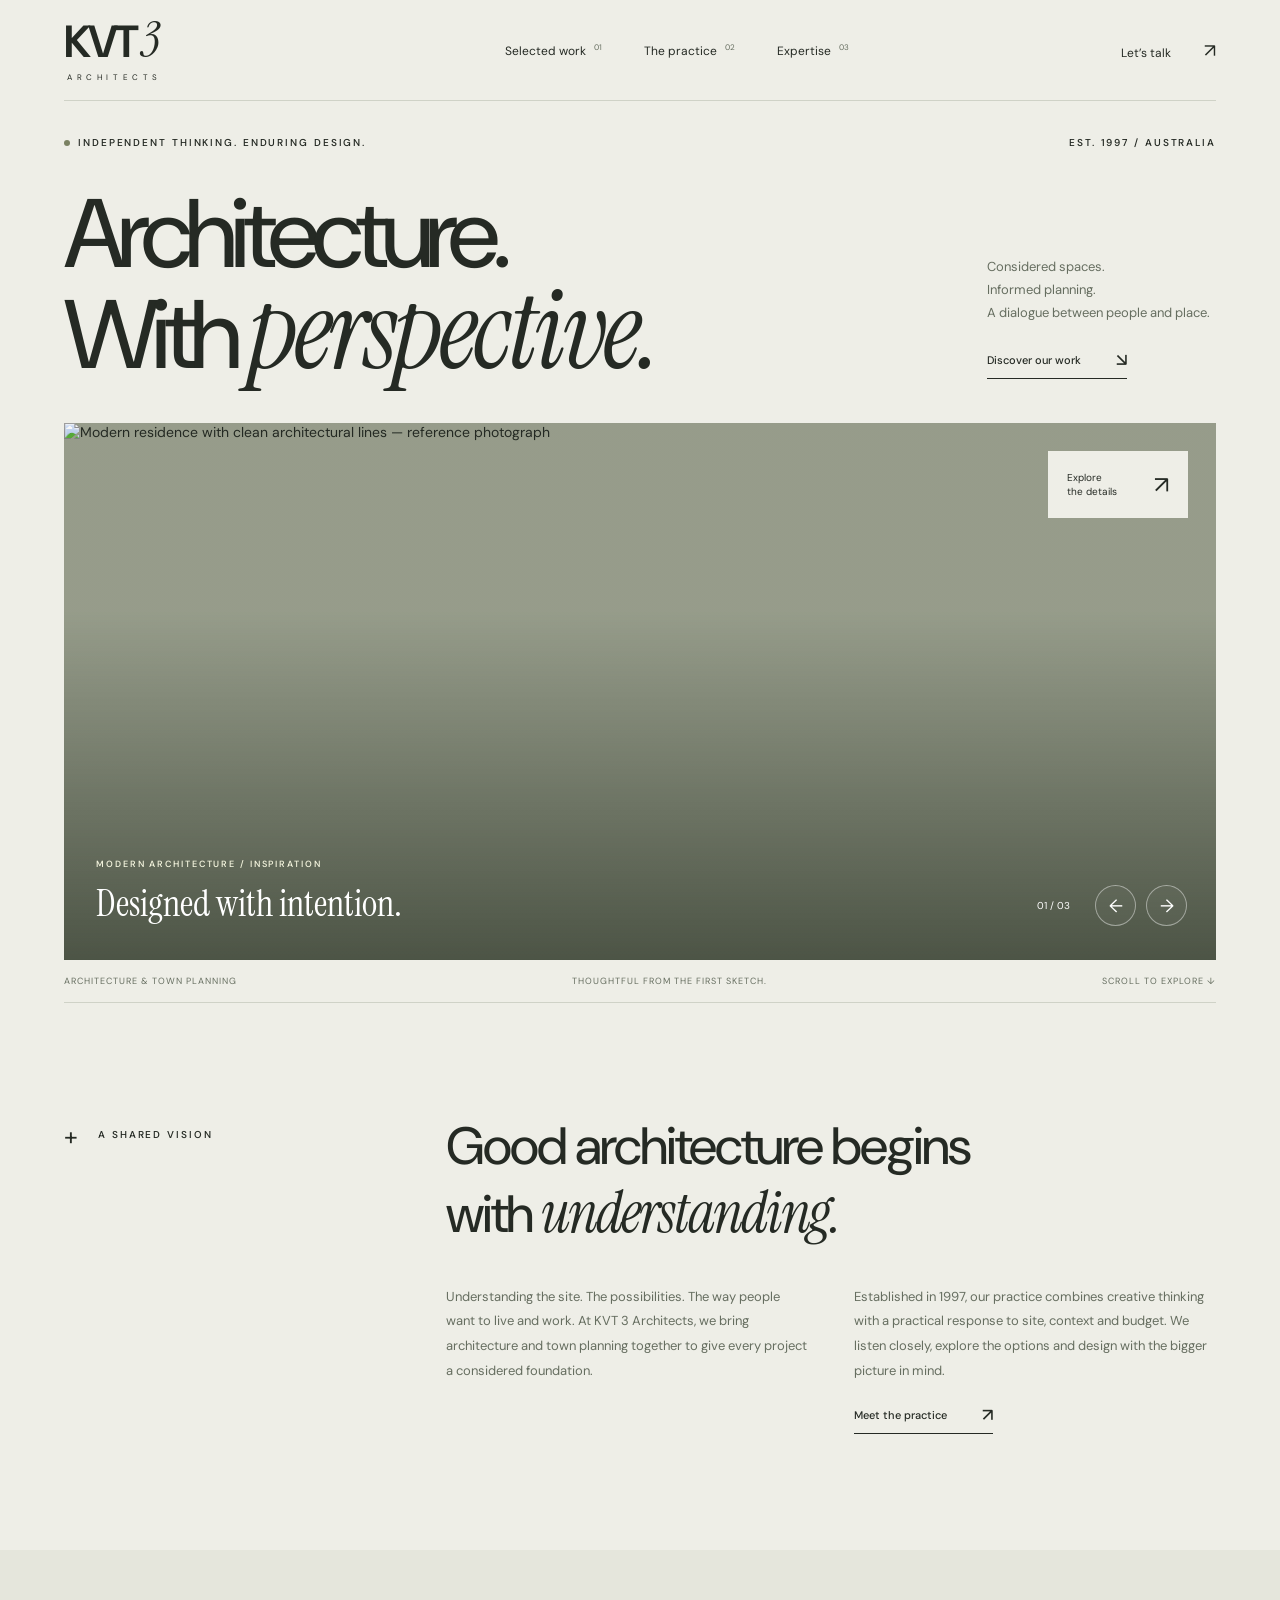
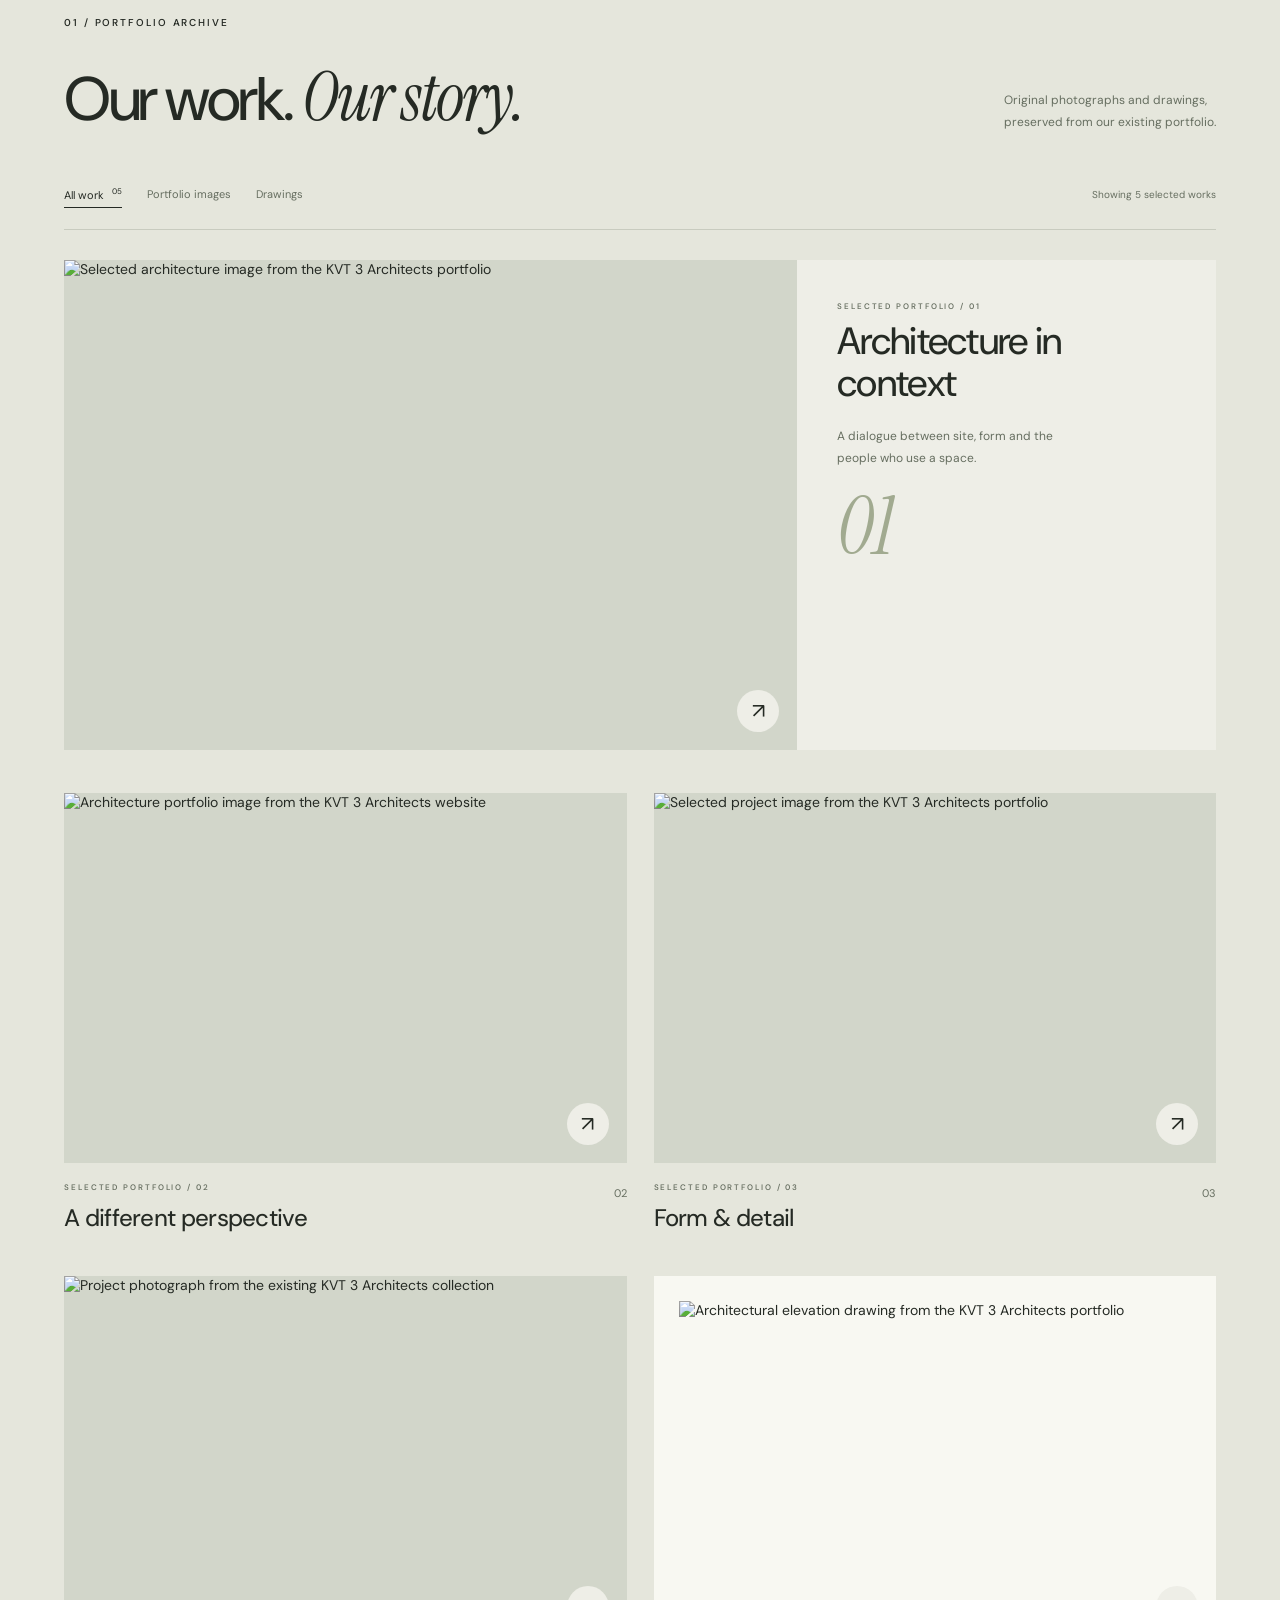
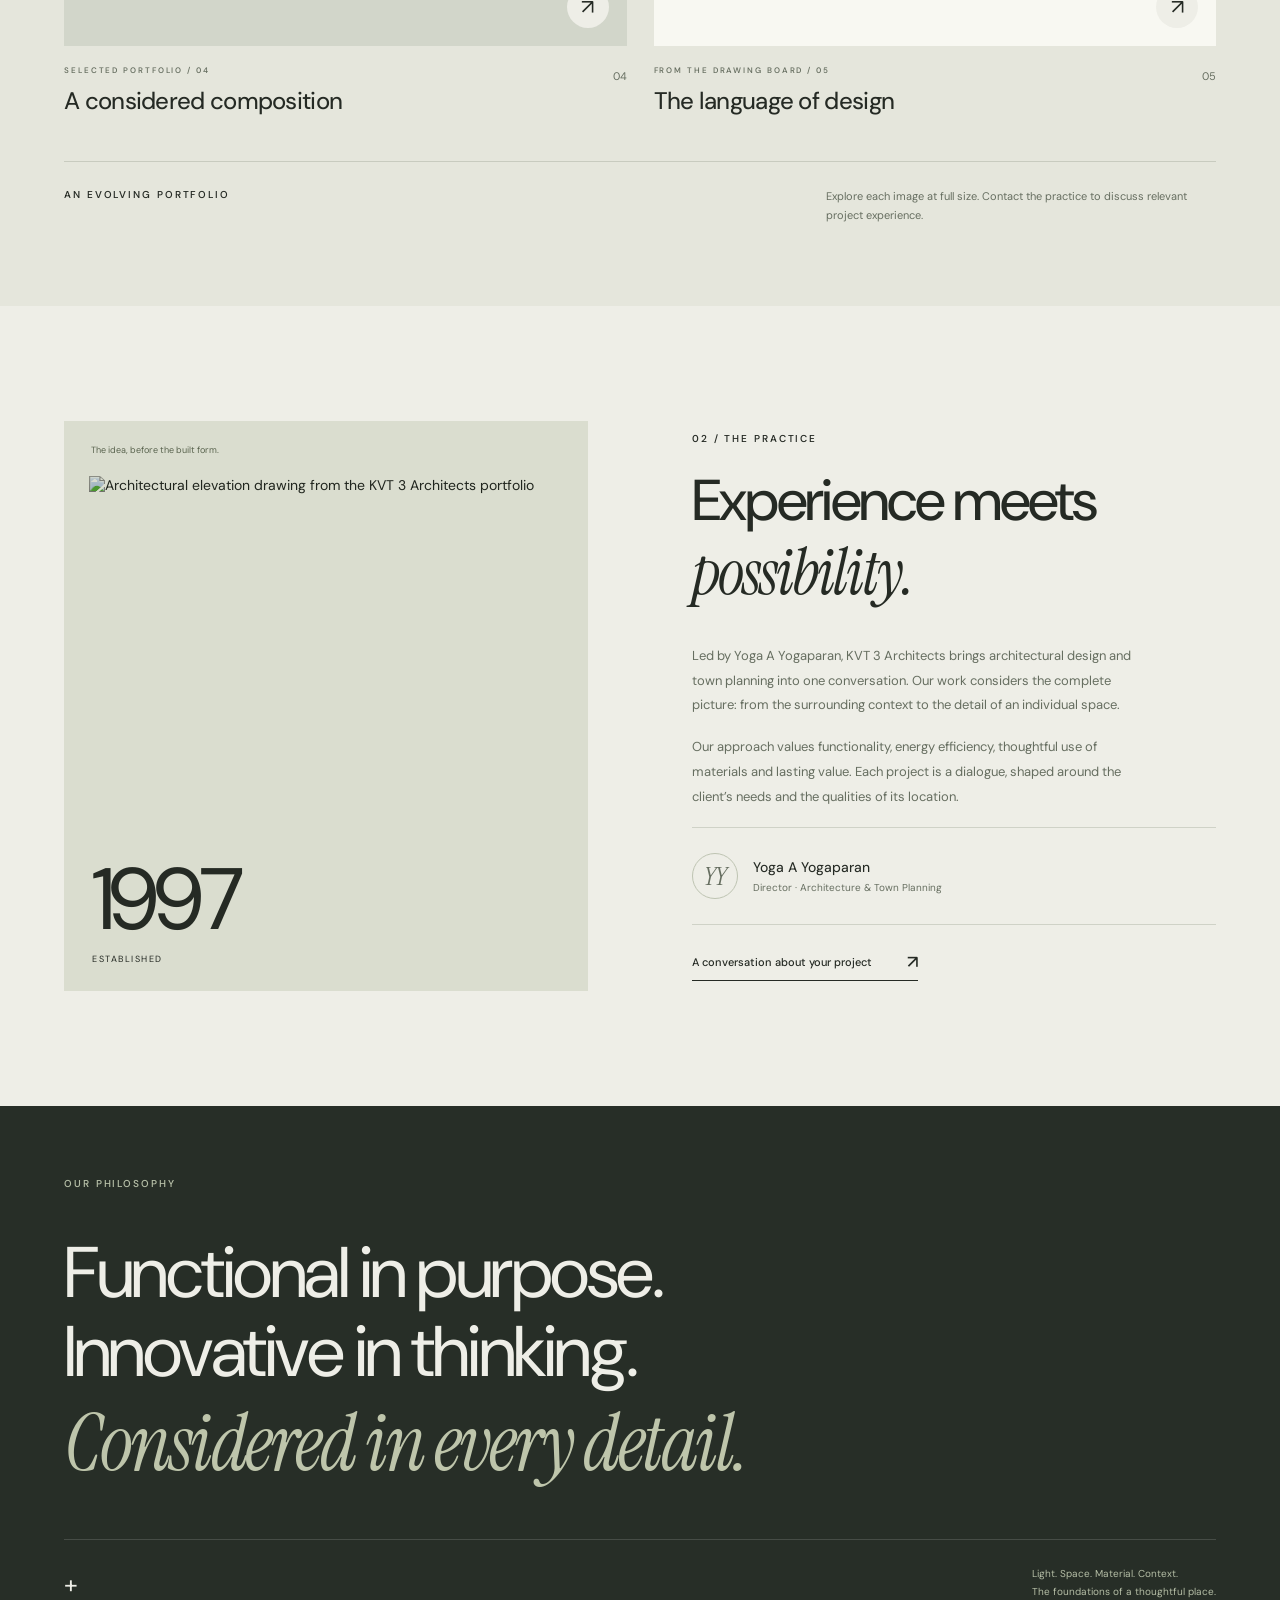
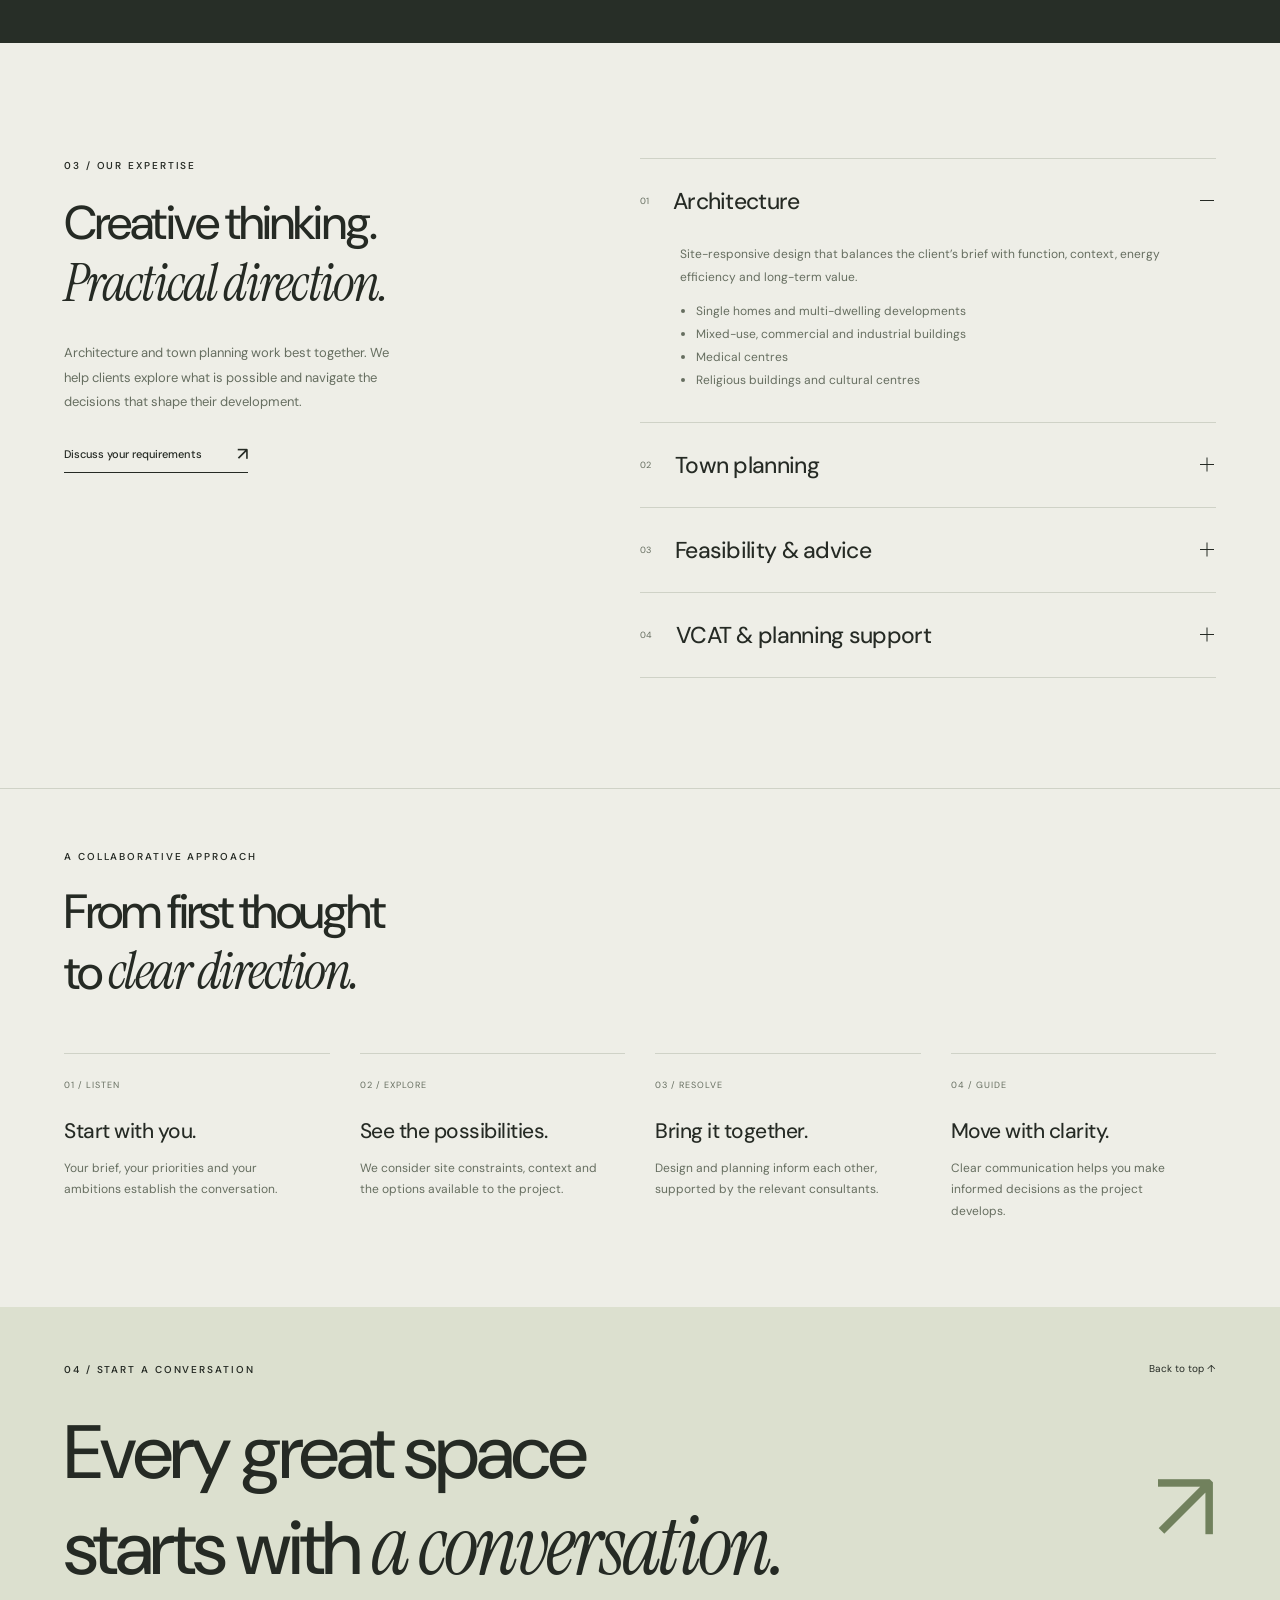
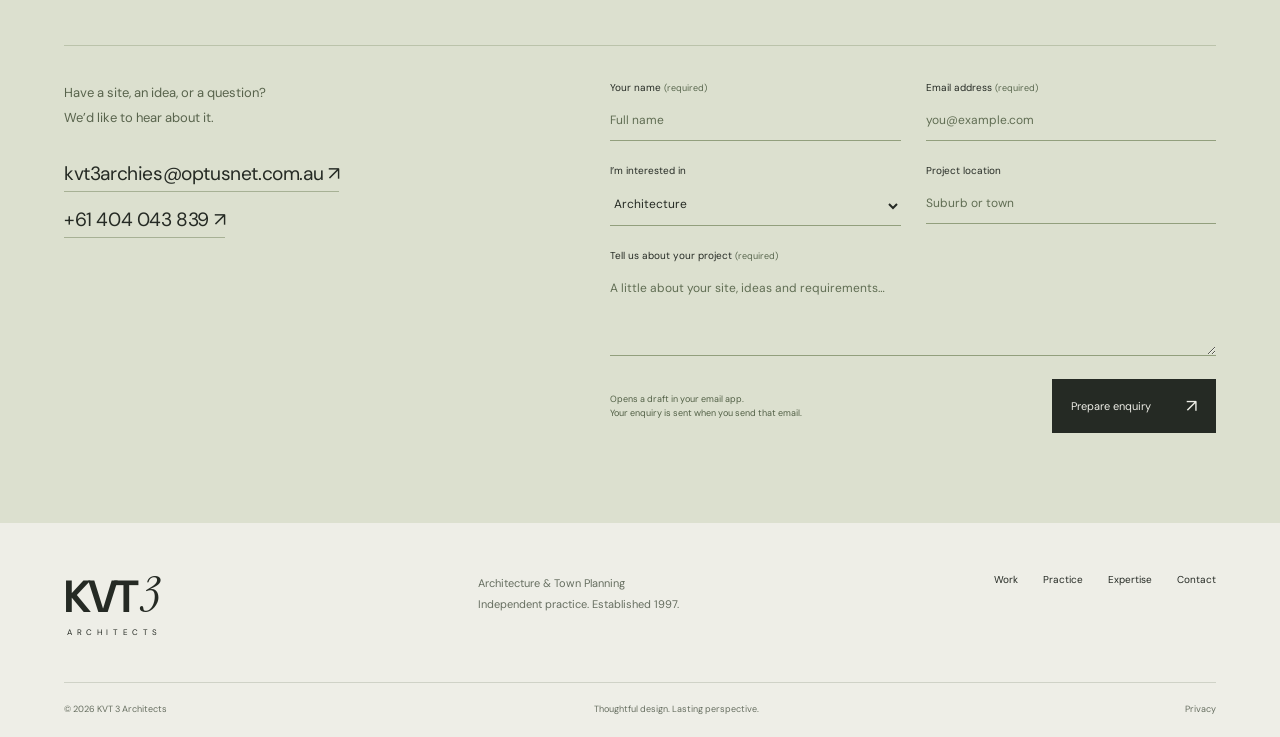
==== index.html @ 4d64a96d "Refresh hero with modern reference photography and preserve original portfolio archive" ====
<!doctype html><html lang="en-AU"><head><meta charset="utf-8"><meta name="viewport" content="width=device-width,initial-scale=1"><meta name="theme-color" content="#eeeee7"><meta name="description" content="KVT 3 Architects — architecture and town planning since 1997. Considered design and a practical understanding of place, people and development."><meta property="og:title" content="KVT 3 Architects — Architecture with perspective"><meta property="og:description" content="Architecture & town planning. Independent practice, established 1997."><meta property="og:type" content="website"><meta property="og:image" content="https://images.unsplash.com/photo-1600596542815-ffad4c1539a9?auto=format&amp;fit=crop&amp;w=2200&amp;q=85"><title>KVT 3 Architects — Architecture & Town Planning</title><link rel="icon" href="favicon.svg" type="image/svg+xml"><link rel="stylesheet" href="styles.css"><script defer src="script.js"></script></head><body>
<a class="skip" href="#main">Skip to content</a><header><a class="logo" href="#" aria-label="KVT 3 Architects home"><span>KVT<i>3</i></span><small>ARCHITECTS</small></a><nav aria-label="Main navigation" class="desktop-nav"><a href="#work">Selected work <sup>01</sup></a><a href="#practice">The practice <sup>02</sup></a><a href="#expertise">Expertise <sup>03</sup></a></nav><a class="header-contact" href="#contact">Let’s talk <span>↗</span></a><button class="menu-toggle" aria-expanded="false" aria-controls="mobile-menu">Menu <span aria-hidden="true">☰</span></button></header>
<nav id="mobile-menu" aria-label="Mobile navigation" hidden><a href="#work">Selected work <sup>01</sup></a><a href="#practice">The practice <sup>02</sup></a><a href="#expertise">Expertise <sup>03</sup></a><a href="#contact">Let’s talk ↗</a><p class="eyebrow">Architecture & town planning<br>Established 1997</p></nav>
<main id="main"><section class="hero pad"><div class="hero-top"><p class="eyebrow"><span class="dot"></span>Independent thinking. Enduring design.</p><p class="eyebrow est">Est. 1997 / Australia</p></div><div class="hero-heading"><h1>Architecture.<br>With <em>perspective.</em></h1><div class="hero-aside"><p>Considered spaces.<br>Informed planning.<br>A dialogue between people and place.</p><a class="text-link" href="#work">Discover our work <span>↘</span></a></div></div><div class="hero-stage"><img id="hero-image" src="https://images.unsplash.com/photo-1600596542815-ffad4c1539a9?auto=format&amp;fit=crop&amp;w=2200&amp;q=85" alt="Modern residence with clean architectural lines — reference photograph" fetchpriority="high"><div class="hero-shade"></div><div class="hero-caption"><p class="eyebrow">Modern architecture / Inspiration</p><p>Designed with intention.</p></div><button class="hero-open" data-inspiration="0" aria-label="Explore the modern architecture reference image"><span>Explore<br>the details</span><b aria-hidden="true">↗</b></button><div class="hero-controls"><span id="slide-count" aria-live="polite">01 / 03</span><button id="slide-prev" aria-label="Previous featured image">←</button><button id="slide-next" aria-label="Next featured image">→</button></div></div><div class="hero-footer"><span>Architecture & town planning</span><span>Thoughtful from the first sketch.</span><a href="#intro">Scroll to explore ↓</a></div></section>
<section id="intro" class="intro pad"><div class="section-label"><span aria-hidden="true">+</span><p class="eyebrow">A shared vision</p></div><div><h2>Good architecture begins<br>with <em>understanding.</em></h2><div class="intro-columns"><p>Understanding the site. The possibilities. The way people want to live and work. At KVT 3 Architects, we bring architecture and town planning together to give every project a considered foundation.</p><div><p>Established in 1997, our practice combines creative thinking with a practical response to site, context and budget. We listen closely, explore the options and design with the bigger picture in mind.</p><a class="text-link" href="#practice">Meet the practice <span>↗</span></a></div></div></div></section>
<section id="work" class="work pad"><div class="section-heading"><div><p class="eyebrow">01 / Portfolio archive</p><h2>Our work. <em>Our story.</em></h2></div><p class="section-description">Original photographs and drawings,<br>preserved from our existing portfolio.</p></div><div class="work-toolbar"><div class="filters" role="group" aria-label="Filter portfolio"><button class="active" data-filter="all" aria-pressed="true">All work <sup>05</sup></button><button data-filter="image" aria-pressed="false">Portfolio images</button><button data-filter="drawing" aria-pressed="false">Drawings</button></div><span id="work-count" aria-live="polite">Showing 5 selected works</span></div><div id="project-grid" class="project-grid"></div><div class="work-footnote"><span class="eyebrow">An evolving portfolio</span><p>Explore each image at full size. Contact the practice to discuss relevant project experience.</p></div></section>
<section id="practice" class="practice pad"><div class="practice-visual"><img src="https://kvt3archies.com/wp-content/uploads/2022/07/cad_elevation-1.png" alt="Architectural elevation drawing from the KVT 3 Architects portfolio" loading="lazy"><span class="drawing-caption">The idea, before the built form.</span><span class="practice-year">1997<small>Established</small></span></div><div class="practice-copy"><p class="eyebrow">02 / The practice</p><h2>Experience meets<br><em>possibility.</em></h2><p>Led by Yoga A Yogaparan, KVT 3 Architects brings architectural design and town planning into one conversation. Our work considers the complete picture: from the surrounding context to the detail of an individual space.</p><p>Our approach values functionality, energy efficiency, thoughtful use of materials and lasting value. Each project is a dialogue, shaped around the client’s needs and the qualities of its location.</p><div class="director"><span aria-hidden="true">YY</span><div><h3>Yoga A Yogaparan</h3><p>Director · Architecture & Town Planning</p></div></div><a class="text-link" href="#contact">A conversation about your project <span>↗</span></a></div></section>
<section class="statement pad"><p class="eyebrow">Our philosophy</p><h2>Functional in purpose.<br>Innovative in thinking.<br><em>Considered in every detail.</em></h2><div class="statement-bottom"><span aria-hidden="true">+</span><p>Light. Space. Material. Context.<br>The foundations of a thoughtful place.</p></div></section>
<section id="expertise" class="expertise pad"><div class="expertise-intro"><p class="eyebrow">03 / Our expertise</p><h2>Creative thinking.<br><em>Practical direction.</em></h2><p>Architecture and town planning work best together. We help clients explore what is possible and navigate the decisions that shape their development.</p><a class="text-link" href="#contact">Discuss your requirements <span>↗</span></a></div><div class="service-list"><details open><summary><span>01</span><h3>Architecture</h3><i aria-hidden="true"></i></summary><div class="service-body"><p>Site-responsive design that balances the client’s brief with function, context, energy efficiency and long-term value.</p><ul><li>Single homes and multi-dwelling developments</li><li>Mixed-use, commercial and industrial buildings</li><li>Medical centres</li><li>Religious buildings and cultural centres</li></ul></div></details><details><summary><span>02</span><h3>Town planning</h3><i aria-hidden="true"></i></summary><div class="service-body"><p>Planning advice and coordination informed by architectural thinking, with experience working with councils, authorities and specialist consultants.</p><ul><li>Development and subdivision proposals</li><li>Land-use planning and heritage matters</li><li>Restrictive covenants</li><li>Liquor licensing and advertising signs</li></ul></div></details><details><summary><span>03</span><h3>Feasibility & advice</h3><i aria-hidden="true"></i></summary><div class="service-body"><p>A clearer view of a property’s possibilities, with practical consideration of site constraints and development options.</p><ul><li>Land-use feasibility investigations</li><li>Pre-purchase inspections</li><li>Site and contextual considerations</li><li>Coordination with specialist consultants</li></ul></div></details><details><summary><span>04</span><h3>VCAT & planning support</h3><i aria-hidden="true"></i></summary><div class="service-body"><p>Experience with VCAT hearings, compulsory conferences and expert-witness work, alongside liaison with the relevant project professionals.</p><p>Contact the practice to discuss the support appropriate to your matter.</p></div></details></div></section>
<section class="process pad"><div class="section-heading"><div><p class="eyebrow">A collaborative approach</p><h2>From first thought<br>to <em>clear direction.</em></h2></div></div><div class="process-grid"><article><span>01 / Listen</span><h3>Start with you.</h3><p>Your brief, your priorities and your ambitions establish the conversation.</p></article><article><span>02 / Explore</span><h3>See the possibilities.</h3><p>We consider site constraints, context and the options available to the project.</p></article><article><span>03 / Resolve</span><h3>Bring it together.</h3><p>Design and planning inform each other, supported by the relevant consultants.</p></article><article><span>04 / Guide</span><h3>Move with clarity.</h3><p>Clear communication helps you make informed decisions as the project develops.</p></article></div></section>
<section id="contact" class="contact pad"><div class="contact-top"><p class="eyebrow">04 / Start a conversation</p><a href="#">Back to top ↑</a></div><div class="contact-heading"><h2>Every great space<br>starts with <em>a conversation.</em></h2><span aria-hidden="true">↗</span></div><div class="contact-bottom"><div class="contact-info"><p>Have a site, an idea, or a question?<br>We’d like to hear about it.</p><a href="mailto:kvt3archies@optusnet.com.au">kvt3archies@optusnet.com.au ↗</a><a href="tel:+61404043839">+61 404 043 839 ↗</a></div><form id="enquiry-form"><div class="form-row"><div><label for="name">Your name <span>(required)</span></label><input id="name" name="name" autocomplete="name" required maxlength="100" placeholder="Full name"></div><div><label for="email">Email address <span>(required)</span></label><input id="email" name="email" type="email" autocomplete="email" required maxlength="160" placeholder="you@example.com"></div></div><div class="form-row"><div><label for="service">I’m interested in</label><select id="service" name="service"><option>Architecture</option><option>Town planning</option><option>Feasibility & advice</option><option>VCAT & planning support</option><option>General enquiry</option></select></div><div><label for="location">Project location</label><input id="location" name="location" autocomplete="address-level2" maxlength="160" placeholder="Suburb or town"></div></div><label for="message">Tell us about your project <span>(required)</span></label><textarea id="message" name="message" required rows="3" maxlength="4000" placeholder="A little about your site, ideas and requirements…"></textarea><div class="form-submit"><p>Opens a draft in your email app.<br>Your enquiry is sent when you send that email.</p><button type="submit">Prepare enquiry <span>↗</span></button></div><p id="form-status" role="status"></p></form></div></section></main>
<footer class="pad"><div class="footer-top"><a href="#" class="logo" aria-label="KVT 3 Architects home"><span>KVT<i>3</i></span><small>ARCHITECTS</small></a><p>Architecture & Town Planning<br>Independent practice. Established 1997.</p><div><a href="#work">Work</a><a href="#practice">Practice</a><a href="#expertise">Expertise</a><a href="#contact">Contact</a></div></div><div class="footer-bottom"><span>© <span id="year">2026</span> KVT 3 Architects</span><span>Thoughtful design. Lasting perspective.</span><button id="privacy-open">Privacy</button></div></footer>
<dialog id="project-dialog" aria-labelledby="project-title"><button class="dialog-close" aria-label="Close project">Close <span>×</span></button><div class="dialog-image"><img id="project-image" alt=""></div><div class="dialog-info"><div><p class="eyebrow" id="project-type"></p><h2 id="project-title"></h2><p id="project-description"></p></div><a class="text-link" id="project-enquire" href="#contact">Discuss a similar project <span>↗</span></a></div><div class="dialog-nav"><button id="project-prev">← Previous</button><span id="project-position"></span><button id="project-next">Next →</button></div></dialog>
<dialog id="privacy-dialog" aria-labelledby="privacy-title"><button class="dialog-close" aria-label="Close privacy information">Close <span>×</span></button><p class="eyebrow">Your information</p><h2 id="privacy-title">Privacy</h2><p>The enquiry form prepares a draft in your own email application. It does not submit or store form contents on this website. Your email provider handles the message when you choose to send it.</p><p>Portfolio images load from the existing KVT 3 Architects website. Modern reference photography loads from Unsplash. Fonts load from Google Fonts. Your browser connects to those providers when displaying these resources. This site does not use analytics or advertising cookies.</p><p>For questions about information shared with the practice, email <a href="mailto:kvt3archies@optusnet.com.au">kvt3archies@optusnet.com.au</a>.</p></dialog><noscript><p class="noscript">Enable JavaScript to explore the portfolio viewer. You can still read our services and contact us by phone or email.</p></noscript>
</body></html>
---- styles.css ----
@import url('https://fonts.googleapis.com/css2?family=DM+Sans:wght@400;450;500;550;600;650;700&family=Instrument+Serif:ital@0;1&display=swap');
:root{--paper:#eeeee7;--ink:#252a24;--muted:#666e60;--line:#cfd2c7;--olive:#7b8263;--serif:'Instrument Serif',Georgia,serif;--sans:'DM Sans',Arial,sans-serif}*{box-sizing:border-box}html{scroll-behavior:smooth;scroll-padding-top:50px}body{margin:0;background:var(--paper);color:var(--ink);font:14px var(--sans);-webkit-font-smoothing:antialiased}::selection{background:#c1c8a9}a{color:inherit;text-decoration:none}button,input,select,textarea{font:inherit}button{cursor:pointer;color:inherit;border:0}a,button,summary{touch-action:manipulation}button:focus-visible,a:focus-visible,summary:focus-visible{outline:2px solid var(--olive);outline-offset:6px}img{display:block;width:100%;height:100%;object-fit:cover}h1,h2,h3,p{margin:0}h1,h2,h3{font-weight:450}em{font:italic 1.1em var(--serif)}.pad{padding-left:5%;padding-right:5%}.eyebrow{font-size:10px;text-transform:uppercase;letter-spacing:1.9px;line-height:1.6;font-weight:550}.skip{position:fixed;top:-80px;left:20px;padding:15px;background:var(--ink);color:white;z-index:100}.skip:focus{top:15px}header{height:101px;display:flex;align-items:center;justify-content:space-between;margin:0 5%;border-bottom:1px solid var(--line);position:relative;z-index:30;background:var(--paper)}.logo{display:flex;flex-direction:column;width:max-content}.logo>span{font-size:45px;font-weight:650;letter-spacing:-3.5px;line-height:.9}.logo i{font:italic 51px var(--serif);margin-left:5px;line-height:.9}.logo small{font-size:8px;letter-spacing:4.6px;margin-top:8px;padding-left:3px}.desktop-nav{display:flex;gap:42px;margin-left:70px}.desktop-nav a{font-size:12px;position:relative;padding:13px 0}.desktop-nav a:after,.header-contact:after{content:'';height:1px;background:currentColor;position:absolute;bottom:7px;left:0;right:100%;transition:right .25s}.desktop-nav a:hover:after,.header-contact:hover:after{right:0}.desktop-nav sup{font-size:8px;margin-left:5px;color:var(--muted)}.header-contact{font-size:12px;position:relative;padding:12px 0}.header-contact span{margin-left:30px;font-size:19px}.menu-toggle{display:none}.hero{padding-top:34px}.hero-top{display:flex;justify-content:space-between}.dot{width:6px;height:6px;display:inline-block;background:var(--olive);border-radius:50%;margin-right:8px;vertical-align:middle}.hero-heading{display:flex;justify-content:space-between;align-items:flex-end;margin-top:37px;margin-bottom:39px}.hero h1{font-size:clamp(66px,7.6vw,134px);line-height:.94;letter-spacing:-6.7px}.hero h1 em{font-size:1.13em;letter-spacing:-4px;line-height:.95}.hero-aside{width:229px;padding-bottom:5px}.hero-aside p{font-size:13px;line-height:1.8;color:var(--muted);margin-bottom:25px}.text-link{display:inline-flex;align-items:center;gap:35px;justify-content:space-between;font-size:11px;border-bottom:1px solid var(--ink);padding-bottom:9px;font-weight:500;transition:gap .25s}.text-link:hover{gap:45px}.text-link span{font-size:18px;line-height:1}.hero-stage{height:clamp(420px,42vw,690px);position:relative;background:#9ba18f;overflow:hidden}.hero-stage>img{object-position:center 55%;animation:hero-enter 1.5s ease-out both}.hero-shade{position:absolute;inset:0;background:linear-gradient(180deg,#10190d08 35%,#10190d90);pointer-events:none}.hero-caption{position:absolute;left:32px;bottom:33px;color:white}.hero-caption .eyebrow{font-size:9px;color:#f3f4dd}.hero-caption>p:last-child{font:37px var(--serif);margin-top:8px}.hero-open{background:var(--paper);position:absolute;right:28px;top:28px;display:flex;align-items:center;gap:37px;text-align:left;padding:17px 19px;font-size:10px;line-height:1.4}.hero-open b{font-size:24px;font-weight:400}.hero-open:hover{background:#dce1cf}.hero-controls{position:absolute;bottom:34px;right:29px;display:flex;align-items:center;gap:10px;color:white}.hero-controls>span{font-size:10px;margin-right:15px;font-variant-numeric:tabular-nums}.hero-controls button{border:1px solid #ffffff70;background:#ffffff08;color:white;width:41px;height:41px;border-radius:50%;font-size:18px;transition:background .2s}.hero-controls button:hover{background:#ffffff40}.hero-footer{display:flex;justify-content:space-between;padding:15px 0;border-bottom:1px solid var(--line);font-size:9px;text-transform:uppercase;letter-spacing:1px;color:var(--muted)}.intro{padding-top:115px;padding-bottom:116px;display:grid;grid-template-columns:1fr 2.25fr;gap:40px}.section-label{display:flex;gap:20px;align-items:flex-start;padding-top:9px}.section-label>span{font-size:25px;line-height:.8}.intro h2{font-size:clamp(36px,4.1vw,68px);line-height:1.07;letter-spacing:-2px}.intro-columns{display:grid;grid-template-columns:1fr 1fr;gap:45px;margin-top:35px;max-width:800px}.intro-columns p{font-size:13px;line-height:1.9;color:var(--muted)}.intro-columns .text-link{margin-top:23px}.work{padding-top:65px;padding-bottom:80px;background:#e5e6dc}.section-heading{display:flex;justify-content:space-between;align-items:flex-end}.section-heading h2{font-size:clamp(42px,4.8vw,76px);letter-spacing:-2.5px;line-height:1.04;margin-top:22px}.section-description{font-size:12px;line-height:1.8;color:var(--muted);padding-bottom:8px}.work-toolbar{display:flex;justify-content:space-between;align-items:center;border-bottom:1px solid #c8cbbf;margin-top:39px;padding-bottom:21px}.filters{display:flex;gap:25px}.filters button{background:none;color:var(--muted);font-size:11px;padding:6px 0;position:relative}.filters button:after{content:'';position:absolute;bottom:0;left:0;right:100%;height:1px;background:var(--ink);transition:right .2s}.filters button.active{color:var(--ink)}.filters button.active:after,.filters button:hover:after{right:0}.filters sup{font-size:8px;margin-left:5px}#work-count{font-size:10px;color:var(--muted)}.project-grid{display:grid;grid-template-columns:1fr 1fr;gap:43px 27px;padding-top:30px}.project-card{padding:0;background:none;text-align:left;width:100%;min-width:0}.project-card:first-child{grid-column:1/-1;display:grid;grid-template-columns:1.75fr 1fr;background:var(--paper)}.project-photo{height:370px;position:relative;overflow:hidden;background:#d2d6ca}.project-photo img{transition:transform .8s cubic-bezier(.2,.6,.3,1)}.project-card:hover img{transform:scale(1.035)}.project-card:first-child .project-photo{height:490px}.project-card[data-kind=drawing] .project-photo{background:#f8f8f2}.project-card[data-kind=drawing] img{object-fit:contain;padding:25px}.project-arrow{position:absolute;right:18px;bottom:18px;width:42px;height:42px;background:var(--paper);display:grid;place-items:center;border-radius:50%;font-size:21px;transition:transform .3s}.project-card:hover .project-arrow{transform:rotate(45deg)}.project-caption{padding-top:18px;display:flex;justify-content:space-between;gap:15px}.project-card:first-child .project-caption{padding:40px;flex-direction:column;justify-content:space-between}.project-caption h3{font-size:24px;letter-spacing:-.7px;margin-top:8px}.project-caption .eyebrow{font-size:8px;color:var(--muted)}.project-number{font-size:11px;color:var(--muted);padding-top:5px}.project-card:first-child h3{font-size:38px;line-height:1.1;max-width:230px}.project-card:first-child .project-number{font:italic 80px var(--serif);line-height:.9;color:#a1aa90}.project-snippet{font-size:12px;line-height:1.8;color:var(--muted);margin-top:22px;max-width:240px}.project-card:not(:first-child) .project-snippet{display:none}.work-footnote{border-top:1px solid #c8cbbf;display:flex;justify-content:space-between;gap:25px;padding-top:25px;margin-top:45px}.work-footnote p{font-size:11px;max-width:390px;color:var(--muted);line-height:1.8}.practice{display:grid;grid-template-columns:1fr 1fr;gap:9%;padding-top:115px;padding-bottom:115px;align-items:center}.practice-visual{height:570px;position:relative;background:#daddcf;padding:55px 25px 130px}.practice-visual>img{object-fit:contain;mix-blend-mode:multiply}.drawing-caption{position:absolute;left:27px;top:23px;font-size:9px;color:#59634e}.practice-year{position:absolute;bottom:27px;left:28px;font-size:87px;line-height:1;letter-spacing:-5px}.practice-year small{font-size:9px;letter-spacing:1.5px;text-transform:uppercase;display:block;margin-top:12px}.practice-copy h2{font-size:clamp(40px,4.5vw,70px);letter-spacing:-2px;line-height:1.04;margin:24px 0 30px}.practice-copy>p:not(.eyebrow){font-size:13px;line-height:1.9;color:var(--muted);max-width:450px;margin-top:17px}.director{display:flex;gap:15px;align-items:center;padding:25px 0;margin:18px 0;border-top:1px solid var(--line);border-bottom:1px solid var(--line)}.director>span{width:46px;height:46px;border:1px solid #bec4b2;border-radius:50%;display:grid;place-items:center;font:italic 24px var(--serif);color:var(--muted)}.director h3{font-size:14px;margin-bottom:5px}.director p{font-size:10px;color:var(--muted)}.practice-copy .text-link{margin-top:10px}.statement{padding-top:70px;padding-bottom:42px;background:#272e27;color:var(--paper)}.statement>.eyebrow{color:#b5bea6}.statement h2{font-size:clamp(38px,5.6vw,90px);letter-spacing:-2.5px;line-height:1.1;margin:42px 0 45px;font-weight:400}.statement em{color:#bec5ab}.statement-bottom{display:flex;justify-content:space-between;align-items:flex-end;border-top:1px solid #ffffff25;padding-top:25px}.statement-bottom>span{font-size:25px}.statement-bottom p{font-size:10px;line-height:1.8;color:#b5bea6}.expertise{display:grid;grid-template-columns:1fr 1.25fr;gap:10%;padding-top:115px;padding-bottom:110px}.expertise h2{font-size:clamp(36px,3.7vw,60px);letter-spacing:-1.9px;line-height:1.08;margin:24px 0}.expertise-intro>p:not(.eyebrow){font-size:13px;line-height:1.9;color:var(--muted);max-width:330px}.expertise-intro .text-link{margin-top:30px}.service-list{border-top:1px solid var(--line)}details{border-bottom:1px solid var(--line)}summary{list-style:none;display:flex;align-items:center;cursor:pointer;padding:27px 0;gap:24px}summary::-webkit-details-marker{display:none}summary>span{font-size:9px;color:var(--muted)}summary h3{font-size:23px;letter-spacing:-.7px;flex:1}summary i{width:14px;height:14px;position:relative;margin-right:2px}summary i:after,summary i:before{content:'';height:1px;position:absolute;left:0;right:0;top:6px;background:var(--ink)}summary i:after{transform:rotate(90deg);transition:transform .2s}details[open] summary i:after{transform:rotate(0)}.service-body{margin:0 25px 30px 40px;font-size:12px;line-height:1.9;color:var(--muted)}.service-body ul{padding-left:16px;margin-bottom:0}.service-body p+p{margin-top:15px}.process{padding-top:60px;padding-bottom:85px;border-top:1px solid var(--line)}.process .section-heading h2{font-size:48px}.process-grid{display:grid;grid-template-columns:repeat(4,1fr);gap:30px;margin-top:48px}.process-grid article{border-top:1px solid var(--line);padding-top:20px}.process-grid article>span{font-size:9px;text-transform:uppercase;letter-spacing:1px;color:var(--muted)}.process-grid h3{font-size:21px;letter-spacing:-.5px;margin:25px 0 13px}.process-grid p{font-size:12px;line-height:1.8;color:var(--muted);max-width:245px}.contact{background:#dce0cf;padding-top:55px;padding-bottom:75px}.contact-top{display:flex;justify-content:space-between}.contact-top>a{font-size:10px}.contact-heading{display:flex;justify-content:space-between;align-items:center;margin:36px 0 45px}.contact h2{font-size:clamp(40px,5.9vw,93px);letter-spacing:-3px;line-height:1.03}.contact-heading>span{font-size:100px;font-weight:400;color:#71815d;line-height:1}.contact-bottom{border-top:1px solid #bbc3ab;padding-top:35px;display:grid;grid-template-columns:1fr 1.3fr;gap:80px}.contact-info p{font-size:13px;line-height:1.9;margin-bottom:30px;color:#58634c}.contact-info>a{display:block;font-size:clamp(13px,1.5vw,22px);letter-spacing:-.4px;margin-top:15px;width:max-content;border-bottom:1px solid #a7b195;padding-bottom:5px;max-width:100%;overflow-wrap:anywhere}.form-row{display:grid;grid-template-columns:1fr 1fr;gap:25px}label{font-size:10px;display:block;margin-bottom:9px}label span{color:#59674e;font-size:9px}input,textarea,select{display:block;width:100%;background:transparent;color:var(--ink);border:0;border-bottom:1px solid #929f7d;border-radius:0;padding:9px 0 12px;outline:none;font-size:12px;margin-bottom:23px}input:focus,textarea:focus,select:focus{border-color:var(--ink);box-shadow:0 1px 0 var(--ink)}textarea{resize:vertical;min-height:85px}input::placeholder,textarea::placeholder{color:#606d53}.form-submit{display:flex;justify-content:space-between;gap:15px;align-items:center}.form-submit p{font-size:9px;line-height:1.6;color:#526046}.form-submit button{background:var(--ink);color:var(--paper);padding:15px 19px;font-size:11px;display:flex;gap:35px;align-items:center}.form-submit button:hover{background:#424d37}.form-submit button span{font-size:18px}#form-status{font-size:11px;line-height:1.7;margin-top:15px}footer{padding-top:50px;padding-bottom:22px}.footer-top{display:flex;justify-content:space-between;align-items:flex-start;padding-bottom:45px}.footer-top>p{font-size:11px;line-height:1.9;color:var(--muted)}.footer-top>div{display:flex;gap:25px;font-size:10px}.footer-top>div a:hover{text-decoration:underline}.footer-bottom{border-top:1px solid var(--line);padding-top:20px;display:flex;justify-content:space-between;color:var(--muted);font-size:9px}.footer-bottom button{background:none;padding:0;font-size:9px}.footer-bottom button:hover{text-decoration:underline}dialog{border:0;padding:0;background:var(--paper);color:var(--ink);max-height:93dvh;overscroll-behavior:contain}dialog::backdrop{background:#182015d9;backdrop-filter:blur(8px)}#project-dialog{width:min(1100px,94vw);max-width:none}.dialog-close{position:absolute;top:15px;right:15px;z-index:2;display:flex;align-items:center;gap:20px;padding:10px 14px;background:var(--paper);font-size:10px}.dialog-close span{font-size:24px;line-height:1}.dialog-image{height:min(60vh,620px);background:#d9dccf}.dialog-image img{object-fit:contain}.dialog-info{padding:28px 35px;display:flex;justify-content:space-between;gap:35px;align-items:flex-end}.dialog-info h2{font-size:36px;letter-spacing:-1px;margin:9px 0 13px}.dialog-info p:not(.eyebrow){font-size:12px;color:var(--muted);line-height:1.8;max-width:580px}.dialog-info .text-link{flex-shrink:0}.dialog-nav{display:flex;justify-content:space-between;align-items:center;margin:0 35px;border-top:1px solid var(--line);padding:18px 0;font-size:10px}.dialog-nav button{background:none;padding:8px 0;font-size:11px}.dialog-nav button:hover{text-decoration:underline}#privacy-dialog{width:min(580px,92vw);padding:65px 35px 35px}#privacy-dialog h2{font-size:40px;margin:15px 0 25px}#privacy-dialog p:not(.eyebrow){font-size:13px;line-height:1.8;margin-top:15px;color:var(--muted)}#privacy-dialog a{text-decoration:underline}#mobile-menu{position:fixed;inset:85px 0 0;background:var(--paper);z-index:25;padding:35px 6%;overflow-y:auto}#mobile-menu>a{display:flex;justify-content:space-between;font-size:34px;border-bottom:1px solid var(--line);padding:20px 0;letter-spacing:-1px}#mobile-menu sup{font-size:12px;letter-spacing:0}#mobile-menu .eyebrow{margin-top:45px}body.menu-open,body.dialog-open{overflow:hidden}[hidden]{display:none!important}.noscript{padding:30px 5%;background:#dce0cf;font-size:13px}@keyframes hero-enter{from{transform:scale(1.04)}to{transform:scale(1)}}
@media(min-width:1700px){.pad{padding-left:max(5%,calc((100vw - 1550px)/2));padding-right:max(5%,calc((100vw - 1550px)/2))}header{max-width:1550px;margin:auto}}@media(max-width:1050px){.desktop-nav{gap:25px;margin-left:0}.hero h1{letter-spacing:-4px}.hero-aside{width:195px}.practice{gap:6%}.practice-visual{height:500px}.project-card:first-child .project-caption{padding:28px}.project-card:first-child .project-photo{height:420px}.project-photo{height:310px}.intro{grid-template-columns:1fr 2.5fr;gap:20px}.intro-columns{gap:25px}.expertise{gap:6%;grid-template-columns:1fr 1.2fr}summary{gap:15px}summary h3{font-size:20px}.contact-bottom{gap:45px}.contact-heading>span{font-size:70px}.footer-top>div{gap:15px}}
@media(max-width:760px){html{scroll-padding-top:30px}.pad{padding-left:6%;padding-right:6%}header{height:85px;margin:0 6%}.logo>span{font-size:36px}.logo i{font-size:41px}.logo small{font-size:6px;letter-spacing:3.8px}.desktop-nav,.header-contact{display:none}.menu-toggle{display:flex;align-items:center;gap:18px;background:none;padding:12px 0;font-size:11px}.menu-toggle span{font-size:20px}.hero{padding-top:24px}.est{display:none}.eyebrow{font-size:9px;letter-spacing:1.4px}.hero-heading{display:block;margin-top:32px;margin-bottom:26px}.hero h1{font-size:clamp(57px,12.5vw,95px);letter-spacing:-3.5px;line-height:.98}.hero h1 em{letter-spacing:-2px}.hero-aside{display:flex;justify-content:space-between;align-items:flex-end;width:auto;margin-top:25px;gap:20px}.hero-aside p{font-size:11px;margin:0;line-height:1.6}.hero-aside .text-link{gap:15px;font-size:10px;padding-bottom:6px}.hero-stage{height:480px}.hero-caption{left:20px;bottom:75px}.hero-caption>p:last-child{font-size:32px}.hero-open{right:15px;top:15px;padding:12px 14px;gap:25px;font-size:9px}.hero-controls{bottom:20px;right:17px}.hero-controls button{width:36px;height:36px;font-size:15px}.hero-controls>span{margin-right:4px}.hero-footer{font-size:8px;letter-spacing:.5px;gap:20px;padding:14px 0}.hero-footer>span:nth-child(2){display:none}.intro{display:block;padding-top:65px;padding-bottom:65px}.section-label{gap:15px;margin-bottom:30px}.intro h2{font-size:39px;letter-spacing:-1.5px}.intro-columns{grid-template-columns:1fr;gap:20px;margin-top:25px}.intro-columns p{font-size:12px}.intro-columns .text-link{margin-top:20px}.work{padding-top:45px;padding-bottom:45px}.section-heading{display:block}.section-heading h2{font-size:46px;margin-top:17px;letter-spacing:-2px}.section-description{margin-top:23px;font-size:11px}.section-description br{display:none}.work-toolbar{margin-top:25px;display:block;padding-bottom:16px}.filters{gap:20px}.filters button{font-size:10px}#work-count{display:block;margin-top:17px;font-size:9px}.project-grid{grid-template-columns:1fr;gap:28px;padding-top:22px}.project-card:first-child{display:block}.project-card:first-child .project-photo{height:360px}.project-photo{height:330px}.project-card:first-child .project-caption{padding:22px;flex-direction:row;gap:20px}.project-card:first-child h3{font-size:28px}.project-card:first-child .project-number{font-size:55px}.project-caption h3{font-size:23px}.project-snippet{font-size:11px;line-height:1.7;margin-top:14px}.work-footnote{display:block;margin-top:30px}.work-footnote p{margin-top:12px}.practice{display:flex;flex-direction:column;padding-top:65px;padding-bottom:65px;gap:38px}.practice-visual{height:420px;width:100%;padding-bottom:125px}.practice-year{font-size:75px}.practice-copy{width:100%}.practice-copy h2{font-size:45px}.practice-copy>p:not(.eyebrow){font-size:12px;max-width:none}.statement{padding-top:45px;padding-bottom:30px}.statement h2{font-size:clamp(34px,7.4vw,55px);letter-spacing:-1px;line-height:1.15;margin:30px 0 35px}.statement-bottom p{font-size:9px}.expertise{display:block;padding-top:65px;padding-bottom:60px}.expertise h2{font-size:43px}.expertise-intro>p:not(.eyebrow){font-size:12px;max-width:100%}.service-list{margin-top:40px}summary{padding:23px 0}summary h3{font-size:22px}.service-body{font-size:12px;margin-left:30px}.process{padding-top:40px;padding-bottom:50px}.process .section-heading h2{font-size:38px}.process-grid{grid-template-columns:1fr 1fr;gap:28px 20px;margin-top:35px}.process-grid h3{font-size:19px;margin-top:20px}.process-grid p{font-size:11px}.contact{padding-top:35px;padding-bottom:45px}.contact-heading{margin:30px 0}.contact h2{font-size:clamp(36px,8.5vw,60px);letter-spacing:-1.7px}.contact-heading>span{display:none}.contact-bottom{display:block;padding-top:25px}.contact-info p{font-size:12px;margin-bottom:20px}.contact-info>a{font-size:18px}.contact form{margin-top:40px}.form-row{gap:20px}input,textarea,select{font-size:16px}label{font-size:10px}.form-submit{align-items:flex-start}.form-submit p{font-size:8px}.form-submit button{padding:13px;gap:18px;font-size:10px}footer{padding-top:35px}.footer-top{flex-wrap:wrap;gap:28px;padding-bottom:30px}.footer-top>p{font-size:9px}.footer-top>div{width:100%;justify-content:space-between}.footer-bottom{flex-wrap:wrap;gap:17px;font-size:8px}.footer-bottom>span:nth-child(2){display:none}.dialog-image{height:49vh}.dialog-info{display:block;padding:22px}.dialog-info h2{font-size:30px}.dialog-info .text-link{margin-top:25px}.dialog-nav{margin:0 22px}#privacy-dialog{padding:65px 25px 25px}}@media(prefers-reduced-motion:reduce){html{scroll-behavior:auto}*,*:before,*:after{animation:none!important;transition:none!important}}
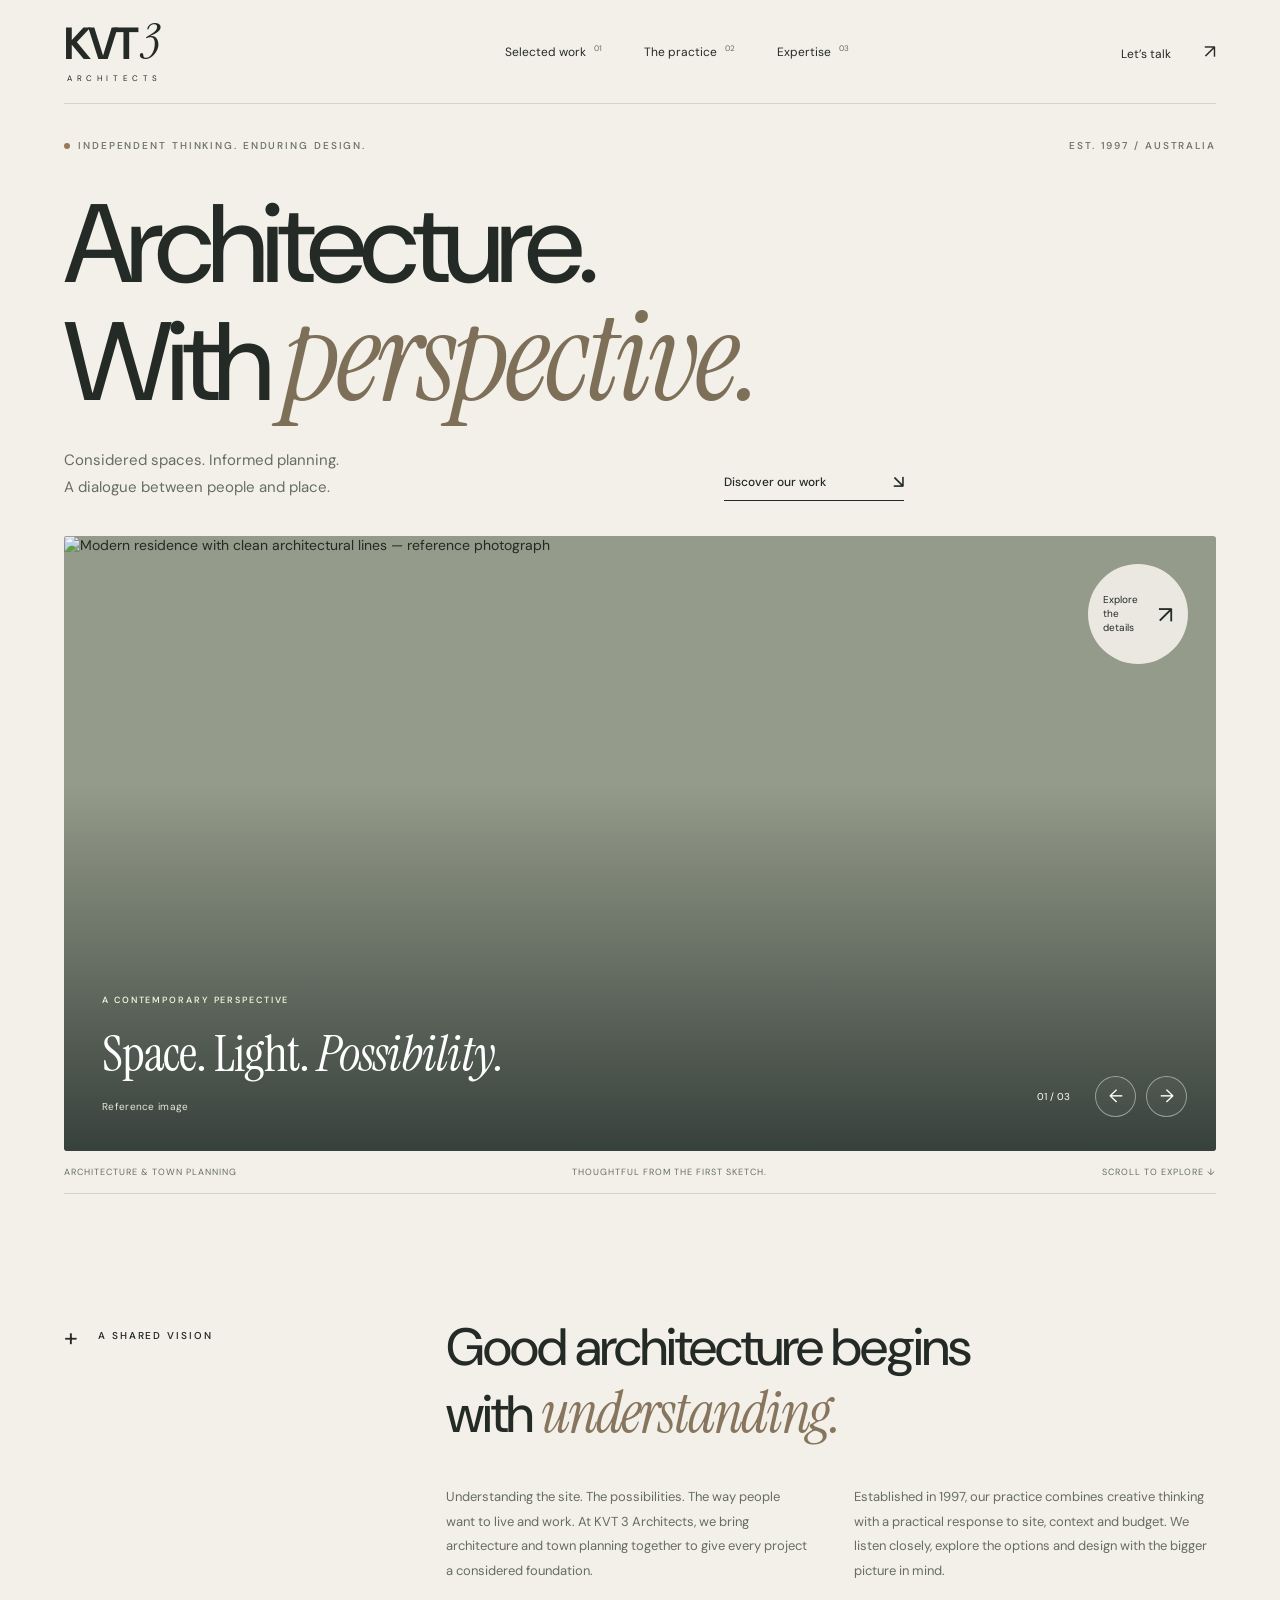
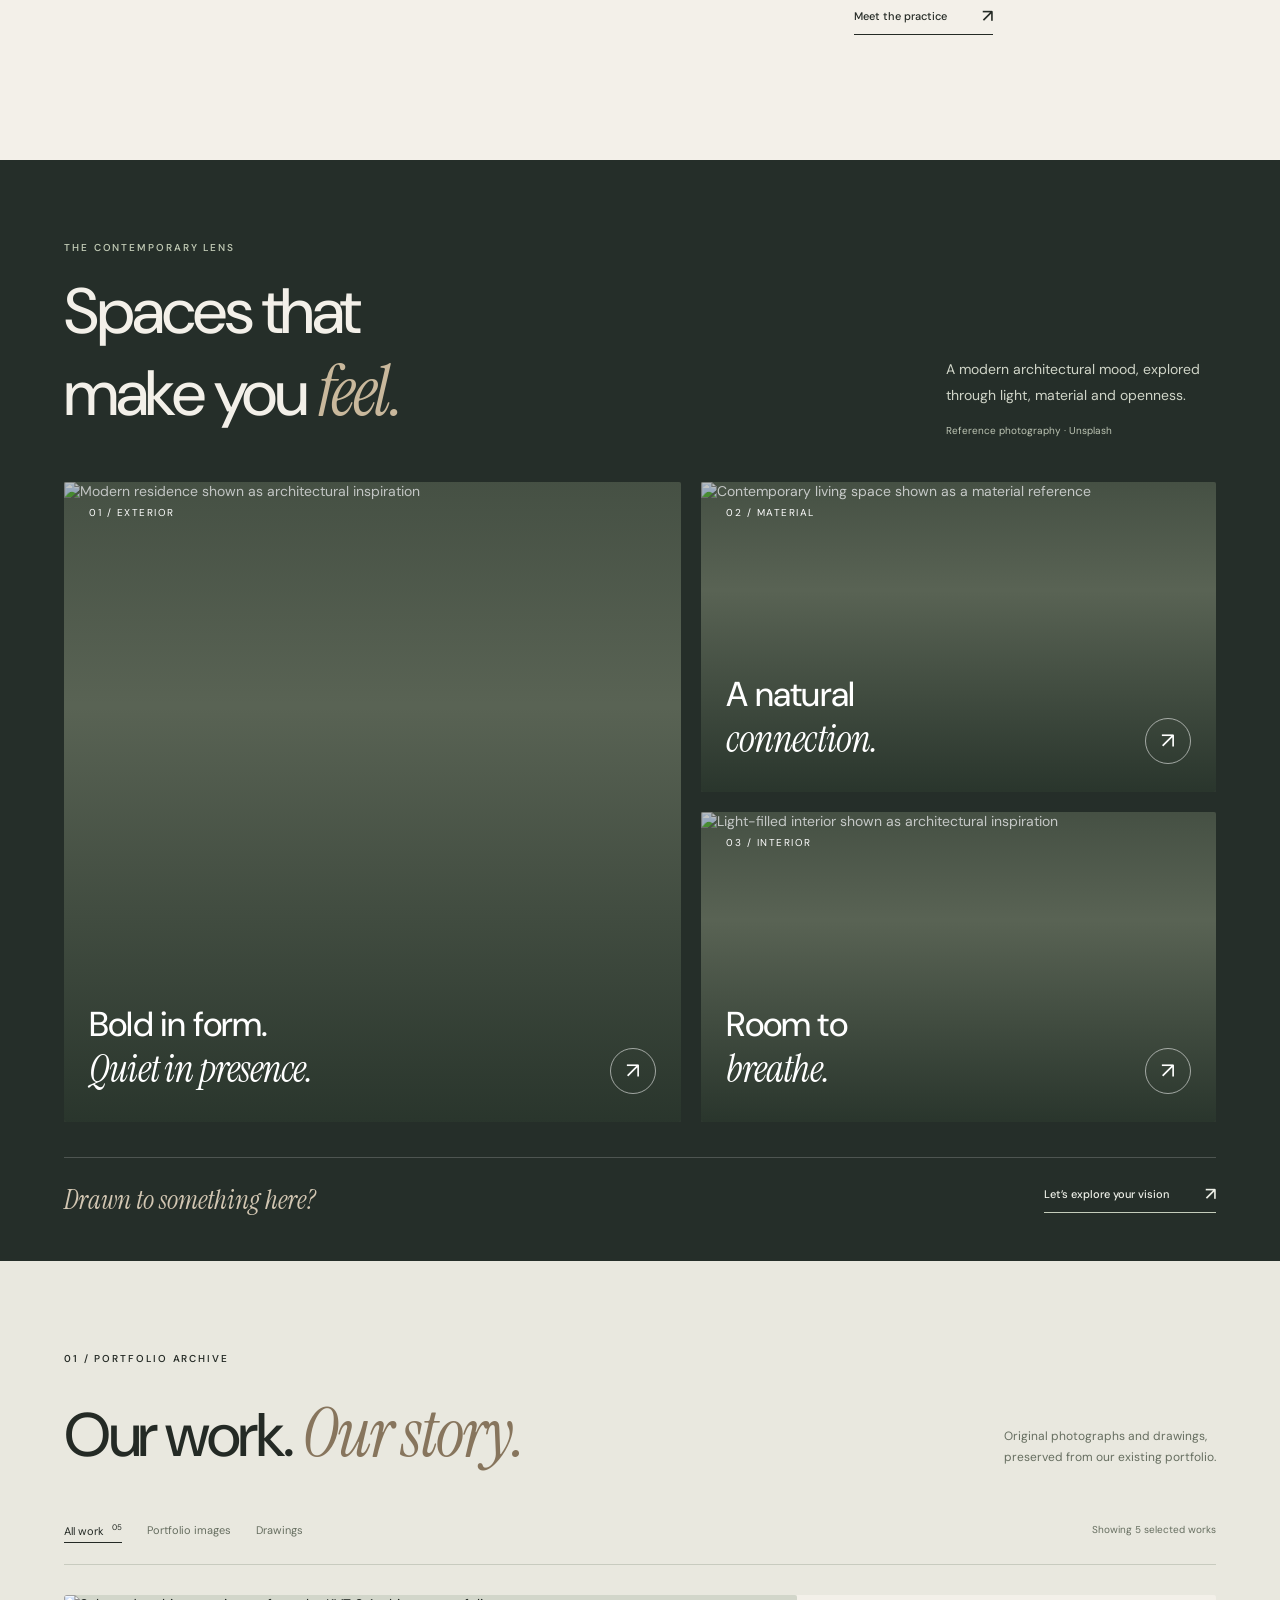
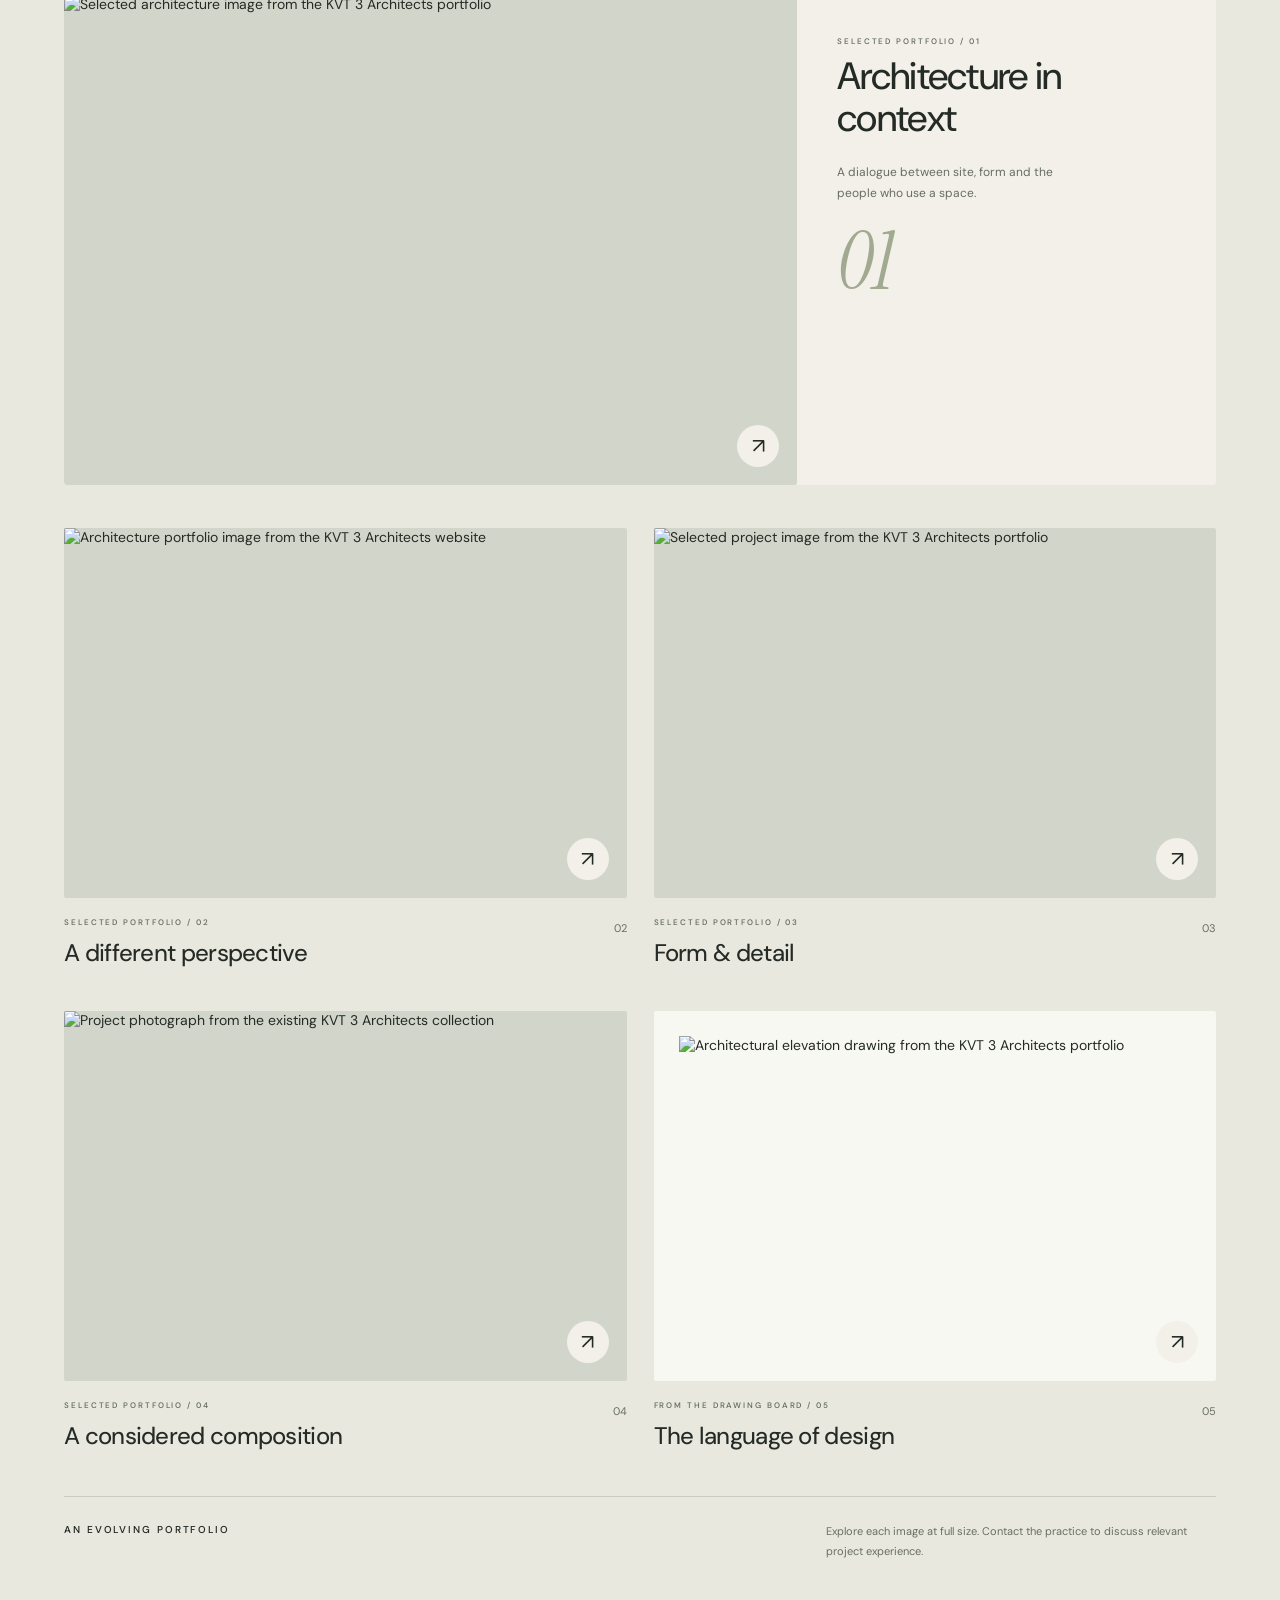
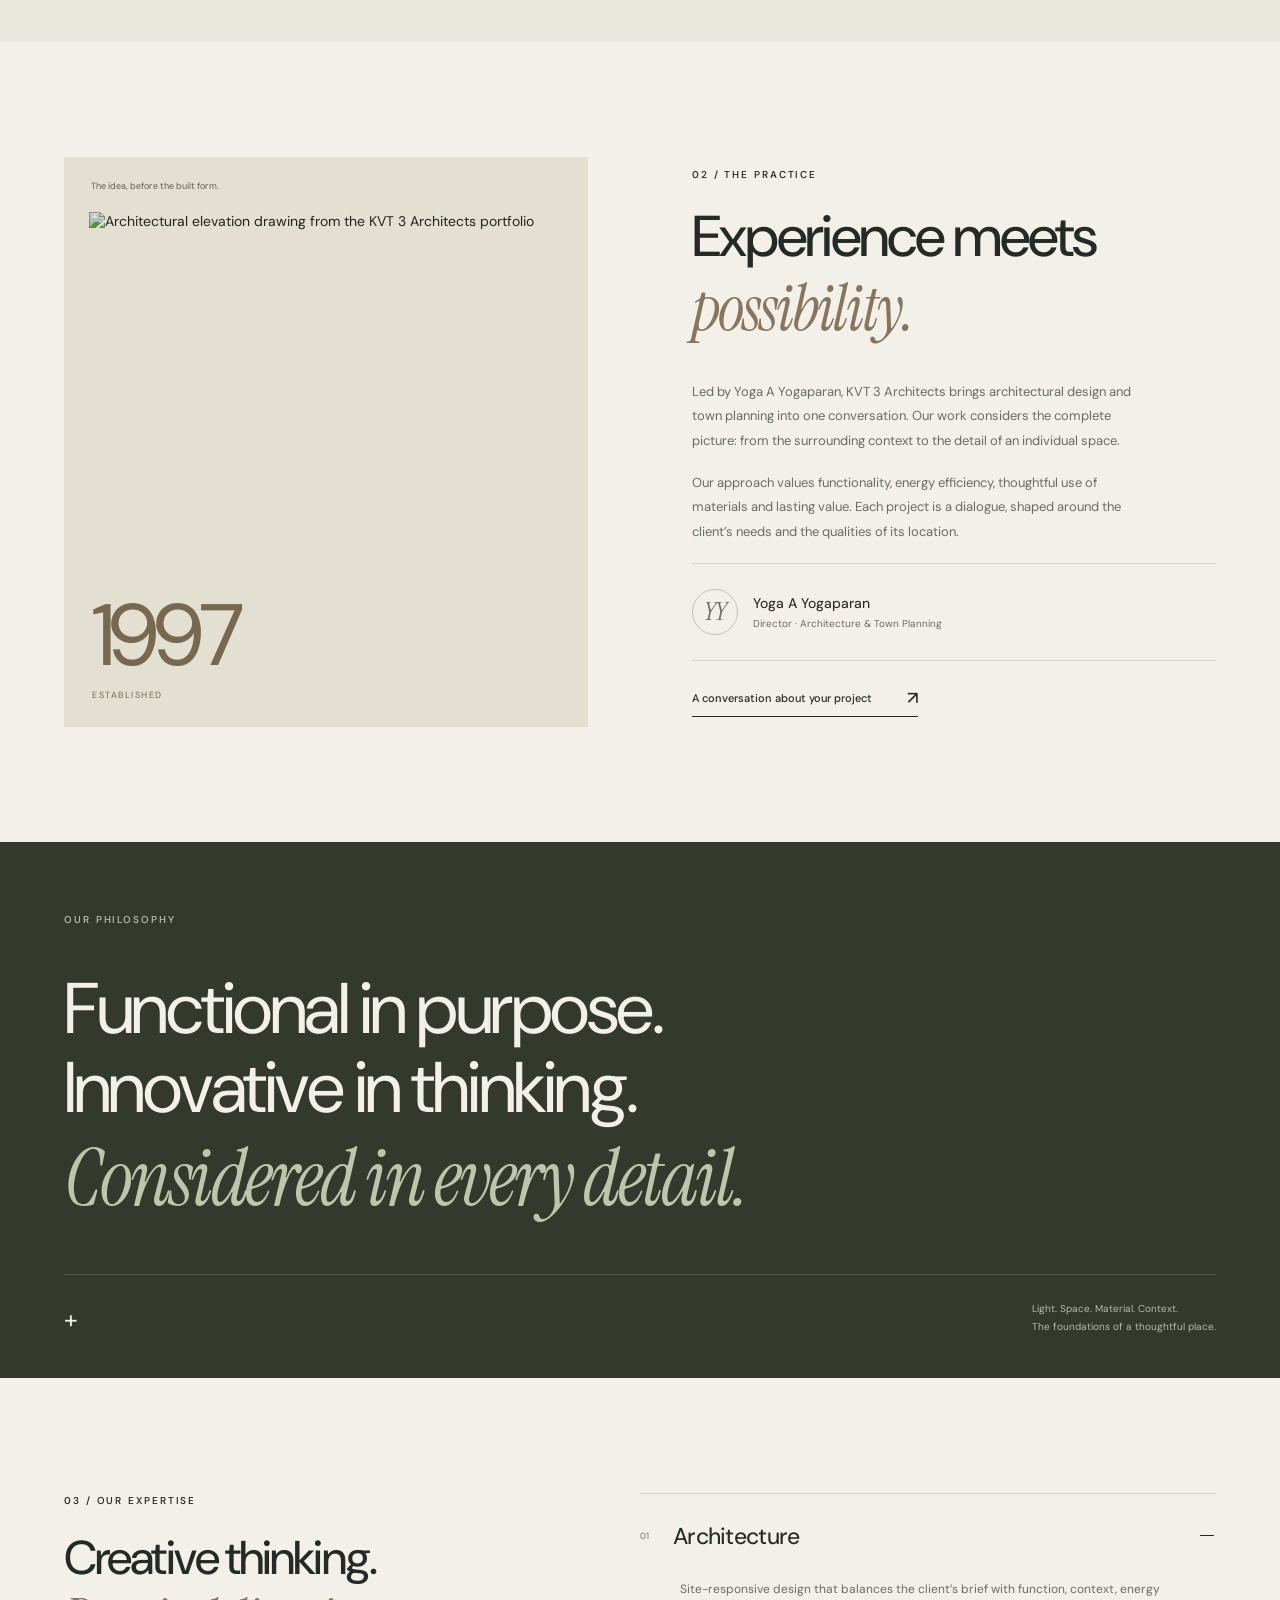
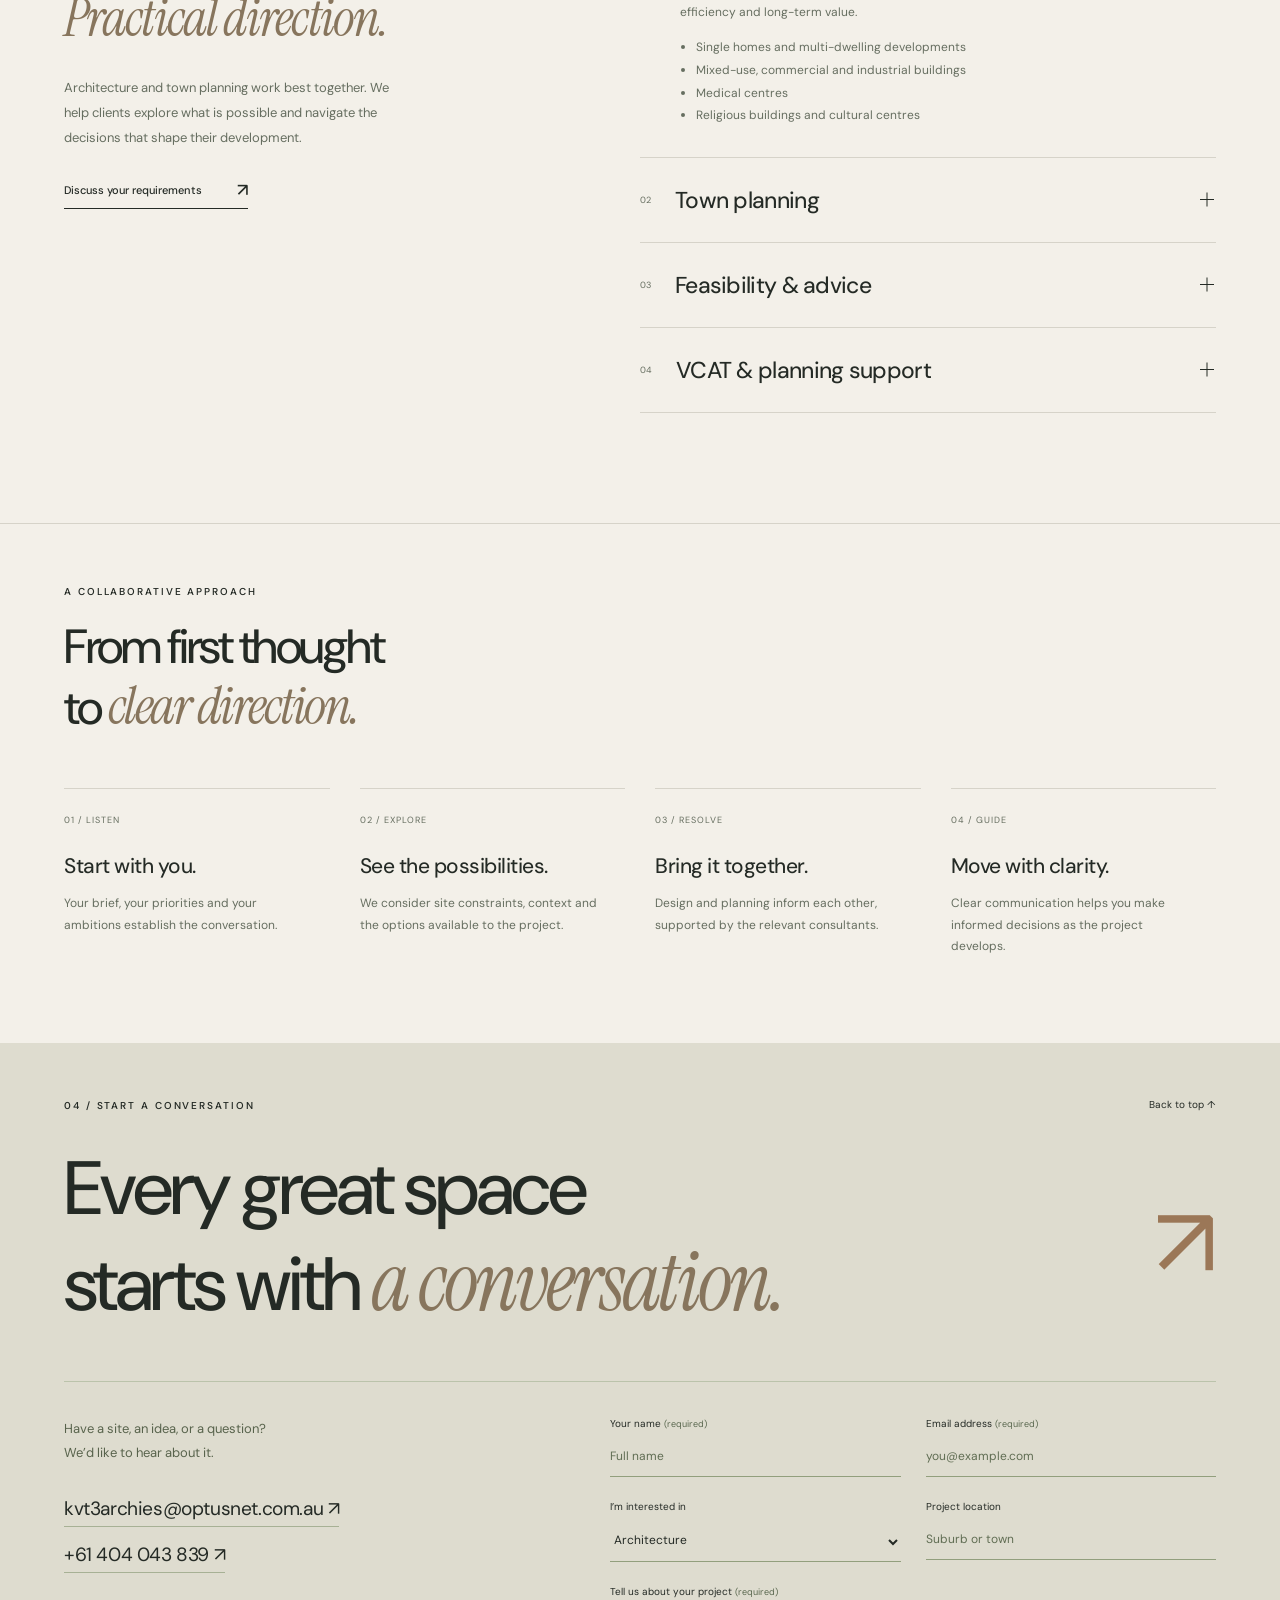
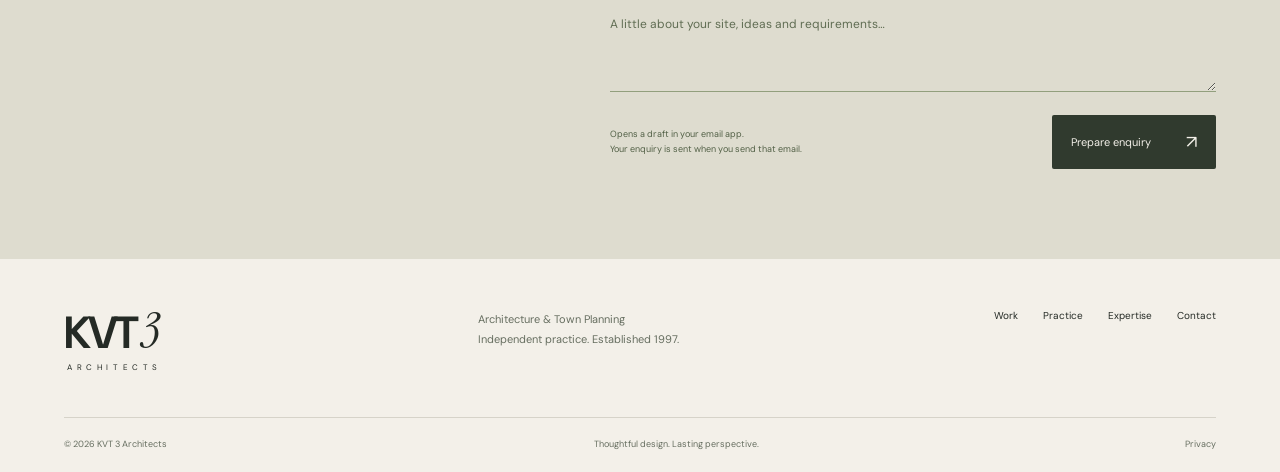
==== commit 2d586c5f: "Refine studio design with modern image gallery, aligned hero and phone contact navigation" ====
--- a/index.html
+++ b/index.html
@@ -1,15 +1,23 @@
-<!doctype html><html lang="en-AU"><head><meta charset="utf-8"><meta name="viewport" content="width=device-width,initial-scale=1"><meta name="theme-color" content="#eeeee7"><meta name="description" content="KVT 3 Architects — architecture and town planning since 1997. Considered design and a practical understanding of place, people and development."><meta property="og:title" content="KVT 3 Architects — Architecture with perspective"><meta property="og:description" content="Architecture & town planning. Independent practice, established 1997."><meta property="og:type" content="website"><meta property="og:image" content="https://images.unsplash.com/photo-1600596542815-ffad4c1539a9?auto=format&amp;fit=crop&amp;w=2200&amp;q=85"><title>KVT 3 Architects — Architecture & Town Planning</title><link rel="icon" href="favicon.svg" type="image/svg+xml"><link rel="stylesheet" href="styles.css"><script defer src="script.js"></script></head><body>
+<!doctype html><html lang="en-AU"><head><meta charset="utf-8"><meta name="viewport" content="width=device-width,initial-scale=1"><meta name="theme-color" content="#eeeee7"><meta name="description" content="KVT 3 Architects — architecture and town planning since 1997. Considered design and a practical understanding of place, people and development."><meta property="og:title" content="KVT 3 Architects — Architecture with perspective"><meta property="og:description" content="Architecture & town planning. Independent practice, established 1997."><meta property="og:type" content="website"><meta property="og:image" content="https://images.unsplash.com/photo-1600596542815-ffad4c1539a9?auto=format&amp;fit=crop&amp;w=2200&amp;q=85"><title>KVT 3 Architects — Architecture & Town Planning</title><link rel="icon" href="favicon.svg" type="image/svg+xml"><link rel="stylesheet" href="styles.css"><script defer src="script.js"></script></head><body><div class="reading-progress" aria-hidden="true"></div>
 <a class="skip" href="#main">Skip to content</a><header><a class="logo" href="#" aria-label="KVT 3 Architects home"><span>KVT<i>3</i></span><small>ARCHITECTS</small></a><nav aria-label="Main navigation" class="desktop-nav"><a href="#work">Selected work <sup>01</sup></a><a href="#practice">The practice <sup>02</sup></a><a href="#expertise">Expertise <sup>03</sup></a></nav><a class="header-contact" href="#contact">Let’s talk <span>↗</span></a><button class="menu-toggle" aria-expanded="false" aria-controls="mobile-menu">Menu <span aria-hidden="true">☰</span></button></header>
 <nav id="mobile-menu" aria-label="Mobile navigation" hidden><a href="#work">Selected work <sup>01</sup></a><a href="#practice">The practice <sup>02</sup></a><a href="#expertise">Expertise <sup>03</sup></a><a href="#contact">Let’s talk ↗</a><p class="eyebrow">Architecture & town planning<br>Established 1997</p></nav>
-<main id="main"><section class="hero pad"><div class="hero-top"><p class="eyebrow"><span class="dot"></span>Independent thinking. Enduring design.</p><p class="eyebrow est">Est. 1997 / Australia</p></div><div class="hero-heading"><h1>Architecture.<br>With <em>perspective.</em></h1><div class="hero-aside"><p>Considered spaces.<br>Informed planning.<br>A dialogue between people and place.</p><a class="text-link" href="#work">Discover our work <span>↘</span></a></div></div><div class="hero-stage"><img id="hero-image" src="https://images.unsplash.com/photo-1600596542815-ffad4c1539a9?auto=format&amp;fit=crop&amp;w=2200&amp;q=85" alt="Modern residence with clean architectural lines — reference photograph" fetchpriority="high"><div class="hero-shade"></div><div class="hero-caption"><p class="eyebrow">Modern architecture / Inspiration</p><p>Designed with intention.</p></div><button class="hero-open" data-inspiration="0" aria-label="Explore the modern architecture reference image"><span>Explore<br>the details</span><b aria-hidden="true">↗</b></button><div class="hero-controls"><span id="slide-count" aria-live="polite">01 / 03</span><button id="slide-prev" aria-label="Previous featured image">←</button><button id="slide-next" aria-label="Next featured image">→</button></div></div><div class="hero-footer"><span>Architecture & town planning</span><span>Thoughtful from the first sketch.</span><a href="#intro">Scroll to explore ↓</a></div></section>
+<main id="main"><section class="hero pad"><div class="hero-top"><p class="eyebrow"><span class="dot"></span>Independent thinking. Enduring design.</p><p class="eyebrow est">Est. 1997 / Australia</p></div><div class="hero-heading"><h1>Architecture.<br>With <em>perspective.</em></h1><div class="hero-aside"><p>Considered spaces. Informed planning.<br>A dialogue between people and place.</p><a class="text-link" href="#work">Discover our work <span>↘</span></a></div></div><div class="hero-stage"><img id="hero-image" src="https://images.unsplash.com/photo-1600596542815-ffad4c1539a9?auto=format&amp;fit=crop&amp;w=2200&amp;q=85" alt="Modern residence with clean architectural lines — reference photograph" fetchpriority="high"><div class="hero-shade"></div><div class="hero-caption"><p class="eyebrow">A contemporary perspective</p><p>Space. Light. <em>Possibility.</em></p><span class="reference-note">Reference image</span></div><button class="hero-open" data-inspiration="0" aria-label="Explore the modern architecture reference image"><span>Explore<br>the details</span><b aria-hidden="true">↗</b></button><div class="hero-controls"><span id="slide-count" aria-live="polite">01 / 03</span><button id="slide-prev" aria-label="Previous featured image">←</button><button id="slide-next" aria-label="Next featured image">→</button></div></div><div class="hero-footer"><span>Architecture & town planning</span><span>Thoughtful from the first sketch.</span><a href="#intro">Scroll to explore ↓</a></div></section>
 <section id="intro" class="intro pad"><div class="section-label"><span aria-hidden="true">+</span><p class="eyebrow">A shared vision</p></div><div><h2>Good architecture begins<br>with <em>understanding.</em></h2><div class="intro-columns"><p>Understanding the site. The possibilities. The way people want to live and work. At KVT 3 Architects, we bring architecture and town planning together to give every project a considered foundation.</p><div><p>Established in 1997, our practice combines creative thinking with a practical response to site, context and budget. We listen closely, explore the options and design with the bigger picture in mind.</p><a class="text-link" href="#practice">Meet the practice <span>↗</span></a></div></div></div></section>
+<section class="perspectives pad" id="perspectives">
+<div class="section-heading"><div><p class="eyebrow">The contemporary lens</p><h2>Spaces that<br>make you <em>feel.</em></h2></div><div class="perspective-intro"><p>A modern architectural mood, explored through light, material and openness.</p><span>Reference photography · Unsplash</span></div></div>
+<div class="perspectives-grid">
+<button class="perspective-card" data-inspiration="0" aria-label="Explore contemporary architecture reference"><img src="https://images.unsplash.com/photo-1600596542815-ffad4c1539a9?auto=format&amp;fit=crop&amp;w=1500&amp;q=85" alt="Modern residence shown as architectural inspiration" loading="lazy"><span class="perspective-number">01 / Exterior</span><div><h3>Bold in form.<br><em>Quiet in presence.</em></h3><span aria-hidden="true">↗</span></div></button>
+<button class="perspective-card" data-inspiration="1" aria-label="Explore natural material reference"><img src="https://images.unsplash.com/photo-1600607687920-4e2a09cf159d?auto=format&amp;fit=crop&amp;w=1000&amp;q=85" alt="Contemporary living space shown as a material reference" loading="lazy"><span class="perspective-number">02 / Material</span><div><h3>A natural<br><em>connection.</em></h3><span aria-hidden="true">↗</span></div></button>
+<button class="perspective-card" data-inspiration="2" aria-label="Explore contemporary interior reference"><img src="https://images.unsplash.com/photo-1600210492486-724fe5c67fb0?auto=format&amp;fit=crop&amp;w=1000&amp;q=85" alt="Light-filled interior shown as architectural inspiration" loading="lazy"><span class="perspective-number">03 / Interior</span><div><h3>Room to<br><em>breathe.</em></h3><span aria-hidden="true">↗</span></div></button>
+</div><div class="perspectives-bottom"><p>Drawn to something here?</p><a class="text-link" href="#contact">Let’s explore your vision <span>↗</span></a></div>
+</section>
 <section id="work" class="work pad"><div class="section-heading"><div><p class="eyebrow">01 / Portfolio archive</p><h2>Our work. <em>Our story.</em></h2></div><p class="section-description">Original photographs and drawings,<br>preserved from our existing portfolio.</p></div><div class="work-toolbar"><div class="filters" role="group" aria-label="Filter portfolio"><button class="active" data-filter="all" aria-pressed="true">All work <sup>05</sup></button><button data-filter="image" aria-pressed="false">Portfolio images</button><button data-filter="drawing" aria-pressed="false">Drawings</button></div><span id="work-count" aria-live="polite">Showing 5 selected works</span></div><div id="project-grid" class="project-grid"></div><div class="work-footnote"><span class="eyebrow">An evolving portfolio</span><p>Explore each image at full size. Contact the practice to discuss relevant project experience.</p></div></section>
 <section id="practice" class="practice pad"><div class="practice-visual"><img src="https://kvt3archies.com/wp-content/uploads/2022/07/cad_elevation-1.png" alt="Architectural elevation drawing from the KVT 3 Architects portfolio" loading="lazy"><span class="drawing-caption">The idea, before the built form.</span><span class="practice-year">1997<small>Established</small></span></div><div class="practice-copy"><p class="eyebrow">02 / The practice</p><h2>Experience meets<br><em>possibility.</em></h2><p>Led by Yoga A Yogaparan, KVT 3 Architects brings architectural design and town planning into one conversation. Our work considers the complete picture: from the surrounding context to the detail of an individual space.</p><p>Our approach values functionality, energy efficiency, thoughtful use of materials and lasting value. Each project is a dialogue, shaped around the client’s needs and the qualities of its location.</p><div class="director"><span aria-hidden="true">YY</span><div><h3>Yoga A Yogaparan</h3><p>Director · Architecture & Town Planning</p></div></div><a class="text-link" href="#contact">A conversation about your project <span>↗</span></a></div></section>
 <section class="statement pad"><p class="eyebrow">Our philosophy</p><h2>Functional in purpose.<br>Innovative in thinking.<br><em>Considered in every detail.</em></h2><div class="statement-bottom"><span aria-hidden="true">+</span><p>Light. Space. Material. Context.<br>The foundations of a thoughtful place.</p></div></section>
 <section id="expertise" class="expertise pad"><div class="expertise-intro"><p class="eyebrow">03 / Our expertise</p><h2>Creative thinking.<br><em>Practical direction.</em></h2><p>Architecture and town planning work best together. We help clients explore what is possible and navigate the decisions that shape their development.</p><a class="text-link" href="#contact">Discuss your requirements <span>↗</span></a></div><div class="service-list"><details open><summary><span>01</span><h3>Architecture</h3><i aria-hidden="true"></i></summary><div class="service-body"><p>Site-responsive design that balances the client’s brief with function, context, energy efficiency and long-term value.</p><ul><li>Single homes and multi-dwelling developments</li><li>Mixed-use, commercial and industrial buildings</li><li>Medical centres</li><li>Religious buildings and cultural centres</li></ul></div></details><details><summary><span>02</span><h3>Town planning</h3><i aria-hidden="true"></i></summary><div class="service-body"><p>Planning advice and coordination informed by architectural thinking, with experience working with councils, authorities and specialist consultants.</p><ul><li>Development and subdivision proposals</li><li>Land-use planning and heritage matters</li><li>Restrictive covenants</li><li>Liquor licensing and advertising signs</li></ul></div></details><details><summary><span>03</span><h3>Feasibility & advice</h3><i aria-hidden="true"></i></summary><div class="service-body"><p>A clearer view of a property’s possibilities, with practical consideration of site constraints and development options.</p><ul><li>Land-use feasibility investigations</li><li>Pre-purchase inspections</li><li>Site and contextual considerations</li><li>Coordination with specialist consultants</li></ul></div></details><details><summary><span>04</span><h3>VCAT & planning support</h3><i aria-hidden="true"></i></summary><div class="service-body"><p>Experience with VCAT hearings, compulsory conferences and expert-witness work, alongside liaison with the relevant project professionals.</p><p>Contact the practice to discuss the support appropriate to your matter.</p></div></details></div></section>
 <section class="process pad"><div class="section-heading"><div><p class="eyebrow">A collaborative approach</p><h2>From first thought<br>to <em>clear direction.</em></h2></div></div><div class="process-grid"><article><span>01 / Listen</span><h3>Start with you.</h3><p>Your brief, your priorities and your ambitions establish the conversation.</p></article><article><span>02 / Explore</span><h3>See the possibilities.</h3><p>We consider site constraints, context and the options available to the project.</p></article><article><span>03 / Resolve</span><h3>Bring it together.</h3><p>Design and planning inform each other, supported by the relevant consultants.</p></article><article><span>04 / Guide</span><h3>Move with clarity.</h3><p>Clear communication helps you make informed decisions as the project develops.</p></article></div></section>
 <section id="contact" class="contact pad"><div class="contact-top"><p class="eyebrow">04 / Start a conversation</p><a href="#">Back to top ↑</a></div><div class="contact-heading"><h2>Every great space<br>starts with <em>a conversation.</em></h2><span aria-hidden="true">↗</span></div><div class="contact-bottom"><div class="contact-info"><p>Have a site, an idea, or a question?<br>We’d like to hear about it.</p><a href="mailto:kvt3archies@optusnet.com.au">kvt3archies@optusnet.com.au ↗</a><a href="tel:+61404043839">+61 404 043 839 ↗</a></div><form id="enquiry-form"><div class="form-row"><div><label for="name">Your name <span>(required)</span></label><input id="name" name="name" autocomplete="name" required maxlength="100" placeholder="Full name"></div><div><label for="email">Email address <span>(required)</span></label><input id="email" name="email" type="email" autocomplete="email" required maxlength="160" placeholder="you@example.com"></div></div><div class="form-row"><div><label for="service">I’m interested in</label><select id="service" name="service"><option>Architecture</option><option>Town planning</option><option>Feasibility & advice</option><option>VCAT & planning support</option><option>General enquiry</option></select></div><div><label for="location">Project location</label><input id="location" name="location" autocomplete="address-level2" maxlength="160" placeholder="Suburb or town"></div></div><label for="message">Tell us about your project <span>(required)</span></label><textarea id="message" name="message" required rows="3" maxlength="4000" placeholder="A little about your site, ideas and requirements…"></textarea><div class="form-submit"><p>Opens a draft in your email app.<br>Your enquiry is sent when you send that email.</p><button type="submit">Prepare enquiry <span>↗</span></button></div><p id="form-status" role="status"></p></form></div></section></main>
-<footer class="pad"><div class="footer-top"><a href="#" class="logo" aria-label="KVT 3 Architects home"><span>KVT<i>3</i></span><small>ARCHITECTS</small></a><p>Architecture & Town Planning<br>Independent practice. Established 1997.</p><div><a href="#work">Work</a><a href="#practice">Practice</a><a href="#expertise">Expertise</a><a href="#contact">Contact</a></div></div><div class="footer-bottom"><span>© <span id="year">2026</span> KVT 3 Architects</span><span>Thoughtful design. Lasting perspective.</span><button id="privacy-open">Privacy</button></div></footer>
+<footer class="pad"><div class="footer-top"><a href="#" class="logo" aria-label="KVT 3 Architects home"><span>KVT<i>3</i></span><small>ARCHITECTS</small></a><p>Architecture & Town Planning<br>Independent practice. Established 1997.</p><div><a href="#work">Work</a><a href="#practice">Practice</a><a href="#expertise">Expertise</a><a href="#contact">Contact</a></div></div><div class="footer-bottom"><span>© <span id="year">2026</span> KVT 3 Architects</span><span>Thoughtful design. Lasting perspective.</span><button id="privacy-open">Privacy</button></div></footer><div class="phone-contact" aria-label="Quick contact"><a href="tel:+61404043839"><span aria-hidden="true">↗</span> Call the studio</a><a href="#contact">Discuss your project <span aria-hidden="true">↗</span></a></div>
 <dialog id="project-dialog" aria-labelledby="project-title"><button class="dialog-close" aria-label="Close project">Close <span>×</span></button><div class="dialog-image"><img id="project-image" alt=""></div><div class="dialog-info"><div><p class="eyebrow" id="project-type"></p><h2 id="project-title"></h2><p id="project-description"></p></div><a class="text-link" id="project-enquire" href="#contact">Discuss a similar project <span>↗</span></a></div><div class="dialog-nav"><button id="project-prev">← Previous</button><span id="project-position"></span><button id="project-next">Next →</button></div></dialog>
 <dialog id="privacy-dialog" aria-labelledby="privacy-title"><button class="dialog-close" aria-label="Close privacy information">Close <span>×</span></button><p class="eyebrow">Your information</p><h2 id="privacy-title">Privacy</h2><p>The enquiry form prepares a draft in your own email application. It does not submit or store form contents on this website. Your email provider handles the message when you choose to send it.</p><p>Portfolio images load from the existing KVT 3 Architects website. Modern reference photography loads from Unsplash. Fonts load from Google Fonts. Your browser connects to those providers when displaying these resources. This site does not use analytics or advertising cookies.</p><p>For questions about information shared with the practice, email <a href="mailto:kvt3archies@optusnet.com.au">kvt3archies@optusnet.com.au</a>.</p></dialog><noscript><p class="noscript">Enable JavaScript to explore the portfolio viewer. You can still read our services and contact us by phone or email.</p></noscript>
 </body></html>
--- a/styles.css
+++ b/styles.css
@@ -2,3 +2,246 @@
 :root{--paper:#eeeee7;--ink:#252a24;--muted:#666e60;--line:#cfd2c7;--olive:#7b8263;--serif:'Instrument Serif',Georgia,serif;--sans:'DM Sans',Arial,sans-serif}*{box-sizing:border-box}html{scroll-behavior:smooth;scroll-padding-top:50px}body{margin:0;background:var(--paper);color:var(--ink);font:14px var(--sans);-webkit-font-smoothing:antialiased}::selection{background:#c1c8a9}a{color:inherit;text-decoration:none}button,input,select,textarea{font:inherit}button{cursor:pointer;color:inherit;border:0}a,button,summary{touch-action:manipulation}button:focus-visible,a:focus-visible,summary:focus-visible{outline:2px solid var(--olive);outline-offset:6px}img{display:block;width:100%;height:100%;object-fit:cover}h1,h2,h3,p{margin:0}h1,h2,h3{font-weight:450}em{font:italic 1.1em var(--serif)}.pad{padding-left:5%;padding-right:5%}.eyebrow{font-size:10px;text-transform:uppercase;letter-spacing:1.9px;line-height:1.6;font-weight:550}.skip{position:fixed;top:-80px;left:20px;padding:15px;background:var(--ink);color:white;z-index:100}.skip:focus{top:15px}header{height:101px;display:flex;align-items:center;justify-content:space-between;margin:0 5%;border-bottom:1px solid var(--line);position:relative;z-index:30;background:var(--paper)}.logo{display:flex;flex-direction:column;width:max-content}.logo>span{font-size:45px;font-weight:650;letter-spacing:-3.5px;line-height:.9}.logo i{font:italic 51px var(--serif);margin-left:5px;line-height:.9}.logo small{font-size:8px;letter-spacing:4.6px;margin-top:8px;padding-left:3px}.desktop-nav{display:flex;gap:42px;margin-left:70px}.desktop-nav a{font-size:12px;position:relative;padding:13px 0}.desktop-nav a:after,.header-contact:after{content:'';height:1px;background:currentColor;position:absolute;bottom:7px;left:0;right:100%;transition:right .25s}.desktop-nav a:hover:after,.header-contact:hover:after{right:0}.desktop-nav sup{font-size:8px;margin-left:5px;color:var(--muted)}.header-contact{font-size:12px;position:relative;padding:12px 0}.header-contact span{margin-left:30px;font-size:19px}.menu-toggle{display:none}.hero{padding-top:34px}.hero-top{display:flex;justify-content:space-between}.dot{width:6px;height:6px;display:inline-block;background:var(--olive);border-radius:50%;margin-right:8px;vertical-align:middle}.hero-heading{display:flex;justify-content:space-between;align-items:flex-end;margin-top:37px;margin-bottom:39px}.hero h1{font-size:clamp(66px,7.6vw,134px);line-height:.94;letter-spacing:-6.7px}.hero h1 em{font-size:1.13em;letter-spacing:-4px;line-height:.95}.hero-aside{width:229px;padding-bottom:5px}.hero-aside p{font-size:13px;line-height:1.8;color:var(--muted);margin-bottom:25px}.text-link{display:inline-flex;align-items:center;gap:35px;justify-content:space-between;font-size:11px;border-bottom:1px solid var(--ink);padding-bottom:9px;font-weight:500;transition:gap .25s}.text-link:hover{gap:45px}.text-link span{font-size:18px;line-height:1}.hero-stage{height:clamp(420px,42vw,690px);position:relative;background:#9ba18f;overflow:hidden}.hero-stage>img{object-position:center 55%;animation:hero-enter 1.5s ease-out both}.hero-shade{position:absolute;inset:0;background:linear-gradient(180deg,#10190d08 35%,#10190d90);pointer-events:none}.hero-caption{position:absolute;left:32px;bottom:33px;color:white}.hero-caption .eyebrow{font-size:9px;color:#f3f4dd}.hero-caption>p:last-child{font:37px var(--serif);margin-top:8px}.hero-open{background:var(--paper);position:absolute;right:28px;top:28px;display:flex;align-items:center;gap:37px;text-align:left;padding:17px 19px;font-size:10px;line-height:1.4}.hero-open b{font-size:24px;font-weight:400}.hero-open:hover{background:#dce1cf}.hero-controls{position:absolute;bottom:34px;right:29px;display:flex;align-items:center;gap:10px;color:white}.hero-controls>span{font-size:10px;margin-right:15px;font-variant-numeric:tabular-nums}.hero-controls button{border:1px solid #ffffff70;background:#ffffff08;color:white;width:41px;height:41px;border-radius:50%;font-size:18px;transition:background .2s}.hero-controls button:hover{background:#ffffff40}.hero-footer{display:flex;justify-content:space-between;padding:15px 0;border-bottom:1px solid var(--line);font-size:9px;text-transform:uppercase;letter-spacing:1px;color:var(--muted)}.intro{padding-top:115px;padding-bottom:116px;display:grid;grid-template-columns:1fr 2.25fr;gap:40px}.section-label{display:flex;gap:20px;align-items:flex-start;padding-top:9px}.section-label>span{font-size:25px;line-height:.8}.intro h2{font-size:clamp(36px,4.1vw,68px);line-height:1.07;letter-spacing:-2px}.intro-columns{display:grid;grid-template-columns:1fr 1fr;gap:45px;margin-top:35px;max-width:800px}.intro-columns p{font-size:13px;line-height:1.9;color:var(--muted)}.intro-columns .text-link{margin-top:23px}.work{padding-top:65px;padding-bottom:80px;background:#e5e6dc}.section-heading{display:flex;justify-content:space-between;align-items:flex-end}.section-heading h2{font-size:clamp(42px,4.8vw,76px);letter-spacing:-2.5px;line-height:1.04;margin-top:22px}.section-description{font-size:12px;line-height:1.8;color:var(--muted);padding-bottom:8px}.work-toolbar{display:flex;justify-content:space-between;align-items:center;border-bottom:1px solid #c8cbbf;margin-top:39px;padding-bottom:21px}.filters{display:flex;gap:25px}.filters button{background:none;color:var(--muted);font-size:11px;padding:6px 0;position:relative}.filters button:after{content:'';position:absolute;bottom:0;left:0;right:100%;height:1px;background:var(--ink);transition:right .2s}.filters button.active{color:var(--ink)}.filters button.active:after,.filters button:hover:after{right:0}.filters sup{font-size:8px;margin-left:5px}#work-count{font-size:10px;color:var(--muted)}.project-grid{display:grid;grid-template-columns:1fr 1fr;gap:43px 27px;padding-top:30px}.project-card{padding:0;background:none;text-align:left;width:100%;min-width:0}.project-card:first-child{grid-column:1/-1;display:grid;grid-template-columns:1.75fr 1fr;background:var(--paper)}.project-photo{height:370px;position:relative;overflow:hidden;background:#d2d6ca}.project-photo img{transition:transform .8s cubic-bezier(.2,.6,.3,1)}.project-card:hover img{transform:scale(1.035)}.project-card:first-child .project-photo{height:490px}.project-card[data-kind=drawing] .project-photo{background:#f8f8f2}.project-card[data-kind=drawing] img{object-fit:contain;padding:25px}.project-arrow{position:absolute;right:18px;bottom:18px;width:42px;height:42px;background:var(--paper);display:grid;place-items:center;border-radius:50%;font-size:21px;transition:transform .3s}.project-card:hover .project-arrow{transform:rotate(45deg)}.project-caption{padding-top:18px;display:flex;justify-content:space-between;gap:15px}.project-card:first-child .project-caption{padding:40px;flex-direction:column;justify-content:space-between}.project-caption h3{font-size:24px;letter-spacing:-.7px;margin-top:8px}.project-caption .eyebrow{font-size:8px;color:var(--muted)}.project-number{font-size:11px;color:var(--muted);padding-top:5px}.project-card:first-child h3{font-size:38px;line-height:1.1;max-width:230px}.project-card:first-child .project-number{font:italic 80px var(--serif);line-height:.9;color:#a1aa90}.project-snippet{font-size:12px;line-height:1.8;color:var(--muted);margin-top:22px;max-width:240px}.project-card:not(:first-child) .project-snippet{display:none}.work-footnote{border-top:1px solid #c8cbbf;display:flex;justify-content:space-between;gap:25px;padding-top:25px;margin-top:45px}.work-footnote p{font-size:11px;max-width:390px;color:var(--muted);line-height:1.8}.practice{display:grid;grid-template-columns:1fr 1fr;gap:9%;padding-top:115px;padding-bottom:115px;align-items:center}.practice-visual{height:570px;position:relative;background:#daddcf;padding:55px 25px 130px}.practice-visual>img{object-fit:contain;mix-blend-mode:multiply}.drawing-caption{position:absolute;left:27px;top:23px;font-size:9px;color:#59634e}.practice-year{position:absolute;bottom:27px;left:28px;font-size:87px;line-height:1;letter-spacing:-5px}.practice-year small{font-size:9px;letter-spacing:1.5px;text-transform:uppercase;display:block;margin-top:12px}.practice-copy h2{font-size:clamp(40px,4.5vw,70px);letter-spacing:-2px;line-height:1.04;margin:24px 0 30px}.practice-copy>p:not(.eyebrow){font-size:13px;line-height:1.9;color:var(--muted);max-width:450px;margin-top:17px}.director{display:flex;gap:15px;align-items:center;padding:25px 0;margin:18px 0;border-top:1px solid var(--line);border-bottom:1px solid var(--line)}.director>span{width:46px;height:46px;border:1px solid #bec4b2;border-radius:50%;display:grid;place-items:center;font:italic 24px var(--serif);color:var(--muted)}.director h3{font-size:14px;margin-bottom:5px}.director p{font-size:10px;color:var(--muted)}.practice-copy .text-link{margin-top:10px}.statement{padding-top:70px;padding-bottom:42px;background:#272e27;color:var(--paper)}.statement>.eyebrow{color:#b5bea6}.statement h2{font-size:clamp(38px,5.6vw,90px);letter-spacing:-2.5px;line-height:1.1;margin:42px 0 45px;font-weight:400}.statement em{color:#bec5ab}.statement-bottom{display:flex;justify-content:space-between;align-items:flex-end;border-top:1px solid #ffffff25;padding-top:25px}.statement-bottom>span{font-size:25px}.statement-bottom p{font-size:10px;line-height:1.8;color:#b5bea6}.expertise{display:grid;grid-template-columns:1fr 1.25fr;gap:10%;padding-top:115px;padding-bottom:110px}.expertise h2{font-size:clamp(36px,3.7vw,60px);letter-spacing:-1.9px;line-height:1.08;margin:24px 0}.expertise-intro>p:not(.eyebrow){font-size:13px;line-height:1.9;color:var(--muted);max-width:330px}.expertise-intro .text-link{margin-top:30px}.service-list{border-top:1px solid var(--line)}details{border-bottom:1px solid var(--line)}summary{list-style:none;display:flex;align-items:center;cursor:pointer;padding:27px 0;gap:24px}summary::-webkit-details-marker{display:none}summary>span{font-size:9px;color:var(--muted)}summary h3{font-size:23px;letter-spacing:-.7px;flex:1}summary i{width:14px;height:14px;position:relative;margin-right:2px}summary i:after,summary i:before{content:'';height:1px;position:absolute;left:0;right:0;top:6px;background:var(--ink)}summary i:after{transform:rotate(90deg);transition:transform .2s}details[open] summary i:after{transform:rotate(0)}.service-body{margin:0 25px 30px 40px;font-size:12px;line-height:1.9;color:var(--muted)}.service-body ul{padding-left:16px;margin-bottom:0}.service-body p+p{margin-top:15px}.process{padding-top:60px;padding-bottom:85px;border-top:1px solid var(--line)}.process .section-heading h2{font-size:48px}.process-grid{display:grid;grid-template-columns:repeat(4,1fr);gap:30px;margin-top:48px}.process-grid article{border-top:1px solid var(--line);padding-top:20px}.process-grid article>span{font-size:9px;text-transform:uppercase;letter-spacing:1px;color:var(--muted)}.process-grid h3{font-size:21px;letter-spacing:-.5px;margin:25px 0 13px}.process-grid p{font-size:12px;line-height:1.8;color:var(--muted);max-width:245px}.contact{background:#dce0cf;padding-top:55px;padding-bottom:75px}.contact-top{display:flex;justify-content:space-between}.contact-top>a{font-size:10px}.contact-heading{display:flex;justify-content:space-between;align-items:center;margin:36px 0 45px}.contact h2{font-size:clamp(40px,5.9vw,93px);letter-spacing:-3px;line-height:1.03}.contact-heading>span{font-size:100px;font-weight:400;color:#71815d;line-height:1}.contact-bottom{border-top:1px solid #bbc3ab;padding-top:35px;display:grid;grid-template-columns:1fr 1.3fr;gap:80px}.contact-info p{font-size:13px;line-height:1.9;margin-bottom:30px;color:#58634c}.contact-info>a{display:block;font-size:clamp(13px,1.5vw,22px);letter-spacing:-.4px;margin-top:15px;width:max-content;border-bottom:1px solid #a7b195;padding-bottom:5px;max-width:100%;overflow-wrap:anywhere}.form-row{display:grid;grid-template-columns:1fr 1fr;gap:25px}label{font-size:10px;display:block;margin-bottom:9px}label span{color:#59674e;font-size:9px}input,textarea,select{display:block;width:100%;background:transparent;color:var(--ink);border:0;border-bottom:1px solid #929f7d;border-radius:0;padding:9px 0 12px;outline:none;font-size:12px;margin-bottom:23px}input:focus,textarea:focus,select:focus{border-color:var(--ink);box-shadow:0 1px 0 var(--ink)}textarea{resize:vertical;min-height:85px}input::placeholder,textarea::placeholder{color:#606d53}.form-submit{display:flex;justify-content:space-between;gap:15px;align-items:center}.form-submit p{font-size:9px;line-height:1.6;color:#526046}.form-submit button{background:var(--ink);color:var(--paper);padding:15px 19px;font-size:11px;display:flex;gap:35px;align-items:center}.form-submit button:hover{background:#424d37}.form-submit button span{font-size:18px}#form-status{font-size:11px;line-height:1.7;margin-top:15px}footer{padding-top:50px;padding-bottom:22px}.footer-top{display:flex;justify-content:space-between;align-items:flex-start;padding-bottom:45px}.footer-top>p{font-size:11px;line-height:1.9;color:var(--muted)}.footer-top>div{display:flex;gap:25px;font-size:10px}.footer-top>div a:hover{text-decoration:underline}.footer-bottom{border-top:1px solid var(--line);padding-top:20px;display:flex;justify-content:space-between;color:var(--muted);font-size:9px}.footer-bottom button{background:none;padding:0;font-size:9px}.footer-bottom button:hover{text-decoration:underline}dialog{border:0;padding:0;background:var(--paper);color:var(--ink);max-height:93dvh;overscroll-behavior:contain}dialog::backdrop{background:#182015d9;backdrop-filter:blur(8px)}#project-dialog{width:min(1100px,94vw);max-width:none}.dialog-close{position:absolute;top:15px;right:15px;z-index:2;display:flex;align-items:center;gap:20px;padding:10px 14px;background:var(--paper);font-size:10px}.dialog-close span{font-size:24px;line-height:1}.dialog-image{height:min(60vh,620px);background:#d9dccf}.dialog-image img{object-fit:contain}.dialog-info{padding:28px 35px;display:flex;justify-content:space-between;gap:35px;align-items:flex-end}.dialog-info h2{font-size:36px;letter-spacing:-1px;margin:9px 0 13px}.dialog-info p:not(.eyebrow){font-size:12px;color:var(--muted);line-height:1.8;max-width:580px}.dialog-info .text-link{flex-shrink:0}.dialog-nav{display:flex;justify-content:space-between;align-items:center;margin:0 35px;border-top:1px solid var(--line);padding:18px 0;font-size:10px}.dialog-nav button{background:none;padding:8px 0;font-size:11px}.dialog-nav button:hover{text-decoration:underline}#privacy-dialog{width:min(580px,92vw);padding:65px 35px 35px}#privacy-dialog h2{font-size:40px;margin:15px 0 25px}#privacy-dialog p:not(.eyebrow){font-size:13px;line-height:1.8;margin-top:15px;color:var(--muted)}#privacy-dialog a{text-decoration:underline}#mobile-menu{position:fixed;inset:85px 0 0;background:var(--paper);z-index:25;padding:35px 6%;overflow-y:auto}#mobile-menu>a{display:flex;justify-content:space-between;font-size:34px;border-bottom:1px solid var(--line);padding:20px 0;letter-spacing:-1px}#mobile-menu sup{font-size:12px;letter-spacing:0}#mobile-menu .eyebrow{margin-top:45px}body.menu-open,body.dialog-open{overflow:hidden}[hidden]{display:none!important}.noscript{padding:30px 5%;background:#dce0cf;font-size:13px}@keyframes hero-enter{from{transform:scale(1.04)}to{transform:scale(1)}}
 @media(min-width:1700px){.pad{padding-left:max(5%,calc((100vw - 1550px)/2));padding-right:max(5%,calc((100vw - 1550px)/2))}header{max-width:1550px;margin:auto}}@media(max-width:1050px){.desktop-nav{gap:25px;margin-left:0}.hero h1{letter-spacing:-4px}.hero-aside{width:195px}.practice{gap:6%}.practice-visual{height:500px}.project-card:first-child .project-caption{padding:28px}.project-card:first-child .project-photo{height:420px}.project-photo{height:310px}.intro{grid-template-columns:1fr 2.5fr;gap:20px}.intro-columns{gap:25px}.expertise{gap:6%;grid-template-columns:1fr 1.2fr}summary{gap:15px}summary h3{font-size:20px}.contact-bottom{gap:45px}.contact-heading>span{font-size:70px}.footer-top>div{gap:15px}}
 @media(max-width:760px){html{scroll-padding-top:30px}.pad{padding-left:6%;padding-right:6%}header{height:85px;margin:0 6%}.logo>span{font-size:36px}.logo i{font-size:41px}.logo small{font-size:6px;letter-spacing:3.8px}.desktop-nav,.header-contact{display:none}.menu-toggle{display:flex;align-items:center;gap:18px;background:none;padding:12px 0;font-size:11px}.menu-toggle span{font-size:20px}.hero{padding-top:24px}.est{display:none}.eyebrow{font-size:9px;letter-spacing:1.4px}.hero-heading{display:block;margin-top:32px;margin-bottom:26px}.hero h1{font-size:clamp(57px,12.5vw,95px);letter-spacing:-3.5px;line-height:.98}.hero h1 em{letter-spacing:-2px}.hero-aside{display:flex;justify-content:space-between;align-items:flex-end;width:auto;margin-top:25px;gap:20px}.hero-aside p{font-size:11px;margin:0;line-height:1.6}.hero-aside .text-link{gap:15px;font-size:10px;padding-bottom:6px}.hero-stage{height:480px}.hero-caption{left:20px;bottom:75px}.hero-caption>p:last-child{font-size:32px}.hero-open{right:15px;top:15px;padding:12px 14px;gap:25px;font-size:9px}.hero-controls{bottom:20px;right:17px}.hero-controls button{width:36px;height:36px;font-size:15px}.hero-controls>span{margin-right:4px}.hero-footer{font-size:8px;letter-spacing:.5px;gap:20px;padding:14px 0}.hero-footer>span:nth-child(2){display:none}.intro{display:block;padding-top:65px;padding-bottom:65px}.section-label{gap:15px;margin-bottom:30px}.intro h2{font-size:39px;letter-spacing:-1.5px}.intro-columns{grid-template-columns:1fr;gap:20px;margin-top:25px}.intro-columns p{font-size:12px}.intro-columns .text-link{margin-top:20px}.work{padding-top:45px;padding-bottom:45px}.section-heading{display:block}.section-heading h2{font-size:46px;margin-top:17px;letter-spacing:-2px}.section-description{margin-top:23px;font-size:11px}.section-description br{display:none}.work-toolbar{margin-top:25px;display:block;padding-bottom:16px}.filters{gap:20px}.filters button{font-size:10px}#work-count{display:block;margin-top:17px;font-size:9px}.project-grid{grid-template-columns:1fr;gap:28px;padding-top:22px}.project-card:first-child{display:block}.project-card:first-child .project-photo{height:360px}.project-photo{height:330px}.project-card:first-child .project-caption{padding:22px;flex-direction:row;gap:20px}.project-card:first-child h3{font-size:28px}.project-card:first-child .project-number{font-size:55px}.project-caption h3{font-size:23px}.project-snippet{font-size:11px;line-height:1.7;margin-top:14px}.work-footnote{display:block;margin-top:30px}.work-footnote p{margin-top:12px}.practice{display:flex;flex-direction:column;padding-top:65px;padding-bottom:65px;gap:38px}.practice-visual{height:420px;width:100%;padding-bottom:125px}.practice-year{font-size:75px}.practice-copy{width:100%}.practice-copy h2{font-size:45px}.practice-copy>p:not(.eyebrow){font-size:12px;max-width:none}.statement{padding-top:45px;padding-bottom:30px}.statement h2{font-size:clamp(34px,7.4vw,55px);letter-spacing:-1px;line-height:1.15;margin:30px 0 35px}.statement-bottom p{font-size:9px}.expertise{display:block;padding-top:65px;padding-bottom:60px}.expertise h2{font-size:43px}.expertise-intro>p:not(.eyebrow){font-size:12px;max-width:100%}.service-list{margin-top:40px}summary{padding:23px 0}summary h3{font-size:22px}.service-body{font-size:12px;margin-left:30px}.process{padding-top:40px;padding-bottom:50px}.process .section-heading h2{font-size:38px}.process-grid{grid-template-columns:1fr 1fr;gap:28px 20px;margin-top:35px}.process-grid h3{font-size:19px;margin-top:20px}.process-grid p{font-size:11px}.contact{padding-top:35px;padding-bottom:45px}.contact-heading{margin:30px 0}.contact h2{font-size:clamp(36px,8.5vw,60px);letter-spacing:-1.7px}.contact-heading>span{display:none}.contact-bottom{display:block;padding-top:25px}.contact-info p{font-size:12px;margin-bottom:20px}.contact-info>a{font-size:18px}.contact form{margin-top:40px}.form-row{gap:20px}input,textarea,select{font-size:16px}label{font-size:10px}.form-submit{align-items:flex-start}.form-submit p{font-size:8px}.form-submit button{padding:13px;gap:18px;font-size:10px}footer{padding-top:35px}.footer-top{flex-wrap:wrap;gap:28px;padding-bottom:30px}.footer-top>p{font-size:9px}.footer-top>div{width:100%;justify-content:space-between}.footer-bottom{flex-wrap:wrap;gap:17px;font-size:8px}.footer-bottom>span:nth-child(2){display:none}.dialog-image{height:49vh}.dialog-info{display:block;padding:22px}.dialog-info h2{font-size:30px}.dialog-info .text-link{margin-top:25px}.dialog-nav{margin:0 22px}#privacy-dialog{padding:65px 25px 25px}}@media(prefers-reduced-motion:reduce){html{scroll-behavior:auto}*,*:before,*:after{animation:none!important;transition:none!important}}
+
+/* Phone layout: readable content, touch-sized controls and safe viewport spacing. */
+@media(max-width:760px){
+ html{scroll-padding-top:96px}
+ .pad{padding-left:20px;padding-right:20px}
+ header{height:80px;margin:0;padding:0 20px;position:sticky;top:0;border-bottom:1px solid var(--line)}
+ .logo{padding:8px 0}
+ .menu-toggle{min-width:88px;min-height:48px;justify-content:space-between;font-size:14px}
+ .eyebrow{font-size:10px;letter-spacing:1.2px}
+ .hero{padding-top:24px}
+ .hero-heading{margin-top:28px;margin-bottom:24px}
+ .hero h1{font-size:clamp(48px,12.6vw,86px);letter-spacing:-2.8px;line-height:1.02}
+ .hero h1 em{letter-spacing:-1.6px}
+ .hero-aside{margin-top:24px;align-items:flex-start;gap:20px}
+ .hero-aside p{font-size:13px;line-height:1.75;max-width:240px}
+ .hero-aside .text-link{min-height:44px;font-size:12px;gap:14px;align-self:flex-end;white-space:nowrap}
+ .hero-stage{height:clamp(340px,100vw,510px)}
+ .hero-stage>img{object-position:50% 50%}
+ .hero-open{min-height:56px;padding:13px 16px;font-size:12px;gap:24px}
+ .hero-caption{left:20px;right:20px;bottom:85px}
+ .hero-caption .eyebrow{font-size:10px;letter-spacing:1px}
+ .hero-caption>p:last-child{font-size:clamp(28px,7.5vw,40px);line-height:1.1}
+ .hero-controls{left:20px;right:20px;bottom:20px;gap:12px}
+ .hero-controls>span{font-size:12px;margin-right:auto}
+ .hero-controls button{width:46px;height:46px;font-size:20px;background:#18201535}
+ .hero-footer{font-size:10px;line-height:1.6;padding:13px 0;align-items:center;gap:12px;letter-spacing:.3px}
+ .hero-footer>a{min-height:44px;display:flex;align-items:center;white-space:nowrap}
+ .intro,.practice{padding-top:64px;padding-bottom:64px}
+ .intro h2{font-size:clamp(32px,8.2vw,48px);line-height:1.15;letter-spacing:-1.2px}
+ .intro-columns{gap:22px}
+ .intro-columns p,.practice-copy>p:not(.eyebrow),.expertise-intro>p:not(.eyebrow){font-size:15px;line-height:1.85}
+ .text-link{min-height:44px;font-size:13px;line-height:1.5;padding:10px 0;max-width:100%}
+ .section-heading h2{font-size:clamp(36px,9vw,54px);line-height:1.12;letter-spacing:-1.5px}
+ .section-description{font-size:14px;line-height:1.75;max-width:32ch}
+ .work-toolbar{padding-bottom:18px}
+ .filters{gap:8px;flex-wrap:wrap}
+ .filters button{min-height:44px;padding:10px 12px;border:1px solid #b9c0ad;border-radius:3px;font-size:12px;line-height:1.4}
+ .filters button.active{background:var(--ink);color:var(--paper);border-color:var(--ink)}
+ .filters button:after{display:none}
+ #work-count{font-size:12px;margin-top:15px}
+ .project-grid{gap:32px}
+ .project-photo,.project-card:first-child .project-photo{height:auto;aspect-ratio:4/3}
+ .project-card[data-kind=drawing] .project-photo{aspect-ratio:1.2}
+ .project-card:first-child .project-caption{padding:22px 18px}
+ .project-card:first-child h3{font-size:29px;max-width:100%}
+ .project-card:first-child .project-number{font-size:48px}
+ .project-caption .eyebrow{font-size:10px}
+ .project-caption h3{font-size:26px;line-height:1.2}
+ .project-number{font-size:13px}
+ .project-snippet{font-size:14px;line-height:1.75;max-width:28ch}
+ .project-arrow{width:46px;height:46px;font-size:23px}
+ .work-footnote p{font-size:13px;line-height:1.8}
+ .practice-visual{height:380px}
+ .drawing-caption{font-size:11px}
+ .practice-copy h2,.expertise h2{font-size:clamp(36px,9.2vw,53px);line-height:1.1}
+ .director{gap:14px}
+ .director h3{font-size:17px}
+ .director p{font-size:12px;line-height:1.6}
+ .director>span{flex-shrink:0}
+ .statement h2{font-size:clamp(30px,7.6vw,48px);line-height:1.18}
+ .statement-bottom p{font-size:12px;line-height:1.8}
+ .expertise{padding-top:64px;padding-bottom:60px}
+ summary{min-height:76px;gap:15px;padding:24px 0}
+ summary>span{font-size:11px}
+ summary h3{font-size:clamp(19px,5.3vw,25px);line-height:1.3}
+ summary i{flex-shrink:0;width:18px;height:18px}
+ summary i:before,summary i:after{top:8px}
+ .service-body{font-size:14px;line-height:1.85;margin-left:28px;margin-right:0}
+ .service-body li{margin:7px 0}
+ .process .section-heading h2{font-size:clamp(32px,8.5vw,45px);line-height:1.15}
+ .process-grid{gap:28px 22px}
+ .process-grid article>span{font-size:11px;letter-spacing:.7px}
+ .process-grid h3{font-size:22px;line-height:1.25}
+ .process-grid p{font-size:14px;line-height:1.8}
+ .contact-top{align-items:center;gap:15px}
+ .contact-top>a{min-height:44px;display:flex;align-items:center;font-size:12px;white-space:nowrap}
+ .contact h2{font-size:clamp(33px,8.5vw,58px);line-height:1.12;letter-spacing:-1.3px}
+ .contact-info p{font-size:15px;line-height:1.8}
+ .contact-info>a{font-size:clamp(15px,4.4vw,21px);min-height:44px;display:flex;align-items:center;letter-spacing:-.3px}
+ label{font-size:13px;line-height:1.6;margin-bottom:5px}
+ label span{font-size:11px}
+ input,textarea,select{font-size:16px;min-height:48px;padding:12px 0;margin-bottom:25px}
+ textarea{min-height:125px}
+ .form-submit{flex-direction:column-reverse;align-items:stretch;gap:15px}
+ .form-submit button{min-height:52px;padding:15px 18px;font-size:14px;justify-content:space-between}
+ .form-submit p{font-size:12px;line-height:1.7}
+ #form-status{font-size:13px}
+ .footer-top{gap:30px}
+ .footer-top>p{font-size:12px;line-height:1.8}
+ .footer-top>div{gap:10px;flex-wrap:wrap}
+ .footer-top>div a{font-size:13px;min-height:44px;display:flex;align-items:center}
+ .footer-bottom{font-size:11px;align-items:center;padding-bottom:env(safe-area-inset-bottom,0px)}
+ .footer-bottom button{font-size:12px;min-width:44px;min-height:44px}
+ #mobile-menu{top:80px;padding:16px 20px calc(30px + env(safe-area-inset-bottom,0px))}
+ #mobile-menu>a{font-size:clamp(28px,8vw,40px);min-height:80px;align-items:center}
+ #mobile-menu .eyebrow{font-size:11px;line-height:1.9}
+ #project-dialog{width:100%;max-width:100%;max-height:100dvh;margin:auto 0 0;border-radius:14px 14px 0 0}
+ .dialog-close{min-height:46px;font-size:12px;gap:18px;padding:10px 16px}
+ .dialog-image{height:min(45dvh,400px);min-height:200px}
+ .dialog-info{padding:24px 20px}
+ .dialog-info h2{font-size:30px;line-height:1.15}
+ .dialog-info p:not(.eyebrow){font-size:14px;line-height:1.8}
+ .dialog-info .text-link{width:100%}
+ .dialog-nav{margin:0 20px;padding-bottom:calc(12px + env(safe-area-inset-bottom,0px));font-size:12px}
+ .dialog-nav button{min-height:46px;font-size:13px}
+ #privacy-dialog{max-height:90dvh;padding:76px 24px 28px;border-radius:10px;width:calc(100% - 24px)}
+ #privacy-dialog p:not(.eyebrow){font-size:14px;overflow-wrap:anywhere}
+}
+@media(max-width:480px){
+ .hero-aside{display:block}
+ .hero-aside p{max-width:none}
+ .hero-aside .text-link{margin-top:12px;width:100%;justify-content:space-between}
+ .form-row{grid-template-columns:1fr;gap:0}
+ .process-grid{grid-template-columns:1fr}
+ .process-grid h3{margin-top:16px}
+ .process-grid p{max-width:100%}
+ .contact h2 br{display:none}
+ .footer-top>p{max-width:190px}
+}
+@media(max-width:350px){
+ .pad{padding-left:16px;padding-right:16px}
+ header{padding-left:16px;padding-right:16px}
+ .hero h1{font-size:44px}
+ .hero-footer{font-size:9px;gap:8px}
+ .hero-stage{height:340px}
+ .project-card:first-child .project-caption{gap:10px}
+ .project-card:first-child h3{font-size:25px}
+ .project-card:first-child .project-number{font-size:40px}
+ .contact-info>a{font-size:14px}
+ .contact-top>.eyebrow{max-width:150px}
+}
+
+/* Studio edition — warm materials, editorial composition and restrained motion. */
+:root{--paper:#f3f0e9;--ink:#242a25;--line:#d6d3c9;--olive:#9b7757}
+.reading-progress{position:fixed;z-index:100;top:0;left:0;right:0;height:3px;background:#ad7857;transform:scaleX(0);transform-origin:left;pointer-events:none}
+header{height:104px}
+.hero-top{color:#6e7567}
+.hero-heading{display:block;margin-top:38px;margin-bottom:35px;position:relative}
+.hero h1{font-size:clamp(72px,8.7vw,148px);line-height:.95;letter-spacing:-6px;max-width:1050px}
+.hero h1 em{color:#7d6f58}
+.hero-aside{width:100%;max-width:840px;display:flex;justify-content:space-between;align-items:flex-end;gap:30px;margin-top:30px;padding:0}
+.hero-aside p{font-size:15px;line-height:1.8;margin:0}
+.hero-aside .text-link{min-width:180px;font-size:12px}
+.hero-stage{height:clamp(450px,48vw,780px);border-radius:3px}
+.hero-stage>img{object-position:50% 58%}
+.hero-shade{background:linear-gradient(180deg,#0f19180a 40%,#0d1819b3)}
+.hero-caption{bottom:38px;left:38px}
+.hero-caption>p:last-of-type{font:clamp(36px,4vw,65px) var(--serif);letter-spacing:-1px;line-height:1.05;margin-top:12px}
+.hero-caption em{font-size:1em}
+.reference-note{display:block;margin-top:13px;font-size:10px;color:#e5e8dd;letter-spacing:.3px}
+.hero-open{border-radius:50%;width:100px;height:100px;justify-content:center;gap:12px;padding:15px;background:#f3f0e9e8;backdrop-filter:blur(5px);transition:transform .3s,background .3s}
+.hero-open:hover{transform:rotate(-7deg);background:white}
+.hero-open span{font-size:10px}
+.hero-open b{font-size:24px}
+.intro{padding-top:125px;padding-bottom:125px}
+.intro h2 em,.section-heading h2 em,.practice-copy h2 em,.expertise h2 em,.contact h2 em{color:#87755d}
+.perspectives{background:#252e29;color:#f3f0e9;padding-top:80px;padding-bottom:44px}
+.perspectives .eyebrow{color:#c0c9b4}
+.perspectives .section-heading h2{font-size:clamp(45px,5vw,80px);line-height:1.05}
+.perspectives h2 em{color:#c9b89c}
+.perspective-intro{max-width:270px}
+.perspective-intro p{font-size:14px;line-height:1.9;color:#d0d5c8}
+.perspective-intro>span{display:block;font-size:10px;color:#bdc5b4;margin-top:15px}
+.perspectives-grid{display:grid;grid-template-columns:1.2fr 1fr;grid-template-rows:310px 310px;gap:20px;margin-top:45px}
+.perspective-card{position:relative;overflow:hidden;background:#596354;padding:0;color:white;text-align:left;isolation:isolate;border-radius:2px}
+.perspective-card:first-child{grid-row:span 2}
+.perspective-card:after{content:'';position:absolute;inset:0;background:linear-gradient(180deg,#111e1845,transparent 35%,#111e18a8);z-index:0;pointer-events:none}
+.perspective-card img{transition:transform .8s}
+.perspective-card:hover img{transform:scale(1.045)}
+.perspective-number{position:absolute;top:24px;left:25px;z-index:1;font-size:10px;text-transform:uppercase;letter-spacing:1.5px}
+.perspective-card>div{position:absolute;bottom:28px;left:25px;right:25px;z-index:1;display:flex;justify-content:space-between;align-items:flex-end;gap:20px}
+.perspective-card h3{font-size:clamp(26px,2.7vw,44px);letter-spacing:-.8px;line-height:1.06}
+.perspective-card>div>span{width:46px;height:46px;border:1px solid #ffffff8c;border-radius:50%;display:grid;place-items:center;font-size:22px;flex-shrink:0}
+.perspectives-bottom{display:flex;justify-content:space-between;align-items:center;border-top:1px solid #ffffff30;margin-top:35px;padding-top:24px;gap:20px}
+.perspectives-bottom>p{font:italic 27px var(--serif);color:#d2c6b2}
+.perspectives .text-link{border-color:#c5cdbb;color:#eef0e8}
+.work{background:#e9e8df;padding-top:90px}
+.project-photo{border-radius:2px}
+.project-card:first-child{border-radius:3px;overflow:hidden}
+.project-card:first-child .project-caption{background:#f3f0e9}
+.practice-visual{background:#e3dfd1}
+.practice-year{color:#77684f}
+.statement{background:#34392e}
+.contact{background:#dedccf}
+.contact-heading>span{color:#9b7757}
+.form-submit button{background:#303a2e;border-radius:2px}
+.form-submit button:hover{background:#526047}
+.phone-contact{display:none}
+.entered{animation:studio-enter .8s cubic-bezier(.2,.7,.2,1) both}
+@keyframes studio-enter{from{opacity:.3;transform:translateY(24px)}to{opacity:1;transform:translateY(0)}}
+@media(max-width:1050px) and (min-width:761px){
+ .hero h1{font-size:clamp(70px,9vw,105px);letter-spacing:-4px}
+ .perspectives-grid{grid-template-rows:270px 270px}
+}
+@media(max-width:760px){
+ header{height:80px;box-shadow:0 4px 20px #252a2406}
+ .hero-heading{margin-top:30px;margin-bottom:25px}
+ .hero h1{font-size:clamp(48px,12.5vw,86px);letter-spacing:-2.8px}
+ .hero h1 em{letter-spacing:-1.8px}
+ .hero-aside{display:block;margin-top:25px}
+ .hero-aside p{font-size:14px;line-height:1.8}
+ .hero-aside .text-link{display:flex;margin-top:14px;width:100%;font-size:13px}
+ .hero-stage{height:clamp(390px,108vw,550px)}
+ .hero-caption{left:20px;right:20px;bottom:91px}
+ .hero-caption>p:last-of-type{font-size:clamp(32px,8vw,48px);line-height:1.1;letter-spacing:-.5px}
+ .hero-caption .eyebrow{font-size:10px}
+ .reference-note{font-size:10px;margin-top:10px}
+ .hero-open{width:78px;height:78px;right:16px;top:16px;gap:8px}
+ .hero-open span{font-size:9px}
+ .hero-open b{font-size:21px}
+ .hero-controls{bottom:20px}
+ .intro{padding-top:64px;padding-bottom:64px}
+ .perspectives{padding-top:54px;padding-bottom:32px}
+ .perspectives .section-heading h2{font-size:clamp(38px,10vw,55px);margin-top:18px}
+ .perspective-intro{max-width:100%;margin-top:24px}
+ .perspective-intro p{font-size:14px;max-width:34ch}
+ .perspective-intro>span{font-size:11px;margin-top:12px}
+ .perspectives-grid{grid-template-columns:1fr;grid-template-rows:none;gap:18px;margin-top:30px}
+ .perspective-card,.perspective-card:first-child{grid-row:auto;height:auto;aspect-ratio:1.22}
+ .perspective-card:first-child{aspect-ratio:.9}
+ .perspective-card h3{font-size:34px}
+ .perspective-number{font-size:11px;top:22px;left:22px}
+ .perspective-card>div{left:22px;right:22px;bottom:24px}
+ .perspectives-bottom{display:block}
+ .perspectives-bottom>p{font-size:27px}
+ .perspectives-bottom .text-link{width:100%;margin-top:12px}
+ .work{padding-top:55px}
+ .phone-contact{display:grid;grid-template-columns:1fr 1.35fr;gap:8px;position:fixed;z-index:20;left:0;right:0;bottom:0;background:#f3f0e9f5;backdrop-filter:blur(12px);border-top:1px solid var(--line);padding:10px 16px calc(10px + env(safe-area-inset-bottom,0px));box-shadow:0 -5px 20px #242a2508}
+ .phone-contact a{display:flex;align-items:center;justify-content:center;gap:9px;min-height:46px;font-size:12px;border:1px solid #bcc2b1;border-radius:2px}
+ .phone-contact a:last-child{background:#303a2e;color:#f3f0e9;border-color:#303a2e;justify-content:space-between;padding:0 13px}
+ body.menu-open .phone-contact,body.dialog-open .phone-contact{display:none}
+ body{padding-bottom:calc(67px + env(safe-area-inset-bottom,0px))}
+ html{scroll-padding-bottom:90px}
+ #contact{scroll-margin-top:15px}
+}
+@media(max-width:350px){
+ .hero h1{font-size:44px}
+ .hero-caption>p:last-of-type{font-size:31px}
+ .phone-contact{padding-left:12px;padding-right:12px}
+ .phone-contact a{font-size:11px}
+ .perspective-card h3{font-size:30px}
+}
+@media(prefers-reduced-motion:reduce){.entered{animation:none!important}}
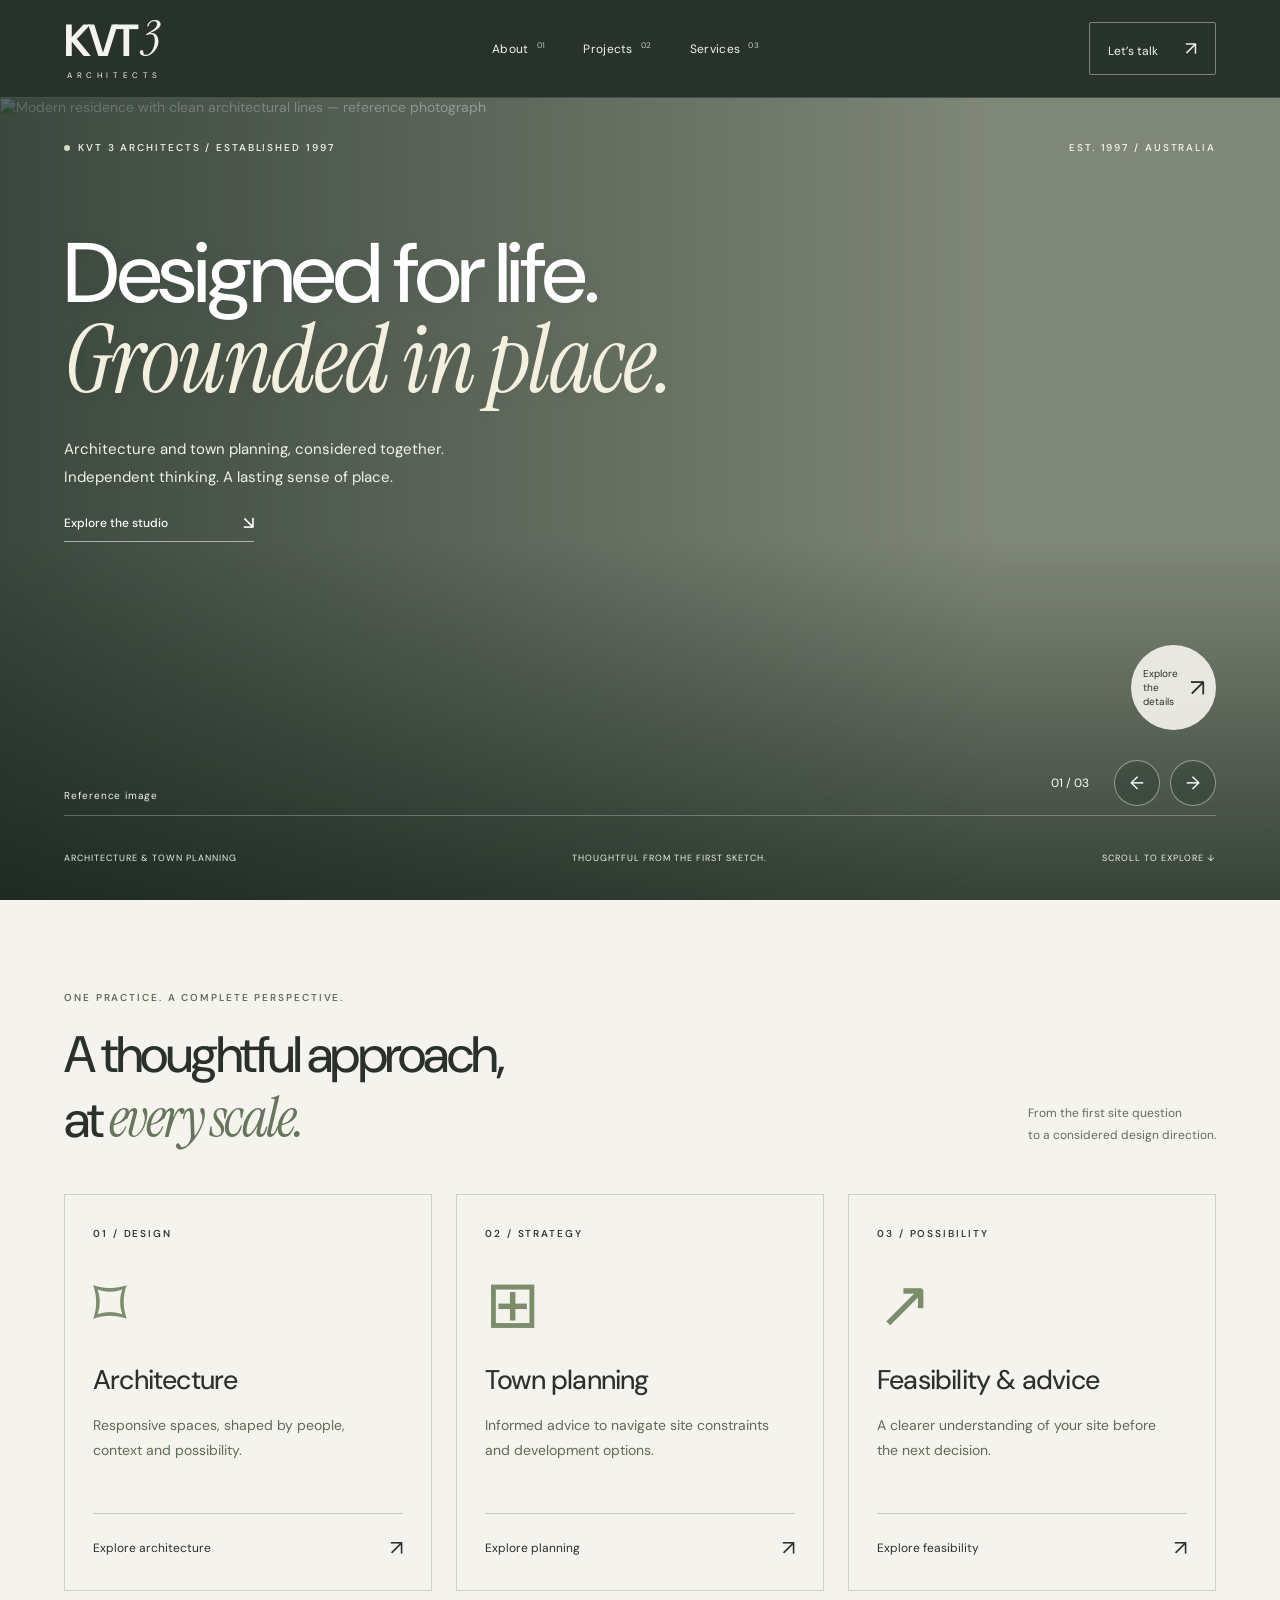
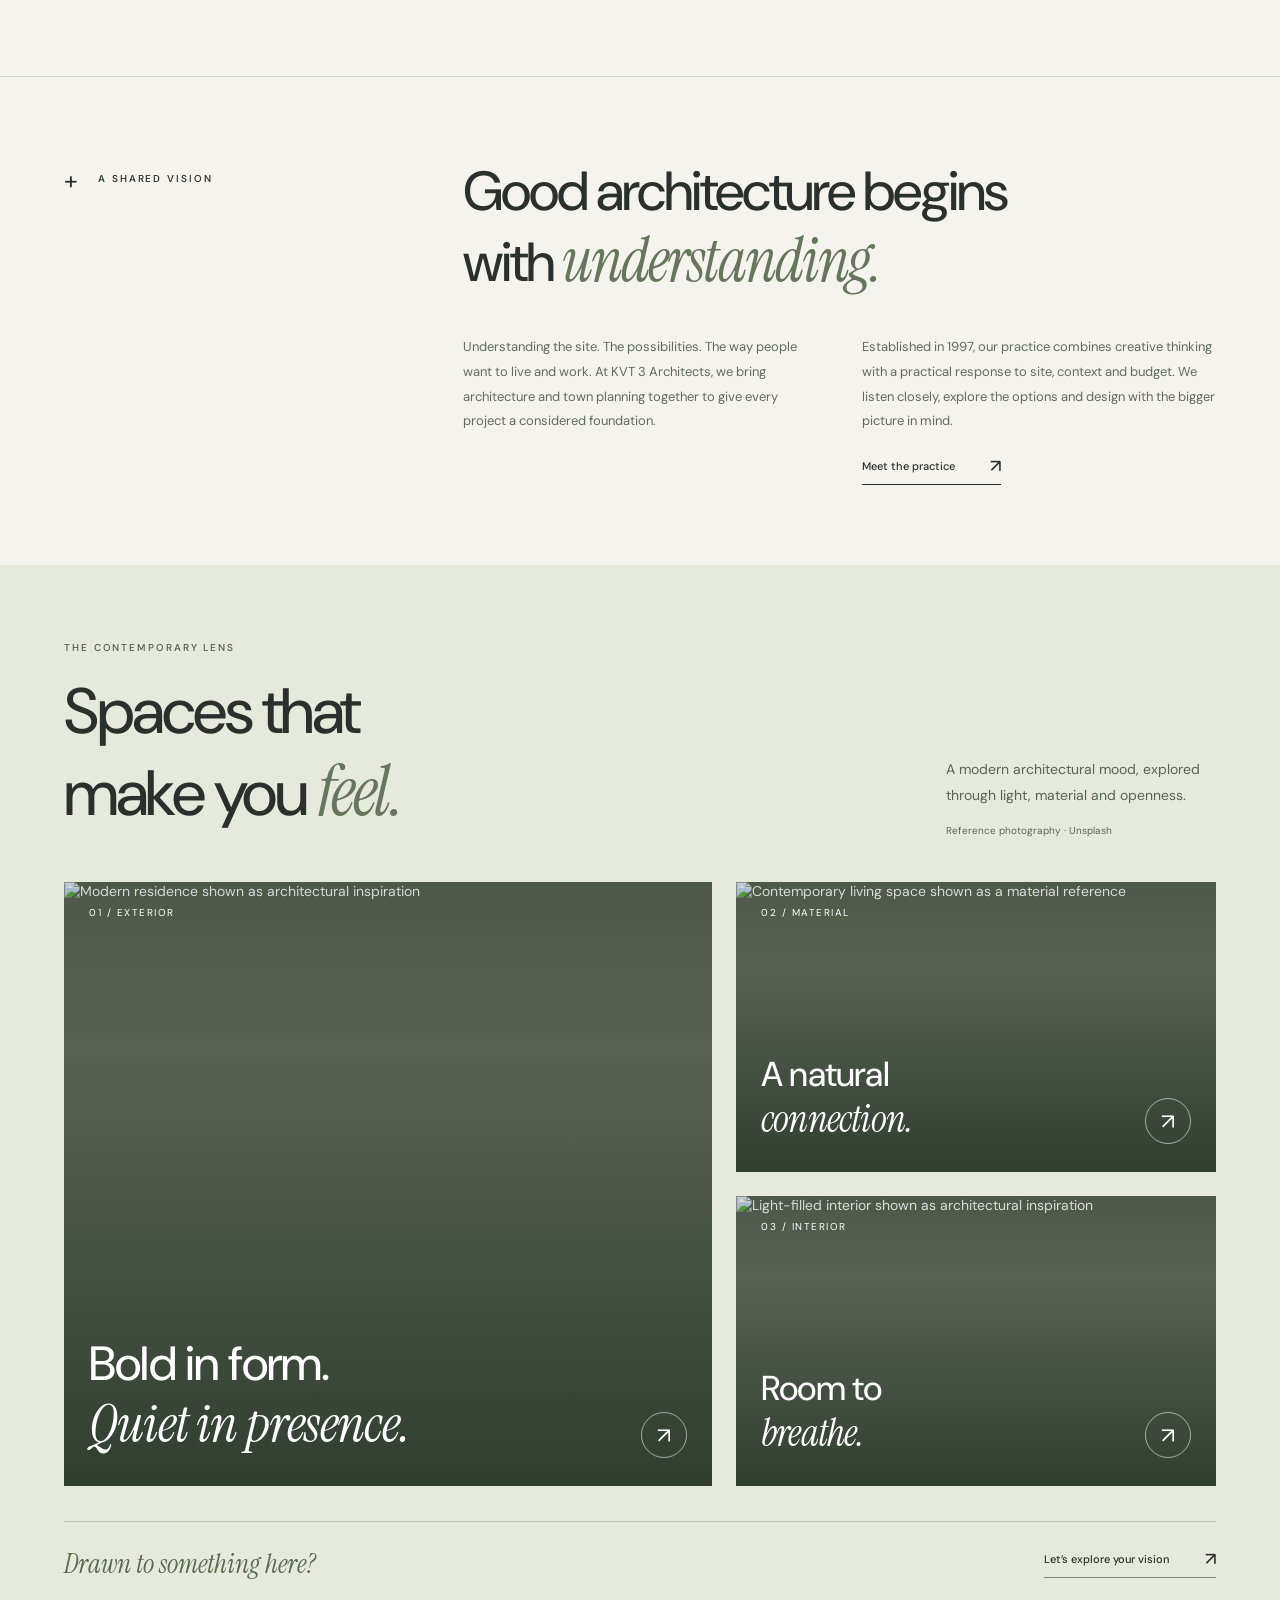
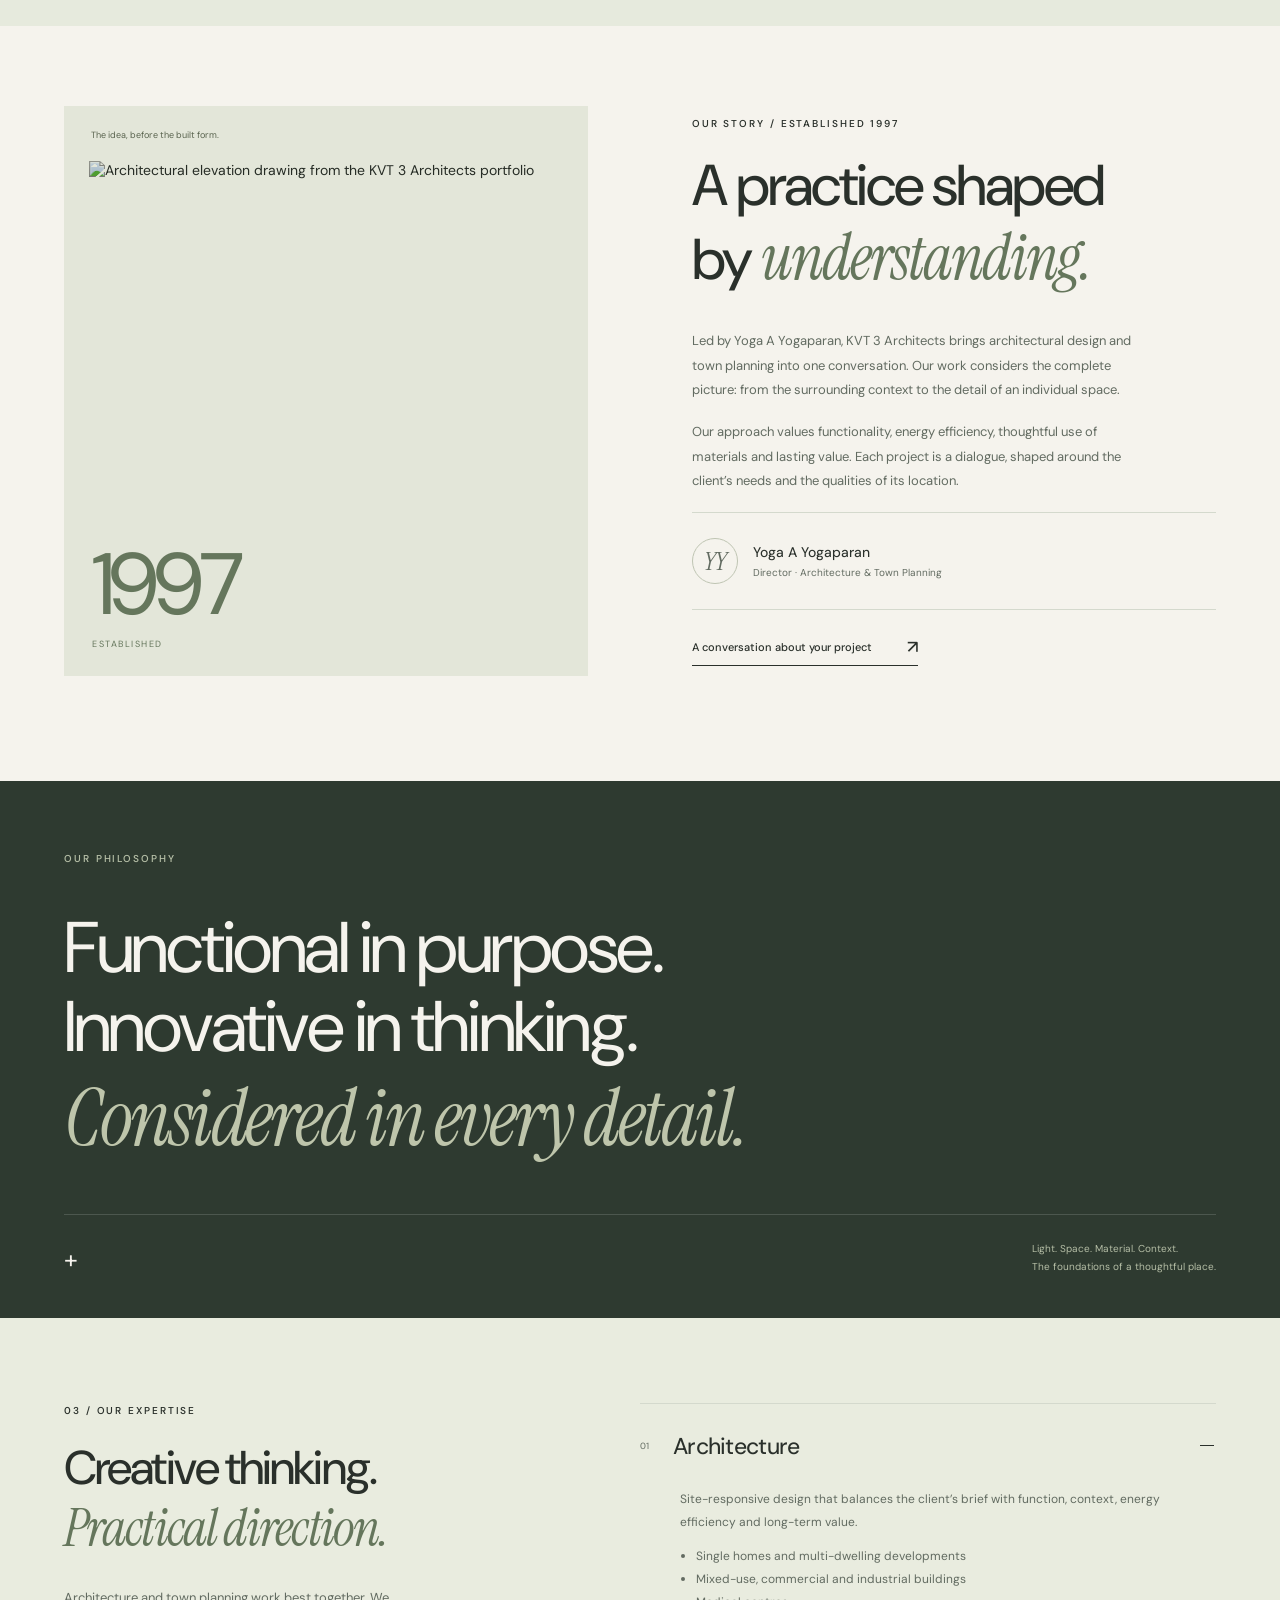
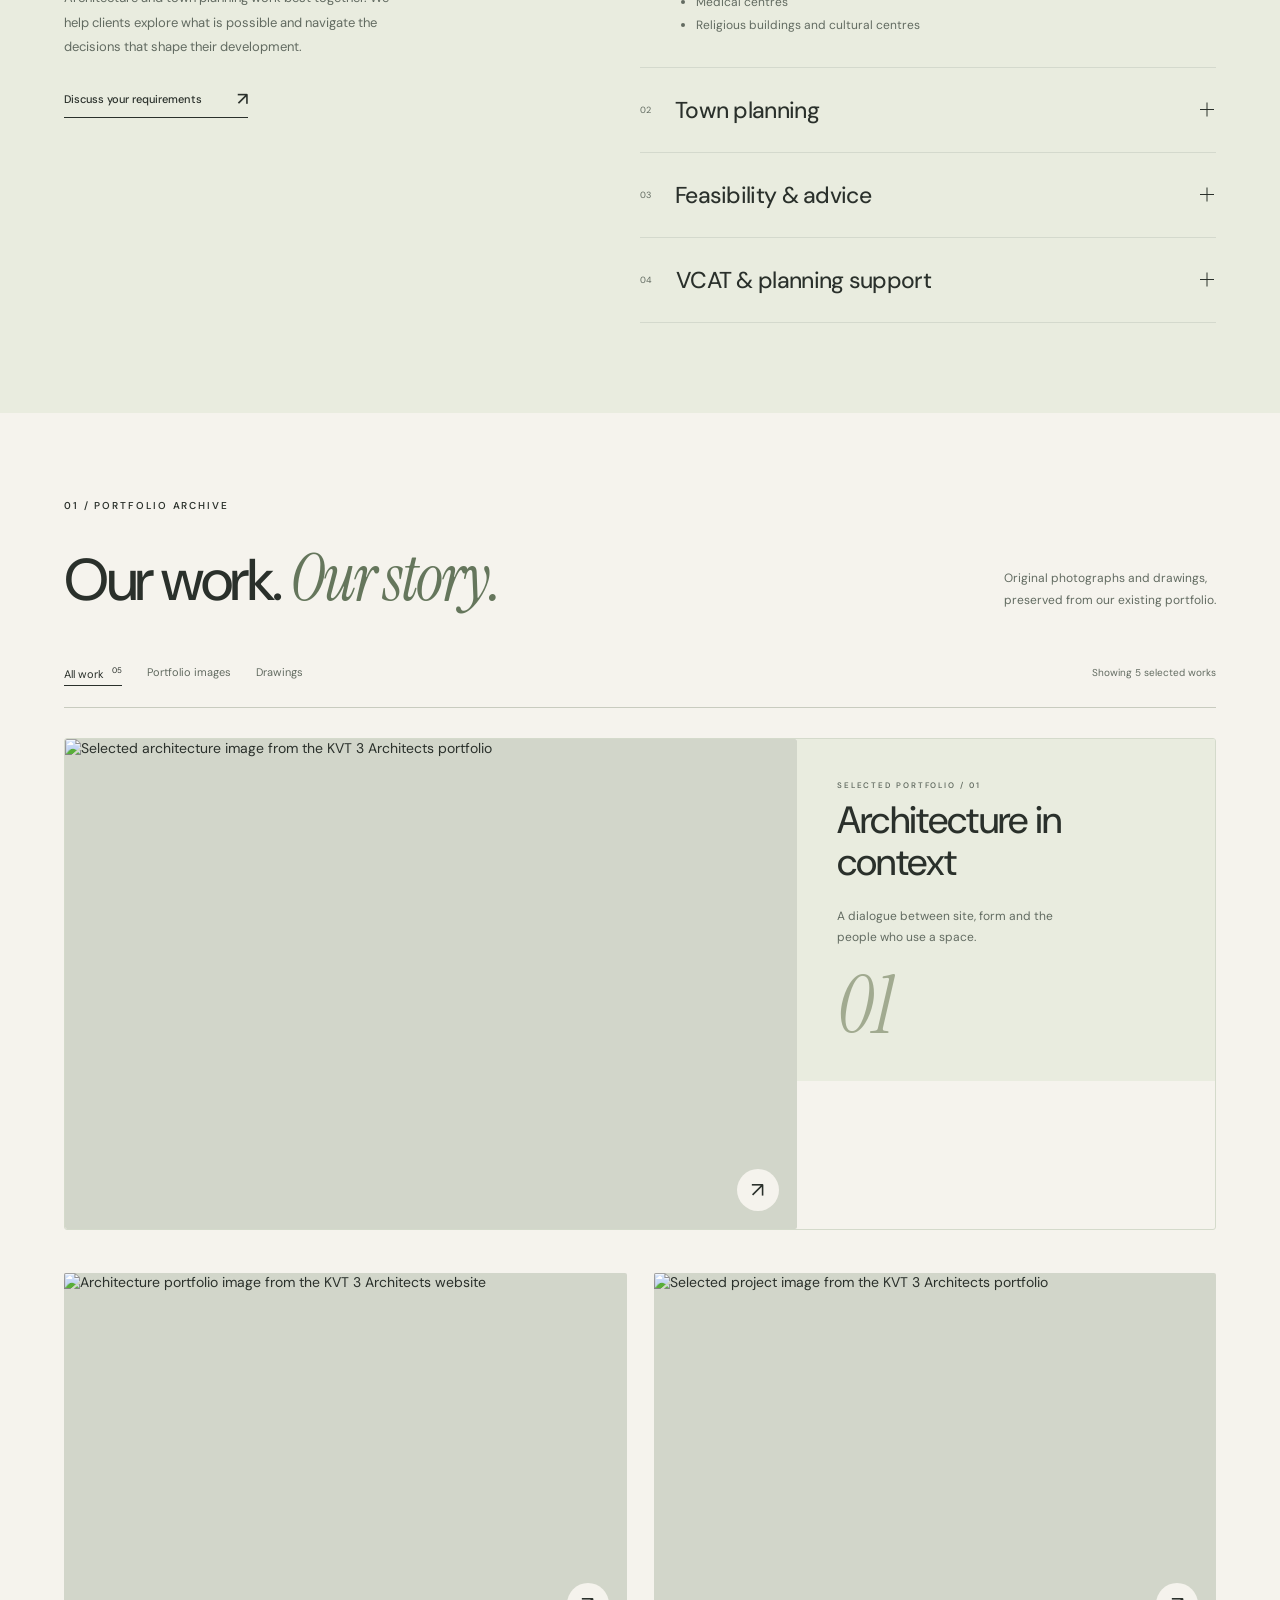
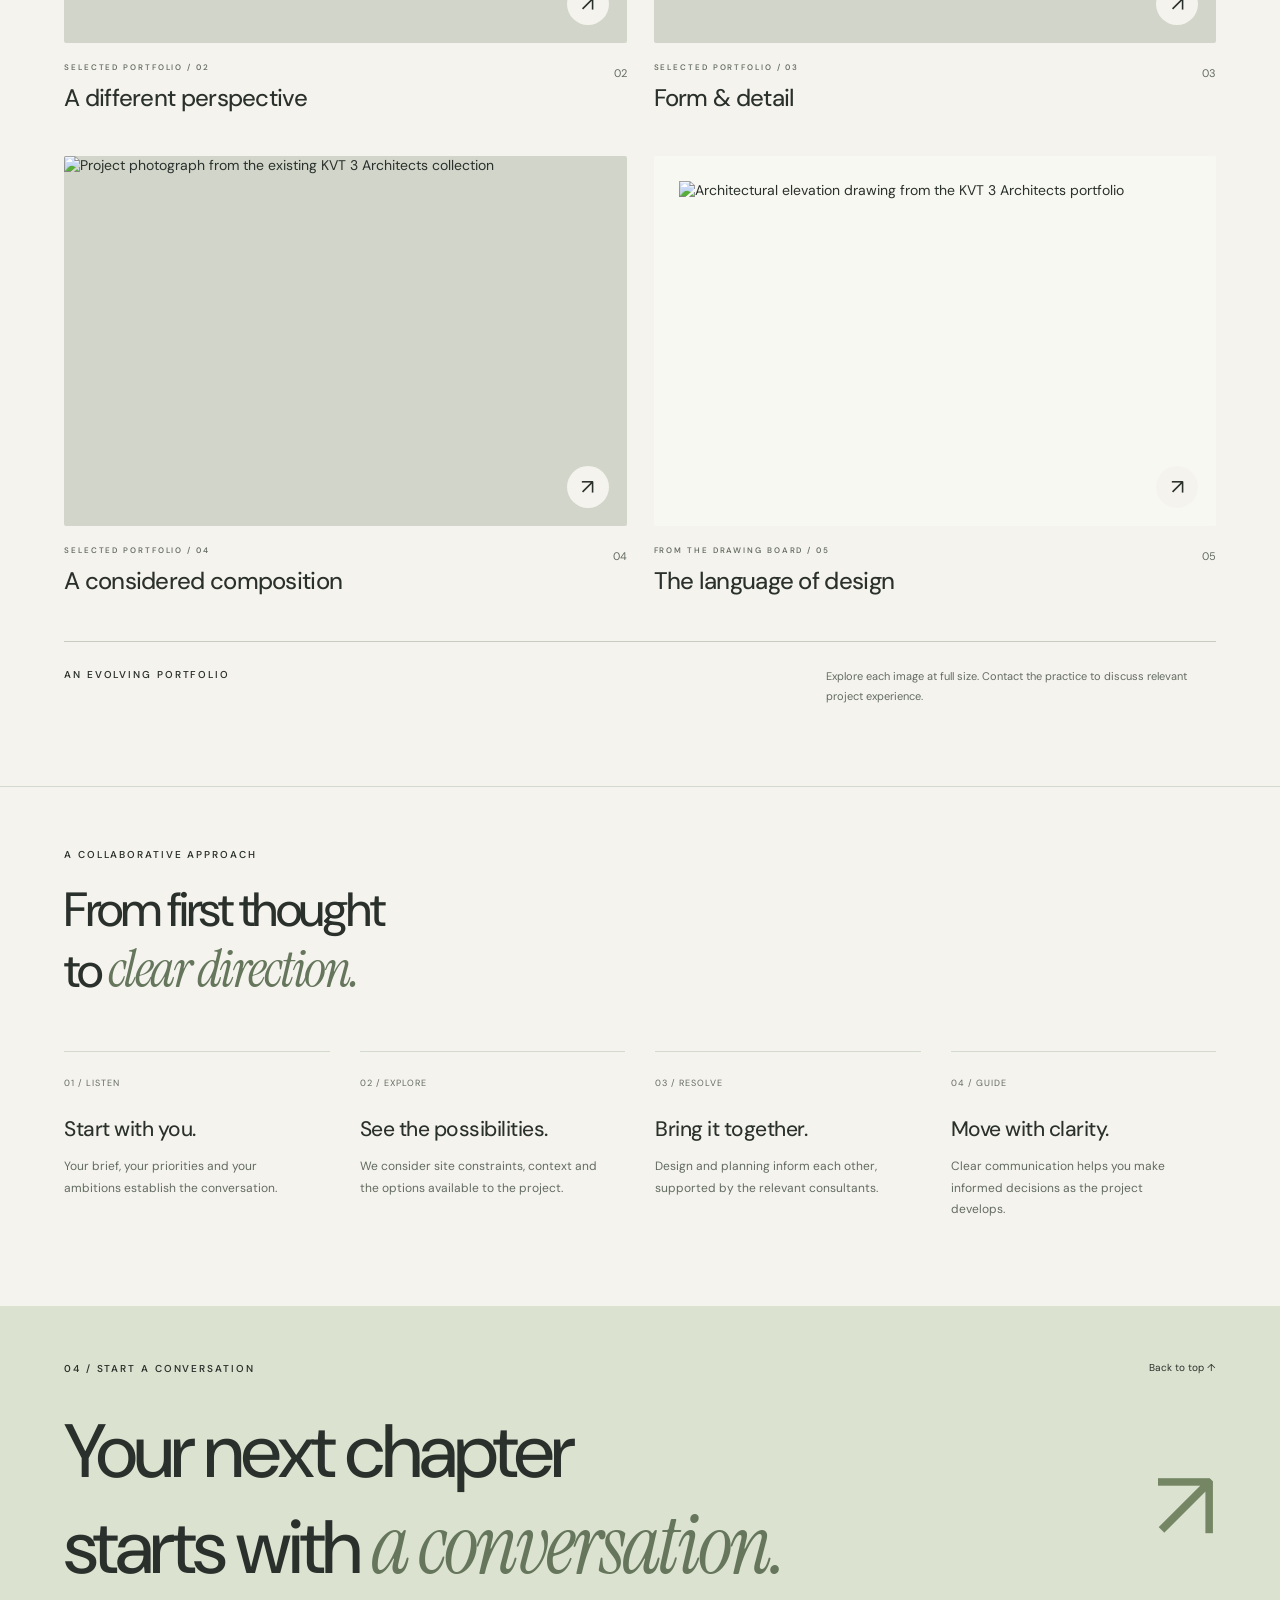
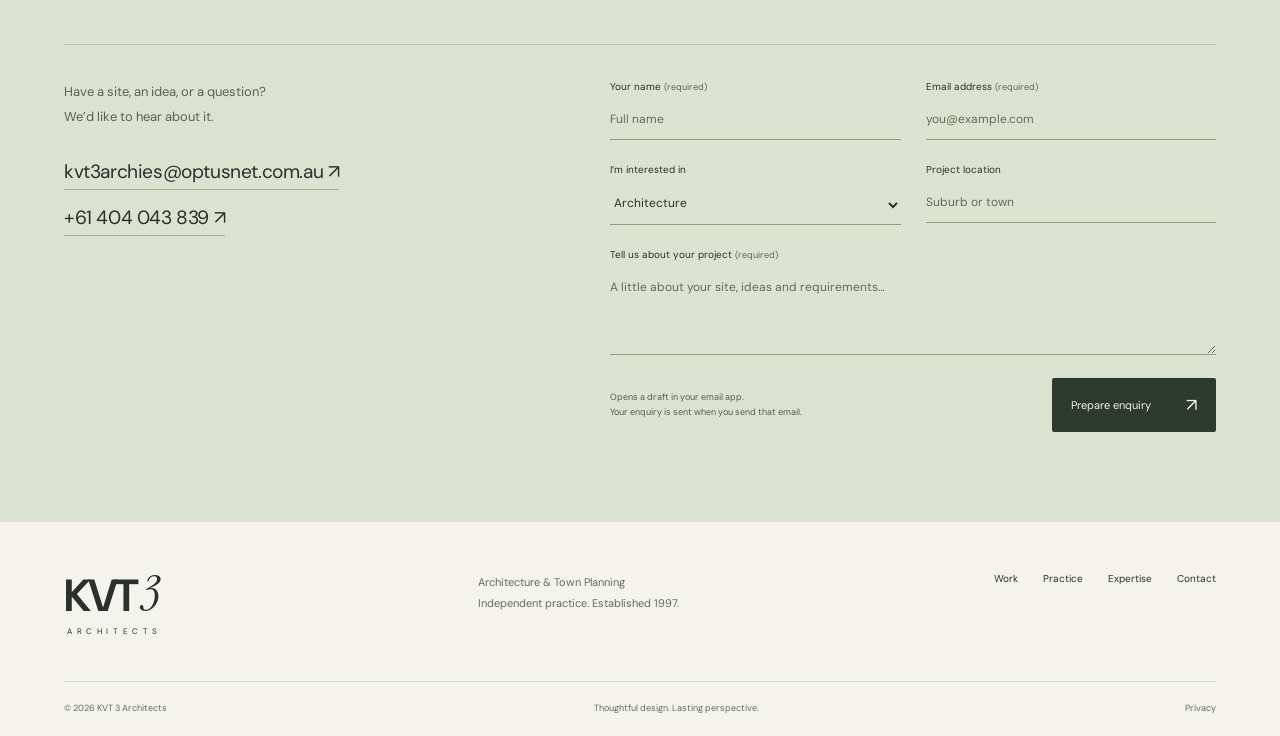
==== commit c882796e: "Apply reference-inspired immersive hero, services-first structure and mobile layouts" ====
--- a/index.html
+++ b/index.html
@@ -1,7 +1,15 @@
 <!doctype html><html lang="en-AU"><head><meta charset="utf-8"><meta name="viewport" content="width=device-width,initial-scale=1"><meta name="theme-color" content="#eeeee7"><meta name="description" content="KVT 3 Architects — architecture and town planning since 1997. Considered design and a practical understanding of place, people and development."><meta property="og:title" content="KVT 3 Architects — Architecture with perspective"><meta property="og:description" content="Architecture & town planning. Independent practice, established 1997."><meta property="og:type" content="website"><meta property="og:image" content="https://images.unsplash.com/photo-1600596542815-ffad4c1539a9?auto=format&amp;fit=crop&amp;w=2200&amp;q=85"><title>KVT 3 Architects — Architecture & Town Planning</title><link rel="icon" href="favicon.svg" type="image/svg+xml"><link rel="stylesheet" href="styles.css"><script defer src="script.js"></script></head><body><div class="reading-progress" aria-hidden="true"></div>
-<a class="skip" href="#main">Skip to content</a><header><a class="logo" href="#" aria-label="KVT 3 Architects home"><span>KVT<i>3</i></span><small>ARCHITECTS</small></a><nav aria-label="Main navigation" class="desktop-nav"><a href="#work">Selected work <sup>01</sup></a><a href="#practice">The practice <sup>02</sup></a><a href="#expertise">Expertise <sup>03</sup></a></nav><a class="header-contact" href="#contact">Let’s talk <span>↗</span></a><button class="menu-toggle" aria-expanded="false" aria-controls="mobile-menu">Menu <span aria-hidden="true">☰</span></button></header>
+<a class="skip" href="#main">Skip to content</a><header><a class="logo" href="#" aria-label="KVT 3 Architects home"><span>KVT<i>3</i></span><small>ARCHITECTS</small></a><nav aria-label="Main navigation" class="desktop-nav"><a href="#practice">About <sup>01</sup></a><a href="#perspectives">Projects <sup>02</sup></a><a href="#expertise">Services <sup>03</sup></a></nav><a class="header-contact" href="#contact">Let’s talk <span>↗</span></a><button class="menu-toggle" aria-expanded="false" aria-controls="mobile-menu">Menu <span aria-hidden="true">☰</span></button></header>
 <nav id="mobile-menu" aria-label="Mobile navigation" hidden><a href="#work">Selected work <sup>01</sup></a><a href="#practice">The practice <sup>02</sup></a><a href="#expertise">Expertise <sup>03</sup></a><a href="#contact">Let’s talk ↗</a><p class="eyebrow">Architecture & town planning<br>Established 1997</p></nav>
-<main id="main"><section class="hero pad"><div class="hero-top"><p class="eyebrow"><span class="dot"></span>Independent thinking. Enduring design.</p><p class="eyebrow est">Est. 1997 / Australia</p></div><div class="hero-heading"><h1>Architecture.<br>With <em>perspective.</em></h1><div class="hero-aside"><p>Considered spaces. Informed planning.<br>A dialogue between people and place.</p><a class="text-link" href="#work">Discover our work <span>↘</span></a></div></div><div class="hero-stage"><img id="hero-image" src="https://images.unsplash.com/photo-1600596542815-ffad4c1539a9?auto=format&amp;fit=crop&amp;w=2200&amp;q=85" alt="Modern residence with clean architectural lines — reference photograph" fetchpriority="high"><div class="hero-shade"></div><div class="hero-caption"><p class="eyebrow">A contemporary perspective</p><p>Space. Light. <em>Possibility.</em></p><span class="reference-note">Reference image</span></div><button class="hero-open" data-inspiration="0" aria-label="Explore the modern architecture reference image"><span>Explore<br>the details</span><b aria-hidden="true">↗</b></button><div class="hero-controls"><span id="slide-count" aria-live="polite">01 / 03</span><button id="slide-prev" aria-label="Previous featured image">←</button><button id="slide-next" aria-label="Next featured image">→</button></div></div><div class="hero-footer"><span>Architecture & town planning</span><span>Thoughtful from the first sketch.</span><a href="#intro">Scroll to explore ↓</a></div></section>
+<main id="main"><section class="hero pad"><div class="hero-top"><p class="eyebrow"><span class="dot"></span>KVT 3 Architects / Established 1997</p><p class="eyebrow est">Est. 1997 / Australia</p></div><div class="hero-heading"><h1>Designed for life.<br><em>Grounded in place.</em></h1><div class="hero-aside"><p>Architecture and town planning, considered together.<br>Independent thinking. A lasting sense of place.</p><a class="text-link" href="#intro">Explore the studio <span>↘</span></a></div></div><div class="hero-stage"><img id="hero-image" src="https://images.unsplash.com/photo-1600596542815-ffad4c1539a9?auto=format&amp;fit=crop&amp;w=2200&amp;q=85" alt="Modern residence with clean architectural lines — reference photograph" fetchpriority="high"><div class="hero-shade"></div><div class="hero-caption"><p class="eyebrow">Architecture / Interiors / Place</p><p>Space. Light. <em>Possibility.</em></p><span class="reference-note">Reference image</span></div><button class="hero-open" data-inspiration="0" aria-label="Explore the modern architecture reference image"><span>Explore<br>the details</span><b aria-hidden="true">↗</b></button><div class="hero-controls"><span id="slide-count" aria-live="polite">01 / 03</span><button id="slide-prev" aria-label="Previous featured image">←</button><button id="slide-next" aria-label="Next featured image">→</button></div></div><div class="hero-footer"><span>Architecture & town planning</span><span>Thoughtful from the first sketch.</span><a href="#intro">Scroll to explore ↓</a></div></section>
+<section class="service-paths pad" aria-labelledby="paths-title">
+<div class="section-heading"><div><p class="eyebrow">One practice. A complete perspective.</p><h2 id="paths-title">A thoughtful approach,<br>at <em>every scale.</em></h2></div><p class="section-description">From the first site question<br>to a considered design direction.</p></div>
+<div class="path-grid">
+<a href="#architecture-service" class="path-card"><span class="eyebrow">01 / Design</span><div class="path-symbol" aria-hidden="true">⌑</div><h3>Architecture</h3><p>Responsive spaces, shaped by people, context and possibility.</p><span class="path-link">Explore architecture <b aria-hidden="true">↗</b></span></a>
+<a href="#planning-service" class="path-card"><span class="eyebrow">02 / Strategy</span><div class="path-symbol" aria-hidden="true">⊞</div><h3>Town planning</h3><p>Informed advice to navigate site constraints and development options.</p><span class="path-link">Explore planning <b aria-hidden="true">↗</b></span></a>
+<a href="#advice-service" class="path-card"><span class="eyebrow">03 / Possibility</span><div class="path-symbol" aria-hidden="true">↗</div><h3>Feasibility & advice</h3><p>A clearer understanding of your site before the next decision.</p><span class="path-link">Explore feasibility <b aria-hidden="true">↗</b></span></a>
+</div></section>
+
 <section id="intro" class="intro pad"><div class="section-label"><span aria-hidden="true">+</span><p class="eyebrow">A shared vision</p></div><div><h2>Good architecture begins<br>with <em>understanding.</em></h2><div class="intro-columns"><p>Understanding the site. The possibilities. The way people want to live and work. At KVT 3 Architects, we bring architecture and town planning together to give every project a considered foundation.</p><div><p>Established in 1997, our practice combines creative thinking with a practical response to site, context and budget. We listen closely, explore the options and design with the bigger picture in mind.</p><a class="text-link" href="#practice">Meet the practice <span>↗</span></a></div></div></div></section>
 <section class="perspectives pad" id="perspectives">
 <div class="section-heading"><div><p class="eyebrow">The contemporary lens</p><h2>Spaces that<br>make you <em>feel.</em></h2></div><div class="perspective-intro"><p>A modern architectural mood, explored through light, material and openness.</p><span>Reference photography · Unsplash</span></div></div>
@@ -11,12 +19,13 @@
 <button class="perspective-card" data-inspiration="2" aria-label="Explore contemporary interior reference"><img src="https://images.unsplash.com/photo-1600210492486-724fe5c67fb0?auto=format&amp;fit=crop&amp;w=1000&amp;q=85" alt="Light-filled interior shown as architectural inspiration" loading="lazy"><span class="perspective-number">03 / Interior</span><div><h3>Room to<br><em>breathe.</em></h3><span aria-hidden="true">↗</span></div></button>
 </div><div class="perspectives-bottom"><p>Drawn to something here?</p><a class="text-link" href="#contact">Let’s explore your vision <span>↗</span></a></div>
 </section>
+<section id="practice" class="practice pad"><div class="practice-visual"><img src="https://kvt3archies.com/wp-content/uploads/2022/07/cad_elevation-1.png" alt="Architectural elevation drawing from the KVT 3 Architects portfolio" loading="lazy"><span class="drawing-caption">The idea, before the built form.</span><span class="practice-year">1997<small>Established</small></span></div><div class="practice-copy"><p class="eyebrow">Our story / Established 1997</p><h2>A practice shaped<br>by <em>understanding.</em></h2><p>Led by Yoga A Yogaparan, KVT 3 Architects brings architectural design and town planning into one conversation. Our work considers the complete picture: from the surrounding context to the detail of an individual space.</p><p>Our approach values functionality, energy efficiency, thoughtful use of materials and lasting value. Each project is a dialogue, shaped around the client’s needs and the qualities of its location.</p><div class="director"><span aria-hidden="true">YY</span><div><h3>Yoga A Yogaparan</h3><p>Director · Architecture & Town Planning</p></div></div><a class="text-link" href="#contact">A conversation about your project <span>↗</span></a></div></section>
+<section class="statement pad"><p class="eyebrow">Our philosophy</p><h2>Functional in purpose.<br>Innovative in thinking.<br><em>Considered in every detail.</em></h2><div class="statement-bottom"><span aria-hidden="true">+</span><p>Light. Space. Material. Context.<br>The foundations of a thoughtful place.</p></div></section>
+<section id="expertise" class="expertise pad"><div class="expertise-intro"><p class="eyebrow">03 / Our expertise</p><h2>Creative thinking.<br><em>Practical direction.</em></h2><p>Architecture and town planning work best together. We help clients explore what is possible and navigate the decisions that shape their development.</p><a class="text-link" href="#contact">Discuss your requirements <span>↗</span></a></div><div class="service-list"><details id="architecture-service" open><summary><span>01</span><h3>Architecture</h3><i aria-hidden="true"></i></summary><div class="service-body"><p>Site-responsive design that balances the client’s brief with function, context, energy efficiency and long-term value.</p><ul><li>Single homes and multi-dwelling developments</li><li>Mixed-use, commercial and industrial buildings</li><li>Medical centres</li><li>Religious buildings and cultural centres</li></ul></div></details><details id="planning-service"><summary><span>02</span><h3>Town planning</h3><i aria-hidden="true"></i></summary><div class="service-body"><p>Planning advice and coordination informed by architectural thinking, with experience working with councils, authorities and specialist consultants.</p><ul><li>Development and subdivision proposals</li><li>Land-use planning and heritage matters</li><li>Restrictive covenants</li><li>Liquor licensing and advertising signs</li></ul></div></details><details id="advice-service"><summary><span>03</span><h3>Feasibility & advice</h3><i aria-hidden="true"></i></summary><div class="service-body"><p>A clearer view of a property’s possibilities, with practical consideration of site constraints and development options.</p><ul><li>Land-use feasibility investigations</li><li>Pre-purchase inspections</li><li>Site and contextual considerations</li><li>Coordination with specialist consultants</li></ul></div></details><details><summary><span>04</span><h3>VCAT & planning support</h3><i aria-hidden="true"></i></summary><div class="service-body"><p>Experience with VCAT hearings, compulsory conferences and expert-witness work, alongside liaison with the relevant project professionals.</p><p>Contact the practice to discuss the support appropriate to your matter.</p></div></details></div></section>
 <section id="work" class="work pad"><div class="section-heading"><div><p class="eyebrow">01 / Portfolio archive</p><h2>Our work. <em>Our story.</em></h2></div><p class="section-description">Original photographs and drawings,<br>preserved from our existing portfolio.</p></div><div class="work-toolbar"><div class="filters" role="group" aria-label="Filter portfolio"><button class="active" data-filter="all" aria-pressed="true">All work <sup>05</sup></button><button data-filter="image" aria-pressed="false">Portfolio images</button><button data-filter="drawing" aria-pressed="false">Drawings</button></div><span id="work-count" aria-live="polite">Showing 5 selected works</span></div><div id="project-grid" class="project-grid"></div><div class="work-footnote"><span class="eyebrow">An evolving portfolio</span><p>Explore each image at full size. Contact the practice to discuss relevant project experience.</p></div></section>
-<section id="practice" class="practice pad"><div class="practice-visual"><img src="https://kvt3archies.com/wp-content/uploads/2022/07/cad_elevation-1.png" alt="Architectural elevation drawing from the KVT 3 Architects portfolio" loading="lazy"><span class="drawing-caption">The idea, before the built form.</span><span class="practice-year">1997<small>Established</small></span></div><div class="practice-copy"><p class="eyebrow">02 / The practice</p><h2>Experience meets<br><em>possibility.</em></h2><p>Led by Yoga A Yogaparan, KVT 3 Architects brings architectural design and town planning into one conversation. Our work considers the complete picture: from the surrounding context to the detail of an individual space.</p><p>Our approach values functionality, energy efficiency, thoughtful use of materials and lasting value. Each project is a dialogue, shaped around the client’s needs and the qualities of its location.</p><div class="director"><span aria-hidden="true">YY</span><div><h3>Yoga A Yogaparan</h3><p>Director · Architecture & Town Planning</p></div></div><a class="text-link" href="#contact">A conversation about your project <span>↗</span></a></div></section>
-<section class="statement pad"><p class="eyebrow">Our philosophy</p><h2>Functional in purpose.<br>Innovative in thinking.<br><em>Considered in every detail.</em></h2><div class="statement-bottom"><span aria-hidden="true">+</span><p>Light. Space. Material. Context.<br>The foundations of a thoughtful place.</p></div></section>
-<section id="expertise" class="expertise pad"><div class="expertise-intro"><p class="eyebrow">03 / Our expertise</p><h2>Creative thinking.<br><em>Practical direction.</em></h2><p>Architecture and town planning work best together. We help clients explore what is possible and navigate the decisions that shape their development.</p><a class="text-link" href="#contact">Discuss your requirements <span>↗</span></a></div><div class="service-list"><details open><summary><span>01</span><h3>Architecture</h3><i aria-hidden="true"></i></summary><div class="service-body"><p>Site-responsive design that balances the client’s brief with function, context, energy efficiency and long-term value.</p><ul><li>Single homes and multi-dwelling developments</li><li>Mixed-use, commercial and industrial buildings</li><li>Medical centres</li><li>Religious buildings and cultural centres</li></ul></div></details><details><summary><span>02</span><h3>Town planning</h3><i aria-hidden="true"></i></summary><div class="service-body"><p>Planning advice and coordination informed by architectural thinking, with experience working with councils, authorities and specialist consultants.</p><ul><li>Development and subdivision proposals</li><li>Land-use planning and heritage matters</li><li>Restrictive covenants</li><li>Liquor licensing and advertising signs</li></ul></div></details><details><summary><span>03</span><h3>Feasibility & advice</h3><i aria-hidden="true"></i></summary><div class="service-body"><p>A clearer view of a property’s possibilities, with practical consideration of site constraints and development options.</p><ul><li>Land-use feasibility investigations</li><li>Pre-purchase inspections</li><li>Site and contextual considerations</li><li>Coordination with specialist consultants</li></ul></div></details><details><summary><span>04</span><h3>VCAT & planning support</h3><i aria-hidden="true"></i></summary><div class="service-body"><p>Experience with VCAT hearings, compulsory conferences and expert-witness work, alongside liaison with the relevant project professionals.</p><p>Contact the practice to discuss the support appropriate to your matter.</p></div></details></div></section>
+
 <section class="process pad"><div class="section-heading"><div><p class="eyebrow">A collaborative approach</p><h2>From first thought<br>to <em>clear direction.</em></h2></div></div><div class="process-grid"><article><span>01 / Listen</span><h3>Start with you.</h3><p>Your brief, your priorities and your ambitions establish the conversation.</p></article><article><span>02 / Explore</span><h3>See the possibilities.</h3><p>We consider site constraints, context and the options available to the project.</p></article><article><span>03 / Resolve</span><h3>Bring it together.</h3><p>Design and planning inform each other, supported by the relevant consultants.</p></article><article><span>04 / Guide</span><h3>Move with clarity.</h3><p>Clear communication helps you make informed decisions as the project develops.</p></article></div></section>
-<section id="contact" class="contact pad"><div class="contact-top"><p class="eyebrow">04 / Start a conversation</p><a href="#">Back to top ↑</a></div><div class="contact-heading"><h2>Every great space<br>starts with <em>a conversation.</em></h2><span aria-hidden="true">↗</span></div><div class="contact-bottom"><div class="contact-info"><p>Have a site, an idea, or a question?<br>We’d like to hear about it.</p><a href="mailto:kvt3archies@optusnet.com.au">kvt3archies@optusnet.com.au ↗</a><a href="tel:+61404043839">+61 404 043 839 ↗</a></div><form id="enquiry-form"><div class="form-row"><div><label for="name">Your name <span>(required)</span></label><input id="name" name="name" autocomplete="name" required maxlength="100" placeholder="Full name"></div><div><label for="email">Email address <span>(required)</span></label><input id="email" name="email" type="email" autocomplete="email" required maxlength="160" placeholder="you@example.com"></div></div><div class="form-row"><div><label for="service">I’m interested in</label><select id="service" name="service"><option>Architecture</option><option>Town planning</option><option>Feasibility & advice</option><option>VCAT & planning support</option><option>General enquiry</option></select></div><div><label for="location">Project location</label><input id="location" name="location" autocomplete="address-level2" maxlength="160" placeholder="Suburb or town"></div></div><label for="message">Tell us about your project <span>(required)</span></label><textarea id="message" name="message" required rows="3" maxlength="4000" placeholder="A little about your site, ideas and requirements…"></textarea><div class="form-submit"><p>Opens a draft in your email app.<br>Your enquiry is sent when you send that email.</p><button type="submit">Prepare enquiry <span>↗</span></button></div><p id="form-status" role="status"></p></form></div></section></main>
+<section id="contact" class="contact pad"><div class="contact-top"><p class="eyebrow">04 / Start a conversation</p><a href="#">Back to top ↑</a></div><div class="contact-heading"><h2>Your next chapter<br>starts with <em>a conversation.</em></h2><span aria-hidden="true">↗</span></div><div class="contact-bottom"><div class="contact-info"><p>Have a site, an idea, or a question?<br>We’d like to hear about it.</p><a href="mailto:kvt3archies@optusnet.com.au">kvt3archies@optusnet.com.au ↗</a><a href="tel:+61404043839">+61 404 043 839 ↗</a></div><form id="enquiry-form"><div class="form-row"><div><label for="name">Your name <span>(required)</span></label><input id="name" name="name" autocomplete="name" required maxlength="100" placeholder="Full name"></div><div><label for="email">Email address <span>(required)</span></label><input id="email" name="email" type="email" autocomplete="email" required maxlength="160" placeholder="you@example.com"></div></div><div class="form-row"><div><label for="service">I’m interested in</label><select id="service" name="service"><option>Architecture</option><option>Town planning</option><option>Feasibility & advice</option><option>VCAT & planning support</option><option>General enquiry</option></select></div><div><label for="location">Project location</label><input id="location" name="location" autocomplete="address-level2" maxlength="160" placeholder="Suburb or town"></div></div><label for="message">Tell us about your project <span>(required)</span></label><textarea id="message" name="message" required rows="3" maxlength="4000" placeholder="A little about your site, ideas and requirements…"></textarea><div class="form-submit"><p>Opens a draft in your email app.<br>Your enquiry is sent when you send that email.</p><button type="submit">Prepare enquiry <span>↗</span></button></div><p id="form-status" role="status"></p></form></div></section></main>
 <footer class="pad"><div class="footer-top"><a href="#" class="logo" aria-label="KVT 3 Architects home"><span>KVT<i>3</i></span><small>ARCHITECTS</small></a><p>Architecture & Town Planning<br>Independent practice. Established 1997.</p><div><a href="#work">Work</a><a href="#practice">Practice</a><a href="#expertise">Expertise</a><a href="#contact">Contact</a></div></div><div class="footer-bottom"><span>© <span id="year">2026</span> KVT 3 Architects</span><span>Thoughtful design. Lasting perspective.</span><button id="privacy-open">Privacy</button></div></footer><div class="phone-contact" aria-label="Quick contact"><a href="tel:+61404043839"><span aria-hidden="true">↗</span> Call the studio</a><a href="#contact">Discuss your project <span aria-hidden="true">↗</span></a></div>
 <dialog id="project-dialog" aria-labelledby="project-title"><button class="dialog-close" aria-label="Close project">Close <span>×</span></button><div class="dialog-image"><img id="project-image" alt=""></div><div class="dialog-info"><div><p class="eyebrow" id="project-type"></p><h2 id="project-title"></h2><p id="project-description"></p></div><a class="text-link" id="project-enquire" href="#contact">Discuss a similar project <span>↗</span></a></div><div class="dialog-nav"><button id="project-prev">← Previous</button><span id="project-position"></span><button id="project-next">Next →</button></div></dialog>
 <dialog id="privacy-dialog" aria-labelledby="privacy-title"><button class="dialog-close" aria-label="Close privacy information">Close <span>×</span></button><p class="eyebrow">Your information</p><h2 id="privacy-title">Privacy</h2><p>The enquiry form prepares a draft in your own email application. It does not submit or store form contents on this website. Your email provider handles the message when you choose to send it.</p><p>Portfolio images load from the existing KVT 3 Architects website. Modern reference photography loads from Unsplash. Fonts load from Google Fonts. Your browser connects to those providers when displaying these resources. This site does not use analytics or advertising cookies.</p><p>For questions about information shared with the practice, email <a href="mailto:kvt3archies@optusnet.com.au">kvt3archies@optusnet.com.au</a>.</p></dialog><noscript><p class="noscript">Enable JavaScript to explore the portfolio viewer. You can still read our services and contact us by phone or email.</p></noscript>
--- a/styles.css
+++ b/styles.css
@@ -245,3 +245,168 @@
  .perspective-card h3{font-size:30px}
 }
 @media(prefers-reduced-motion:reduce){.entered{animation:none!important}}
+
+/* Place edition — immersive opening, composed service paths and generous image rhythm. */
+:root{--paper:#f5f3ed;--ink:#2a302b;--muted:#626b61;--line:#d4d9cd;--olive:#7c886e}
+header{background:#27322b;color:#f5f3ed;margin:0;height:98px;padding:0 5%;max-width:none;border-bottom:1px solid #ffffff24}
+.desktop-nav{margin-left:0;gap:38px}
+.desktop-nav sup{color:#c4cebc}
+.desktop-nav a{font-size:12px;letter-spacing:.3px}
+.header-contact{border:1px solid #ffffff65;padding:13px 18px;border-radius:2px}
+.header-contact:after{display:none}
+.header-contact span{margin-left:24px}
+.header-contact:hover{background:#ffffff15}
+.hero{position:relative;isolation:isolate;min-height:720px;height:min(850px,calc(100svh - 98px));padding:0;color:white;background:#4a584a;overflow:hidden}
+.hero-stage{position:absolute;inset:0;width:100%;height:100%;border-radius:0;z-index:-1}
+.hero-stage>img{object-position:50% 58%}
+.hero-shade{background:linear-gradient(90deg,#0b1b15aa,#0b1b1530 78%),linear-gradient(0deg,#091910a0,transparent 45%);pointer-events:none}
+.hero-top{position:relative;z-index:1;padding:42px 5% 0;color:#eef1e9;pointer-events:none}
+.hero-top .eyebrow{font-size:10px}
+.hero .dot{background:#d2dec2}
+.hero-heading{position:relative;z-index:1;margin:0;padding:74px 5% 155px;pointer-events:none;max-width:1600px}
+.hero h1{font-size:clamp(65px,6.6vw,116px);line-height:1.02;letter-spacing:-3.5px;max-width:1100px;text-shadow:0 2px 20px #10201812}
+.hero h1 em{color:#f4f0df;letter-spacing:-2px;font-size:1.11em}
+.hero-aside{display:block;width:auto;max-width:600px;margin-top:30px}
+.hero-aside p{font-size:15px;line-height:1.85;color:#f1f2e9}
+.hero-aside .text-link{pointer-events:auto;margin-top:22px;color:white;border-color:#ffffff8c;font-size:12px;min-width:190px}
+.hero-open{position:absolute;top:auto;right:5%;bottom:170px;width:85px;height:85px;background:#f5f3edea;color:#2a302b;z-index:3}
+.hero-caption{left:5%;bottom:98px;right:auto;pointer-events:none}
+.hero-caption .eyebrow,.hero-caption>p:last-of-type{display:none}
+.reference-note{margin:0;font-size:10px;letter-spacing:.8px;color:#f3f3e9}
+.hero-controls{right:5%;bottom:94px;z-index:3}
+.hero-controls button{width:46px;height:46px;background:#1b2b2040}
+.hero-controls>span{font-size:12px}
+.hero-footer{position:absolute;left:5%;right:5%;bottom:0;padding:20px 0;border-color:#ffffff45;border-top:1px solid #ffffff45;border-bottom:0;color:#edf1e5;min-height:68px;align-items:center;z-index:2}
+.hero-footer a{min-height:44px;display:flex;align-items:center}
+.intro{background:var(--paper);padding-top:100px;padding-bottom:105px;grid-template-columns:1fr 2.1fr}
+.intro h2{font-size:clamp(38px,4.3vw,72px)}
+.intro h2 em,.section-heading h2 em,.practice-copy h2 em,.expertise h2 em,.contact h2 em{color:#65765c}
+.perspectives{background:#e6eadd;color:var(--ink);padding-top:75px;padding-bottom:45px}
+.perspectives .eyebrow{color:#57664e}
+.perspectives h2 em{color:#65765c}
+.perspective-intro p{color:#586550}
+.perspective-intro>span{color:#5c6855}
+.perspectives-grid{grid-template-columns:1.35fr 1fr;grid-template-rows:290px 290px;gap:24px}
+.perspective-card{border-radius:0}
+.perspective-card:first-child h3{font-size:48px}
+.perspective-card:after{background:linear-gradient(180deg,#18281930,transparent 28%,#13241795)}
+.perspectives-bottom{border-color:#bcc7b2}
+.perspectives-bottom>p{color:#5a6b4e}
+.perspectives .text-link{color:var(--ink);border-color:#7c8b6e}
+.practice{background:#f5f3ed;padding-top:105px;padding-bottom:105px}
+.practice-visual{background:#e3e6d9}
+.practice-year{color:#65765c}
+.statement{background:#2e3a30}
+.service-paths{padding-top:90px;padding-bottom:85px;background:#f5f3ed}
+.service-paths .section-heading h2{font-size:clamp(38px,4vw,62px)}
+.path-grid{display:grid;grid-template-columns:repeat(3,minmax(0,1fr));gap:24px;margin-top:40px}
+.path-card{border:1px solid #cdd4c2;display:block;padding:28px;position:relative;transition:background .3s,transform .3s}
+.path-card:hover{background:#e7ebdf;transform:translateY(-5px)}
+.path-symbol{font-family:Georgia,serif;font-size:66px;line-height:1;color:#7b8d6b;margin:30px 0 24px;font-weight:400}
+.path-card h3{font-size:27px;letter-spacing:-.8px;margin-bottom:16px}
+.path-card>p{font-size:14px;line-height:1.8;color:#5e6b54;max-width:29ch;min-height:76px}
+.path-link{display:flex;align-items:center;justify-content:space-between;border-top:1px solid #c4cdb9;padding-top:20px;margin-top:24px;font-size:12px;min-height:46px}
+.path-link b{font-size:21px;font-weight:400}
+.expertise{background:#e9ecdf;padding-top:85px;padding-bottom:90px}
+.expertise details{scroll-margin-top:30px}
+.work{background:#f5f3ed;padding-top:85px}
+.work .section-heading h2{font-size:clamp(40px,4.6vw,70px)}
+.project-card:first-child{border:1px solid #d4dacb}
+.project-card:first-child .project-caption{background:#e9ecdf}
+.process{background:#f5f3ed}
+.contact{background:#dce2d0}
+.contact-heading>span{color:#748663}
+.form-submit button,.phone-contact a:last-child{background:#2e3a30}
+footer{background:#f5f3ed}
+@media(min-width:1700px){header{padding-left:max(5%,calc((100vw - 1550px)/2));padding-right:max(5%,calc((100vw - 1550px)/2))}.hero-heading{margin:auto}.hero-top{padding-left:max(5%,calc((100vw - 1550px)/2));padding-right:max(5%,calc((100vw - 1550px)/2))}}
+@media(max-width:1050px) and (min-width:761px){
+ .hero{height:auto;min-height:700px}
+ .hero h1{font-size:clamp(64px,7.3vw,84px)}
+ .hero-heading{padding-top:80px}
+ .perspectives-grid{grid-template-rows:260px 260px}
+ .path-card{padding:22px}
+ .path-card h3{font-size:24px}
+ .path-card>p{min-height:100px}
+}
+@media(max-width:760px){
+ header{height:80px;padding:0 20px;position:sticky;top:0;z-index:30}
+ .logo{color:#f5f3ed}
+ .menu-toggle{color:#f5f3ed}
+ #mobile-menu{background:#27322b;color:#f5f3ed;top:80px}
+ #mobile-menu>a{border-color:#ffffff35}
+ #mobile-menu .eyebrow{color:#ccd5c2}
+ .hero{height:auto;min-height:660px}
+ .hero-top{padding:26px 20px 0}
+ .hero-top .eyebrow{font-size:9px;letter-spacing:1px;line-height:1.7}
+ .hero-heading{padding:72px 20px 176px;margin:0}
+ .hero h1{font-size:clamp(39px,9.8vw,66px);letter-spacing:-1.5px;line-height:1.1}
+ .hero h1 em{letter-spacing:-1.1px}
+ .hero-aside{margin-top:24px}
+ .hero-aside p{font-size:14px;line-height:1.85;max-width:30ch}
+ .hero-aside p br{display:none}
+ .hero-aside .text-link{display:inline-flex;width:auto;min-width:185px;font-size:13px;margin-top:20px}
+ .hero-open{width:64px;height:64px;bottom:99px;top:auto;right:20px;gap:7px;padding:10px}
+ .hero-open span{font-size:8px}
+ .hero-open b{font-size:18px}
+ .hero-caption{left:20px;bottom:116px}
+ .reference-note{font-size:9px;letter-spacing:.5px}
+ .hero-controls{left:20px;right:20px;bottom:19px;z-index:4;width:auto;justify-content:flex-end;gap:10px}
+ .hero-controls>span{margin-right:auto}
+ .hero-controls button{width:44px;height:44px}
+ .hero-footer{left:20px;right:20px;bottom:0;min-height:80px;padding:14px 0 68px;border-top:0;pointer-events:none}
+ .hero-footer>span{display:none}
+ .hero-footer>a{position:absolute;bottom:79px;left:0;min-height:32px;font-size:10px;pointer-events:auto;display:none}
+ .hero-stage{height:100%;position:absolute;inset:0;z-index:-1}
+ .hero-stage>img{object-position:60% center}
+ .hero-shade{background:linear-gradient(90deg,#0a1d14b3,#0a1d1455),linear-gradient(0deg,#10201890,transparent 50%)}
+ .intro{padding-top:60px;padding-bottom:65px;display:block}
+ .intro h2{font-size:clamp(32px,8.2vw,48px);line-height:1.15}
+ .perspectives{padding-top:54px;padding-bottom:35px}
+ .perspectives-grid{display:grid;grid-template-columns:1fr;grid-template-rows:none;gap:20px}
+ .perspective-card,.perspective-card:first-child{aspect-ratio:1.1;height:auto}
+ .perspective-card:first-child{aspect-ratio:.9}
+ .perspective-card:first-child h3{font-size:36px}
+ .perspective-card h3{font-size:32px}
+ .practice{padding-top:65px;padding-bottom:65px}
+ .service-paths{padding-top:58px;padding-bottom:60px}
+ .service-paths .section-heading h2{font-size:clamp(33px,8.8vw,48px);line-height:1.12}
+ .path-grid{grid-template-columns:1fr;gap:16px;margin-top:30px}
+ .path-card{padding:24px;display:grid;grid-template-columns:1fr 60px;gap:0 15px}
+ .path-card>.eyebrow{grid-column:1}
+ .path-symbol{grid-column:2;grid-row:1/4;font-size:52px;align-self:center;text-align:center;margin:0}
+ .path-card h3{grid-column:1;font-size:26px;line-height:1.2;margin:17px 0 12px}
+ .path-card>p{grid-column:1;font-size:14px;line-height:1.8;min-height:0;max-width:100%}
+ .path-link{grid-column:1/-1;font-size:13px;margin-top:22px;padding-top:15px;min-height:48px}
+ .expertise{padding-top:58px;padding-bottom:60px}
+ .expertise details{scroll-margin-top:96px}
+ .work{padding-top:58px}
+ .work .section-heading h2{font-size:clamp(36px,9vw,50px)}
+ .phone-contact{background:#f5f3edf5}
+ .phone-contact a:first-child{color:#2a302b}
+ .footer-top .logo{color:#2a302b}
+}
+@media(max-width:350px){
+ header{padding-left:16px;padding-right:16px}
+ .hero-top{padding-left:16px;padding-right:16px}
+ .hero-heading{padding-left:16px;padding-right:16px;padding-top:62px}
+ .hero{min-height:640px}
+ .hero h1{font-size:35px;letter-spacing:-1.2px}
+ .hero-aside p{font-size:13px}
+ .hero-open{right:16px}
+ .hero-caption,.hero-controls{left:16px}
+ .path-card{padding:20px;grid-template-columns:1fr 40px}
+ .path-symbol{font-size:42px}
+ .path-card h3{font-size:24px}
+}
+
+/* Clear services-first structure informed by the DW reference. */
+.service-paths{border-bottom:1px solid var(--line);background:#f5f3ed}
+.service-paths .section-heading .eyebrow{color:#58674f}
+.intro{padding-top:85px;padding-bottom:80px}
+.practice{padding-top:80px}
+@media(max-width:760px){
+ .service-paths{padding-top:55px;padding-bottom:55px}
+ .intro{padding-top:55px;padding-bottom:55px}
+ .practice{padding-top:55px}
+ .path-card:hover{transform:none}
+}
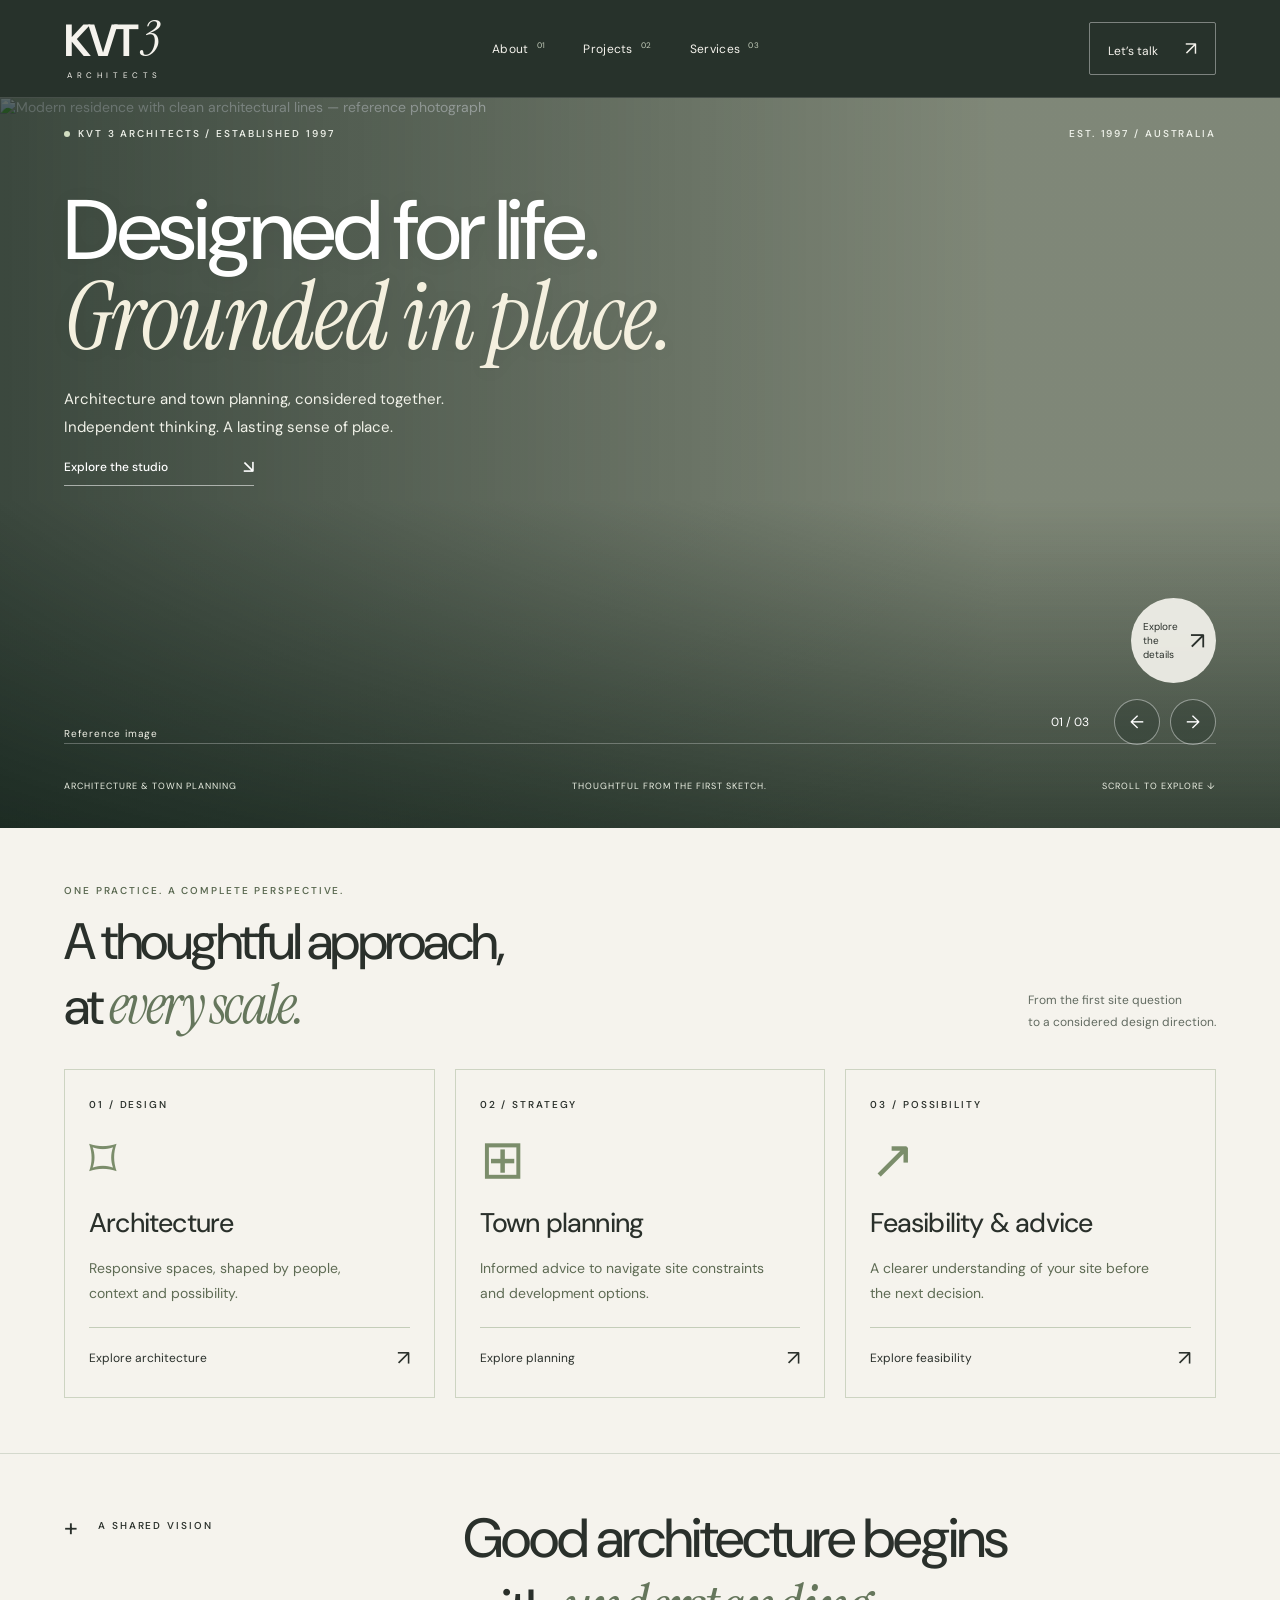
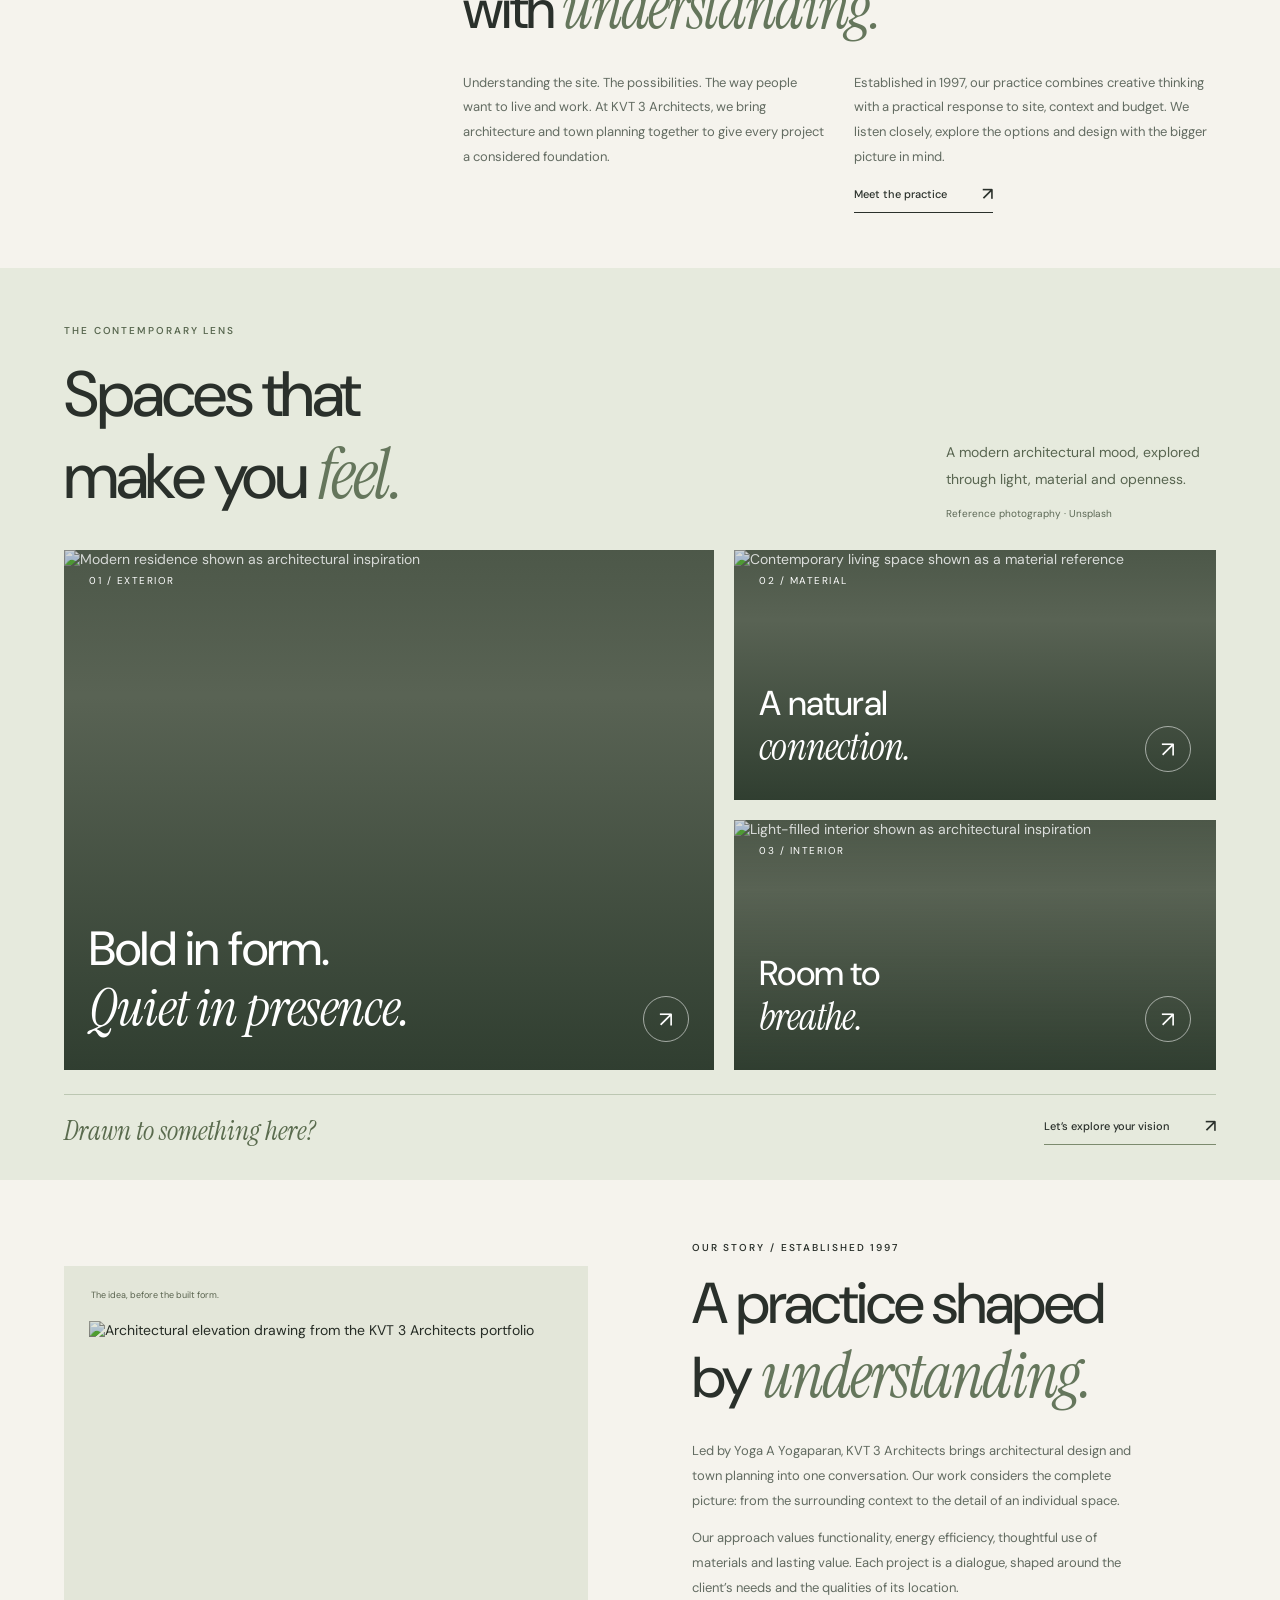
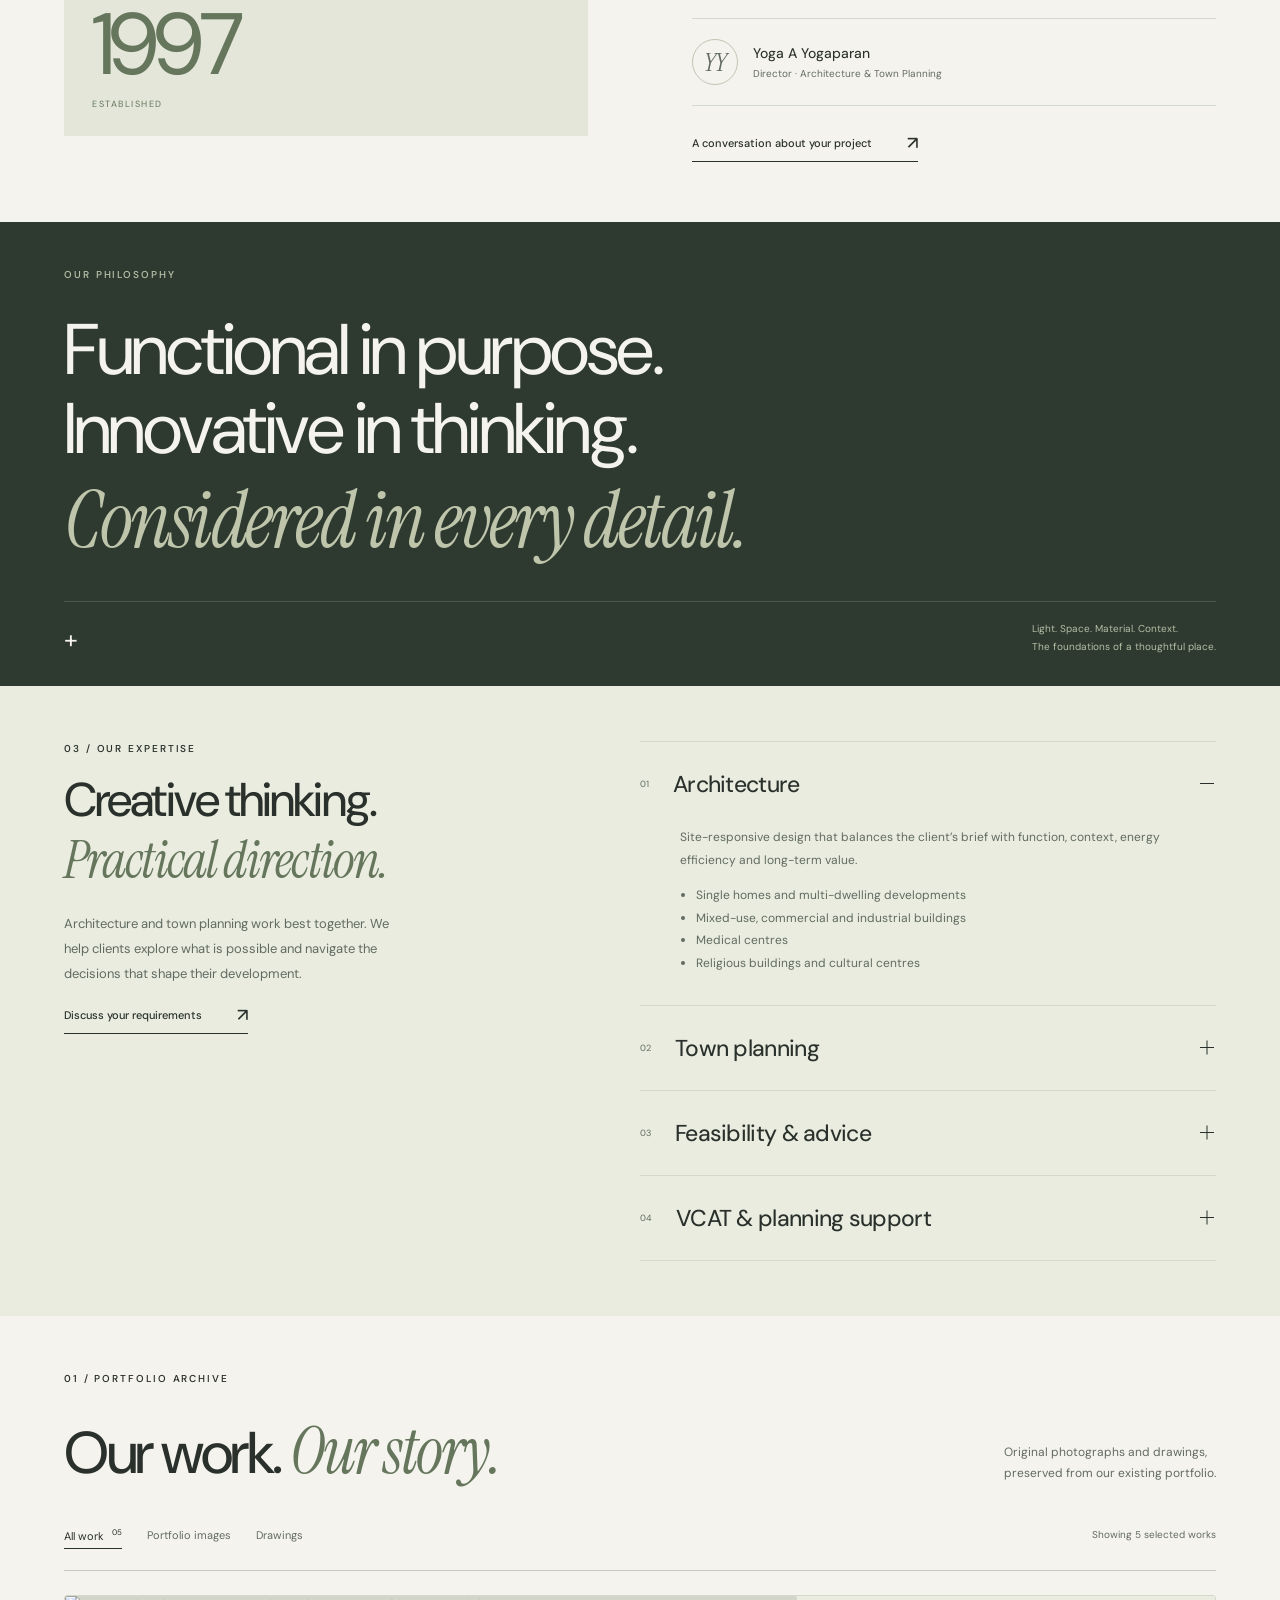
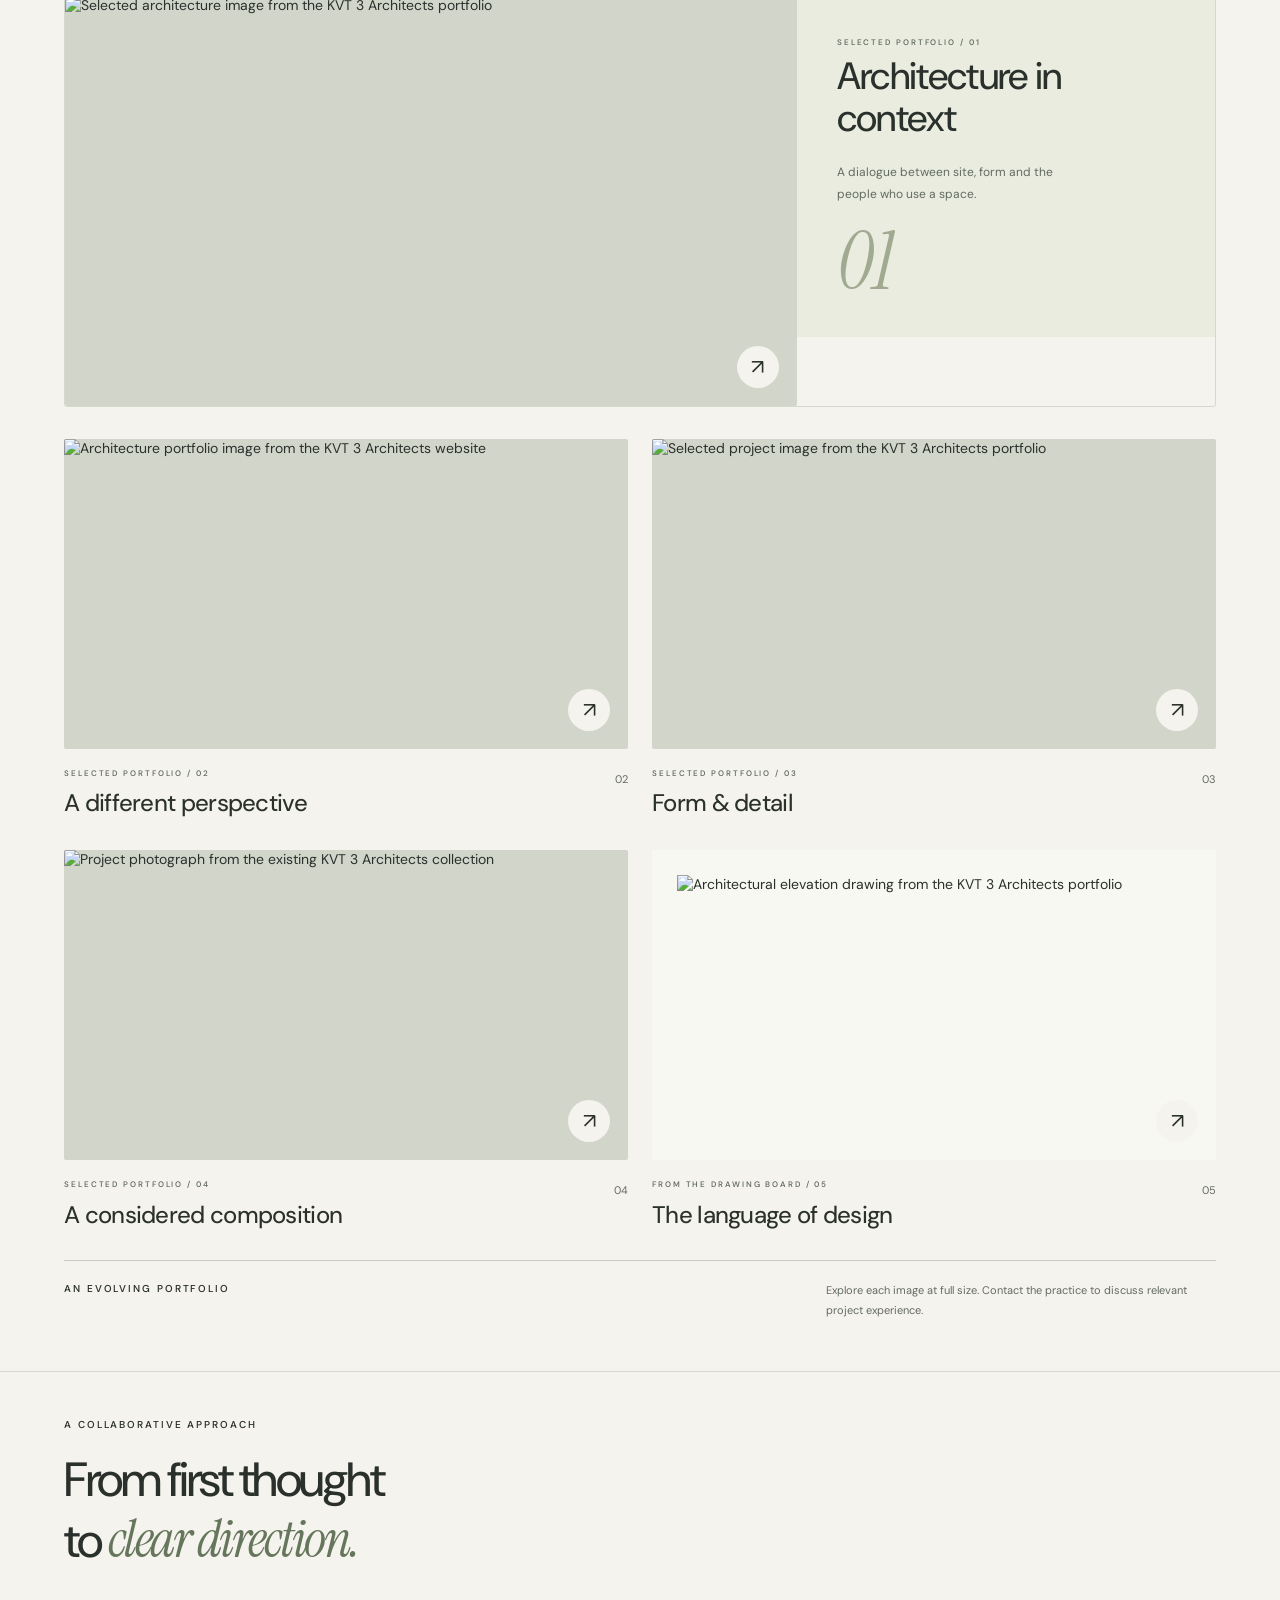
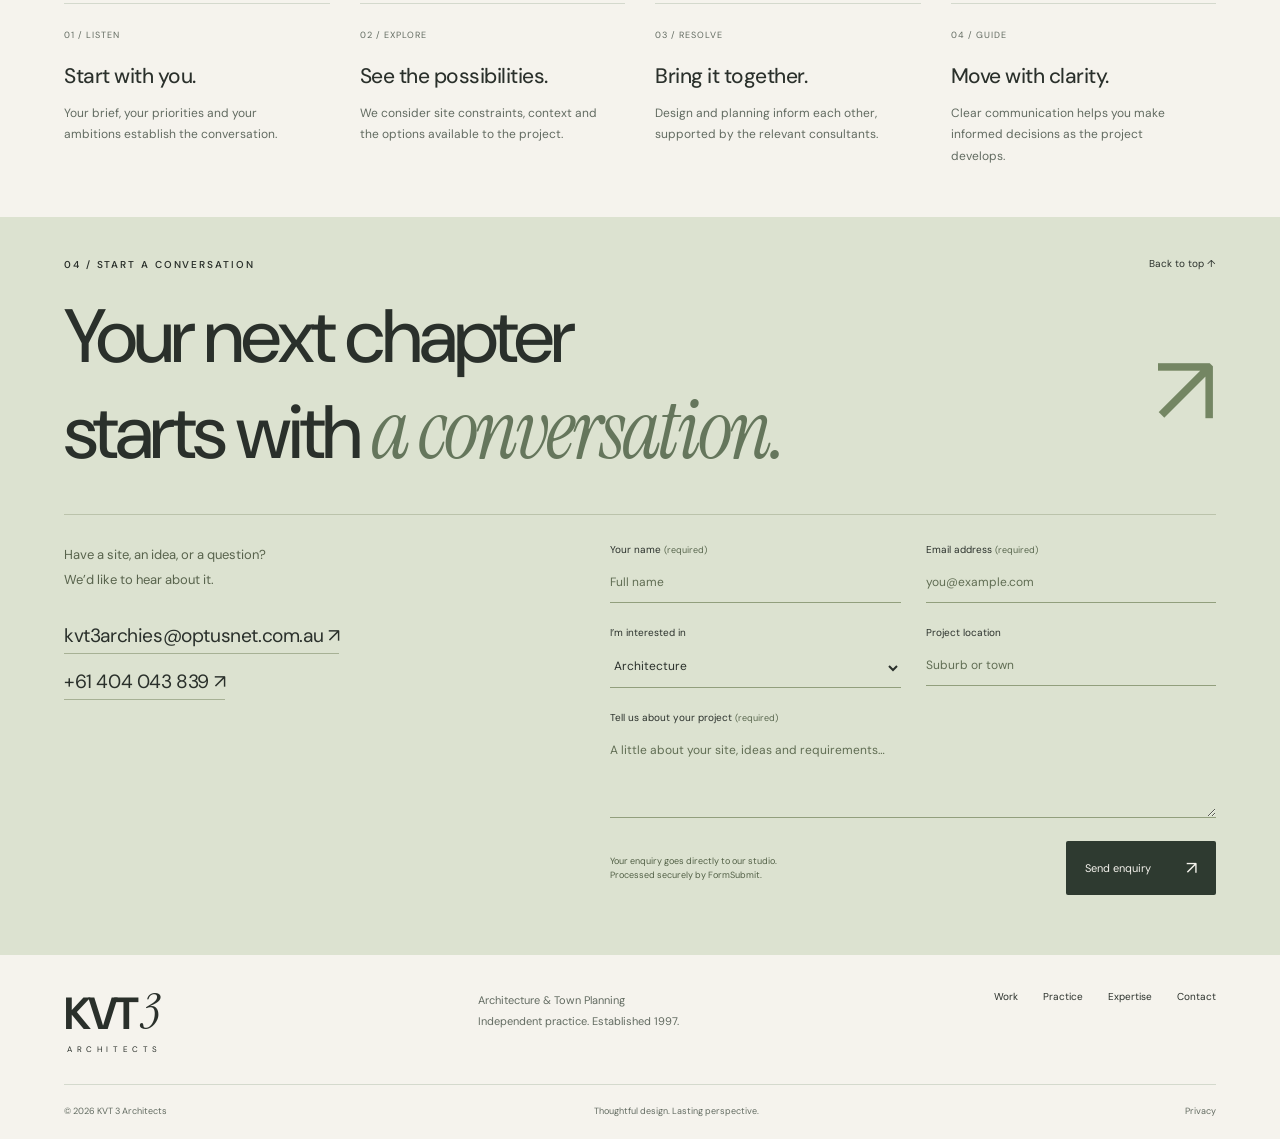
==== commit 7b101db9: "Connect approved FormSubmit enquiry delivery and add thank-you page" ====
--- a/index.html
+++ b/index.html
@@ -25,8 +25,8 @@
 <section id="work" class="work pad"><div class="section-heading"><div><p class="eyebrow">01 / Portfolio archive</p><h2>Our work. <em>Our story.</em></h2></div><p class="section-description">Original photographs and drawings,<br>preserved from our existing portfolio.</p></div><div class="work-toolbar"><div class="filters" role="group" aria-label="Filter portfolio"><button class="active" data-filter="all" aria-pressed="true">All work <sup>05</sup></button><button data-filter="image" aria-pressed="false">Portfolio images</button><button data-filter="drawing" aria-pressed="false">Drawings</button></div><span id="work-count" aria-live="polite">Showing 5 selected works</span></div><div id="project-grid" class="project-grid"></div><div class="work-footnote"><span class="eyebrow">An evolving portfolio</span><p>Explore each image at full size. Contact the practice to discuss relevant project experience.</p></div></section>
 
 <section class="process pad"><div class="section-heading"><div><p class="eyebrow">A collaborative approach</p><h2>From first thought<br>to <em>clear direction.</em></h2></div></div><div class="process-grid"><article><span>01 / Listen</span><h3>Start with you.</h3><p>Your brief, your priorities and your ambitions establish the conversation.</p></article><article><span>02 / Explore</span><h3>See the possibilities.</h3><p>We consider site constraints, context and the options available to the project.</p></article><article><span>03 / Resolve</span><h3>Bring it together.</h3><p>Design and planning inform each other, supported by the relevant consultants.</p></article><article><span>04 / Guide</span><h3>Move with clarity.</h3><p>Clear communication helps you make informed decisions as the project develops.</p></article></div></section>
-<section id="contact" class="contact pad"><div class="contact-top"><p class="eyebrow">04 / Start a conversation</p><a href="#">Back to top ↑</a></div><div class="contact-heading"><h2>Your next chapter<br>starts with <em>a conversation.</em></h2><span aria-hidden="true">↗</span></div><div class="contact-bottom"><div class="contact-info"><p>Have a site, an idea, or a question?<br>We’d like to hear about it.</p><a href="mailto:kvt3archies@optusnet.com.au">kvt3archies@optusnet.com.au ↗</a><a href="tel:+61404043839">+61 404 043 839 ↗</a></div><form id="enquiry-form"><div class="form-row"><div><label for="name">Your name <span>(required)</span></label><input id="name" name="name" autocomplete="name" required maxlength="100" placeholder="Full name"></div><div><label for="email">Email address <span>(required)</span></label><input id="email" name="email" type="email" autocomplete="email" required maxlength="160" placeholder="you@example.com"></div></div><div class="form-row"><div><label for="service">I’m interested in</label><select id="service" name="service"><option>Architecture</option><option>Town planning</option><option>Feasibility & advice</option><option>VCAT & planning support</option><option>General enquiry</option></select></div><div><label for="location">Project location</label><input id="location" name="location" autocomplete="address-level2" maxlength="160" placeholder="Suburb or town"></div></div><label for="message">Tell us about your project <span>(required)</span></label><textarea id="message" name="message" required rows="3" maxlength="4000" placeholder="A little about your site, ideas and requirements…"></textarea><div class="form-submit"><p>Opens a draft in your email app.<br>Your enquiry is sent when you send that email.</p><button type="submit">Prepare enquiry <span>↗</span></button></div><p id="form-status" role="status"></p></form></div></section></main>
+<section id="contact" class="contact pad"><div class="contact-top"><p class="eyebrow">04 / Start a conversation</p><a href="#">Back to top ↑</a></div><div class="contact-heading"><h2>Your next chapter<br>starts with <em>a conversation.</em></h2><span aria-hidden="true">↗</span></div><div class="contact-bottom"><div class="contact-info"><p>Have a site, an idea, or a question?<br>We’d like to hear about it.</p><a href="mailto:kvt3archies@optusnet.com.au">kvt3archies@optusnet.com.au ↗</a><a href="tel:+61404043839">+61 404 043 839 ↗</a></div><form id="enquiry-form" action="https://formsubmit.co/kvt3archies@optusnet.com.au" method="POST"><input type="hidden" id="form-subject" name="_subject" value="New website enquiry — KVT 3 Architects"><input type="hidden" id="form-template" name="_template" value="table"><input type="hidden" id="form-next" name="_next" value="https://kvt3archies.vercel.app/thank-you.html"><input type="text" id="form-honey" name="_honey" style="display:none" tabindex="-1" autocomplete="off" aria-hidden="true"><div class="form-row"><div><label for="name">Your name <span>(required)</span></label><input id="name" name="name" autocomplete="name" required maxlength="100" placeholder="Full name"></div><div><label for="email">Email address <span>(required)</span></label><input id="email" name="email" type="email" autocomplete="email" required maxlength="160" placeholder="you@example.com"></div></div><div class="form-row"><div><label for="service">I’m interested in</label><select id="service" name="service"><option>Architecture</option><option>Town planning</option><option>Feasibility & advice</option><option>VCAT & planning support</option><option>General enquiry</option></select></div><div><label for="location">Project location</label><input id="location" name="location" autocomplete="address-level2" maxlength="160" placeholder="Suburb or town"></div></div><label for="message">Tell us about your project <span>(required)</span></label><textarea id="message" name="message" required rows="3" maxlength="4000" placeholder="A little about your site, ideas and requirements…"></textarea><div class="form-submit"><p>Your enquiry goes directly to our studio.<br>Processed securely by FormSubmit.</p><button type="submit">Send enquiry <span>↗</span></button></div><p id="form-status" role="status"></p></form></div></section></main>
 <footer class="pad"><div class="footer-top"><a href="#" class="logo" aria-label="KVT 3 Architects home"><span>KVT<i>3</i></span><small>ARCHITECTS</small></a><p>Architecture & Town Planning<br>Independent practice. Established 1997.</p><div><a href="#work">Work</a><a href="#practice">Practice</a><a href="#expertise">Expertise</a><a href="#contact">Contact</a></div></div><div class="footer-bottom"><span>© <span id="year">2026</span> KVT 3 Architects</span><span>Thoughtful design. Lasting perspective.</span><button id="privacy-open">Privacy</button></div></footer><div class="phone-contact" aria-label="Quick contact"><a href="tel:+61404043839"><span aria-hidden="true">↗</span> Call the studio</a><a href="#contact">Discuss your project <span aria-hidden="true">↗</span></a></div>
 <dialog id="project-dialog" aria-labelledby="project-title"><button class="dialog-close" aria-label="Close project">Close <span>×</span></button><div class="dialog-image"><img id="project-image" alt=""></div><div class="dialog-info"><div><p class="eyebrow" id="project-type"></p><h2 id="project-title"></h2><p id="project-description"></p></div><a class="text-link" id="project-enquire" href="#contact">Discuss a similar project <span>↗</span></a></div><div class="dialog-nav"><button id="project-prev">← Previous</button><span id="project-position"></span><button id="project-next">Next →</button></div></dialog>
-<dialog id="privacy-dialog" aria-labelledby="privacy-title"><button class="dialog-close" aria-label="Close privacy information">Close <span>×</span></button><p class="eyebrow">Your information</p><h2 id="privacy-title">Privacy</h2><p>The enquiry form prepares a draft in your own email application. It does not submit or store form contents on this website. Your email provider handles the message when you choose to send it.</p><p>Portfolio images load from the existing KVT 3 Architects website. Modern reference photography loads from Unsplash. Fonts load from Google Fonts. Your browser connects to those providers when displaying these resources. This site does not use analytics or advertising cookies.</p><p>For questions about information shared with the practice, email <a href="mailto:kvt3archies@optusnet.com.au">kvt3archies@optusnet.com.au</a>.</p></dialog><noscript><p class="noscript">Enable JavaScript to explore the portfolio viewer. You can still read our services and contact us by phone or email.</p></noscript>
+<dialog id="privacy-dialog" aria-labelledby="privacy-title"><button class="dialog-close" aria-label="Close privacy information">Close <span>×</span></button><p class="eyebrow">Your information</p><h2 id="privacy-title">Privacy</h2><p>When you submit an enquiry, your name, email address, selected service, project location and message are sent to FormSubmit for forwarding to kvt3archies@optusnet.com.au. FormSubmit may retain submissions for up to 30 days and uses spam-protection checks. We use your enquiry details to respond to you. <a href="https://formsubmit.co/privacy.pdf" target="_blank" rel="noopener noreferrer">Read FormSubmit’s privacy information</a>.</p><p>Portfolio images load from the existing KVT 3 Architects website. Modern reference photography loads from Unsplash. Fonts load from Google Fonts. Your browser connects to those providers when displaying these resources. This site does not use analytics or advertising cookies.</p><p>For questions about information shared with the practice, email <a href="mailto:kvt3archies@optusnet.com.au">kvt3archies@optusnet.com.au</a>.</p></dialog><noscript><p class="noscript">Enable JavaScript to explore the portfolio viewer. You can still read our services and contact us by phone or email.</p></noscript>
 </body></html>
--- a/styles.css
+++ b/styles.css
@@ -410,3 +410,101 @@
  .practice{padding-top:55px}
  .path-card:hover{transform:none}
 }
+
+/* Compact spacing pass: bring related content closer without shrinking touch targets. */
+.hero{min-height:610px;height:min(730px,calc(100svh - 98px))}
+.hero-top{padding-top:28px}
+.hero-heading{padding-top:45px;padding-bottom:135px}
+.hero-aside{margin-top:23px}
+.hero-aside .text-link{margin-top:16px}
+.hero-open{bottom:145px}
+.hero-caption{bottom:88px}
+.hero-controls{bottom:83px}
+.service-paths{padding-top:55px;padding-bottom:55px}
+.service-paths .section-heading h2{margin-top:16px}
+.path-grid{margin-top:28px;gap:20px}
+.path-card{padding:24px}
+.path-symbol{margin:20px 0 18px;font-size:54px}
+.path-card>p{min-height:0}
+.path-link{margin-top:20px;padding-top:16px}
+.intro{padding-top:55px;padding-bottom:55px}
+.intro-columns{margin-top:24px;gap:30px}
+.intro-columns .text-link{margin-top:16px}
+.perspectives{padding-top:55px;padding-bottom:32px}
+.perspectives-grid{margin-top:30px;grid-template-rows:250px 250px;gap:20px}
+.perspectives-bottom{margin-top:24px;padding-top:18px}
+.practice{padding-top:60px;padding-bottom:60px}
+.practice-visual{height:470px}
+.practice-copy h2{margin-top:18px;margin-bottom:22px}
+.practice-copy>p:not(.eyebrow){margin-top:13px}
+.director{padding:20px 0;margin:18px 0}
+.statement{padding-top:45px;padding-bottom:30px}
+.statement h2{margin:28px 0 30px}
+.statement-bottom{padding-top:18px}
+.expertise{padding-top:55px;padding-bottom:55px}
+.expertise h2{margin:18px 0}
+.expertise-intro .text-link{margin-top:20px}
+.work{padding-top:55px;padding-bottom:50px}
+.work-toolbar{margin-top:28px}
+.project-grid{padding-top:24px;gap:32px 24px}
+.project-card:first-child .project-photo{height:410px}
+.project-photo{height:310px}
+.work-footnote{margin-top:30px;padding-top:20px}
+.process{padding-top:45px;padding-bottom:50px}
+.process-grid{margin-top:30px}
+.process-grid h3{margin-top:20px}
+.contact{padding-top:40px;padding-bottom:45px}
+.contact-heading{margin:25px 0 30px}
+.contact-bottom{padding-top:28px}
+footer{padding-top:35px}
+.footer-top{padding-bottom:30px}
+@media(min-width:761px) and (max-width:1050px){
+ .hero{min-height:600px;height:auto}
+ .hero-heading{padding-top:45px}
+ .perspectives-grid{grid-template-rows:230px 230px}
+ .practice-visual{height:440px}
+}
+@media(max-width:760px){
+ .hero{height:auto;min-height:0}
+ .hero-top{padding-top:23px}
+ .hero-heading{padding-top:40px;padding-bottom:145px}
+ .hero-aside{margin-top:20px}
+ .hero-aside .text-link{margin-top:12px}
+ .hero-open{bottom:90px}
+ .hero-caption{bottom:109px}
+ .hero-controls{bottom:18px}
+ .service-paths,.intro,.practice,.expertise,.work{padding-top:38px;padding-bottom:38px}
+ .section-label{margin-bottom:22px}
+ .section-heading h2{margin-top:14px}
+ .path-grid{gap:14px;margin-top:24px}
+ .path-card{padding:20px}
+ .path-symbol{margin:0;font-size:46px}
+ .path-card h3{margin-top:12px;margin-bottom:10px}
+ .path-link{margin-top:17px;padding-top:12px}
+ .intro-columns{margin-top:20px;gap:18px}
+ .perspectives{padding-top:38px;padding-bottom:28px}
+ .perspective-intro{margin-top:18px}
+ .perspectives-grid{grid-template-rows:none;margin-top:24px;gap:18px}
+ .perspectives-bottom{margin-top:22px;padding-top:18px}
+ .practice{gap:28px}
+ .practice-visual{height:320px;padding:45px 20px 110px}
+ .practice-year{font-size:64px}
+ .practice-copy h2{margin-top:18px;margin-bottom:22px}
+ .statement{padding-top:35px;padding-bottom:26px}
+ .statement h2{margin-top:23px;margin-bottom:26px}
+ .expertise-intro .text-link{margin-top:18px}
+ .service-list{margin-top:26px}
+ .project-grid{padding-top:20px;gap:27px}
+ .project-photo,.project-card:first-child .project-photo{height:auto}
+ .work-toolbar{margin-top:22px}
+ .work-footnote{margin-top:25px}
+ .process{padding-top:36px;padding-bottom:38px}
+ .process-grid{margin-top:25px;gap:23px}
+ .contact{padding-top:28px;padding-bottom:35px}
+ .contact-heading{margin-top:20px;margin-bottom:25px}
+ .contact-bottom{padding-top:22px}
+ .contact form{margin-top:30px}
+ footer{padding-top:30px}
+ .footer-top{gap:23px;padding-bottom:20px}
+}
+@media(max-width:350px){.hero{min-height:0}.hero-heading{padding-top:34px}}
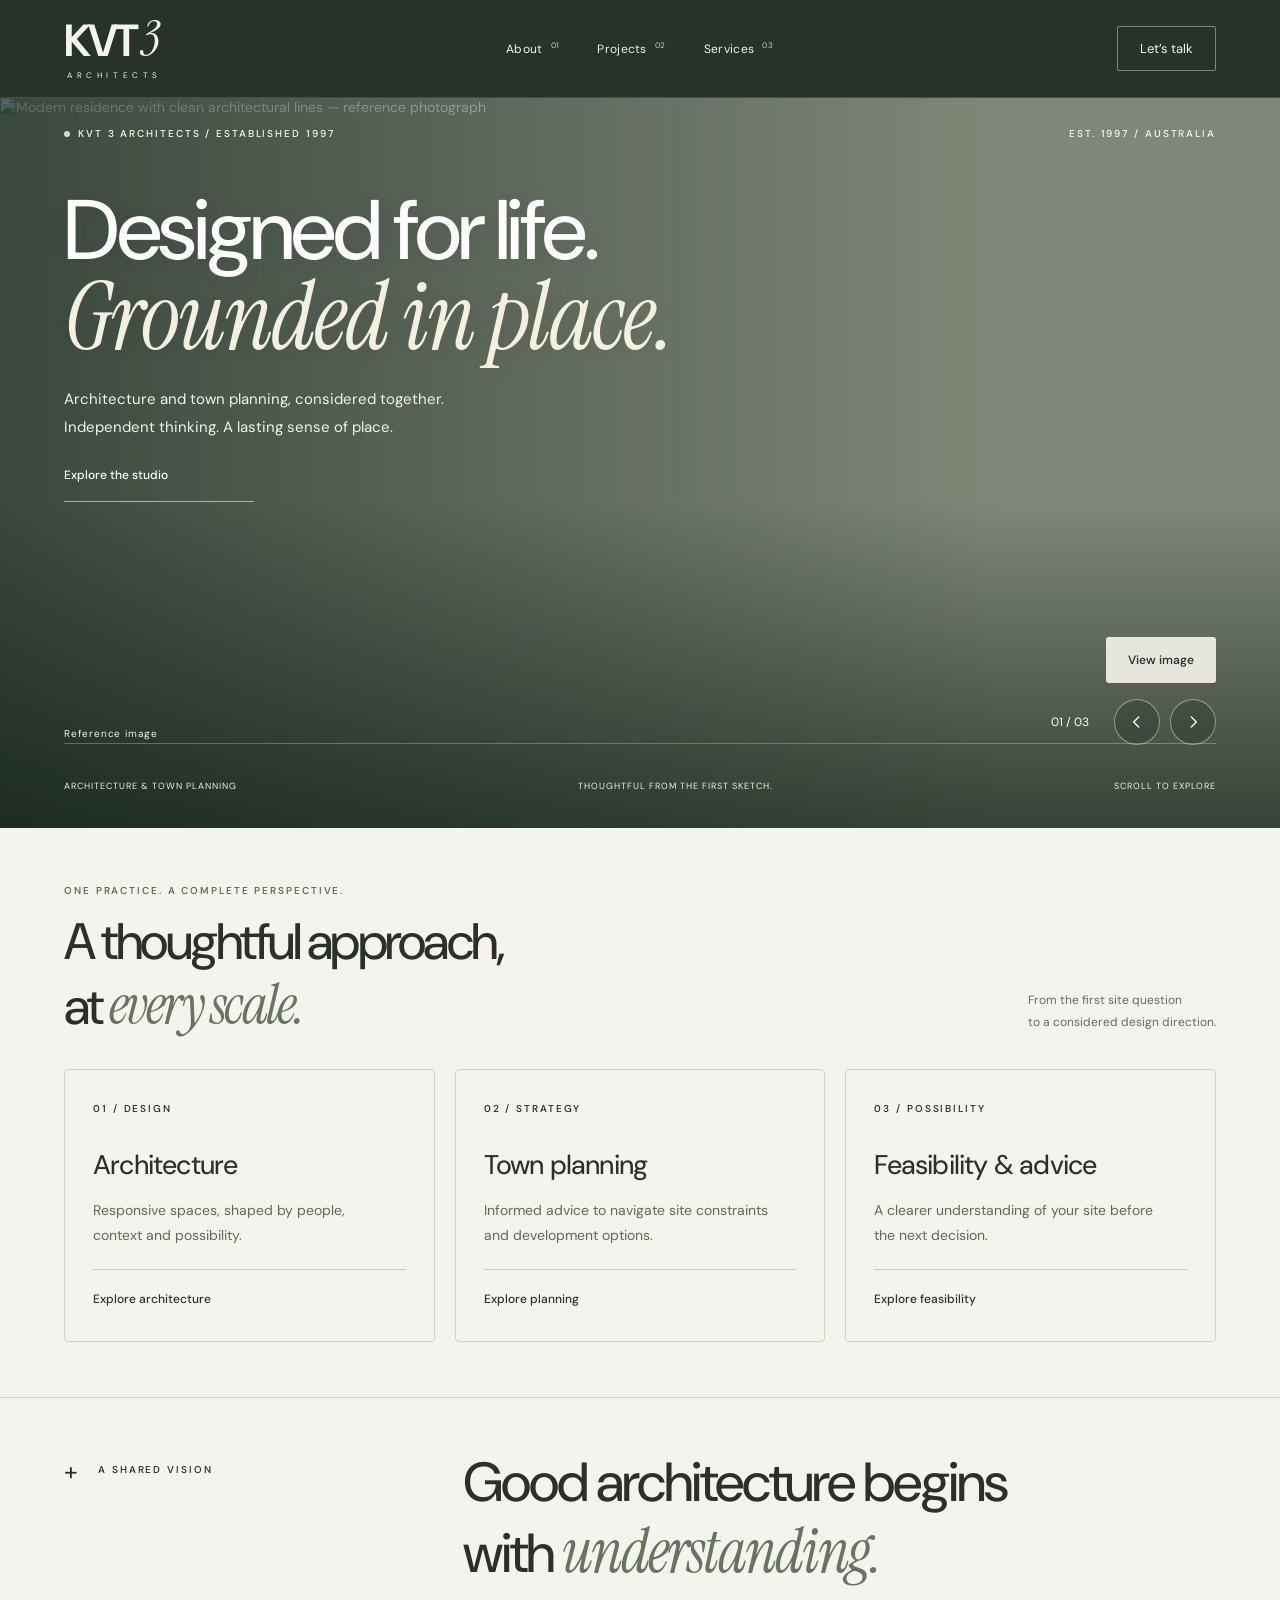
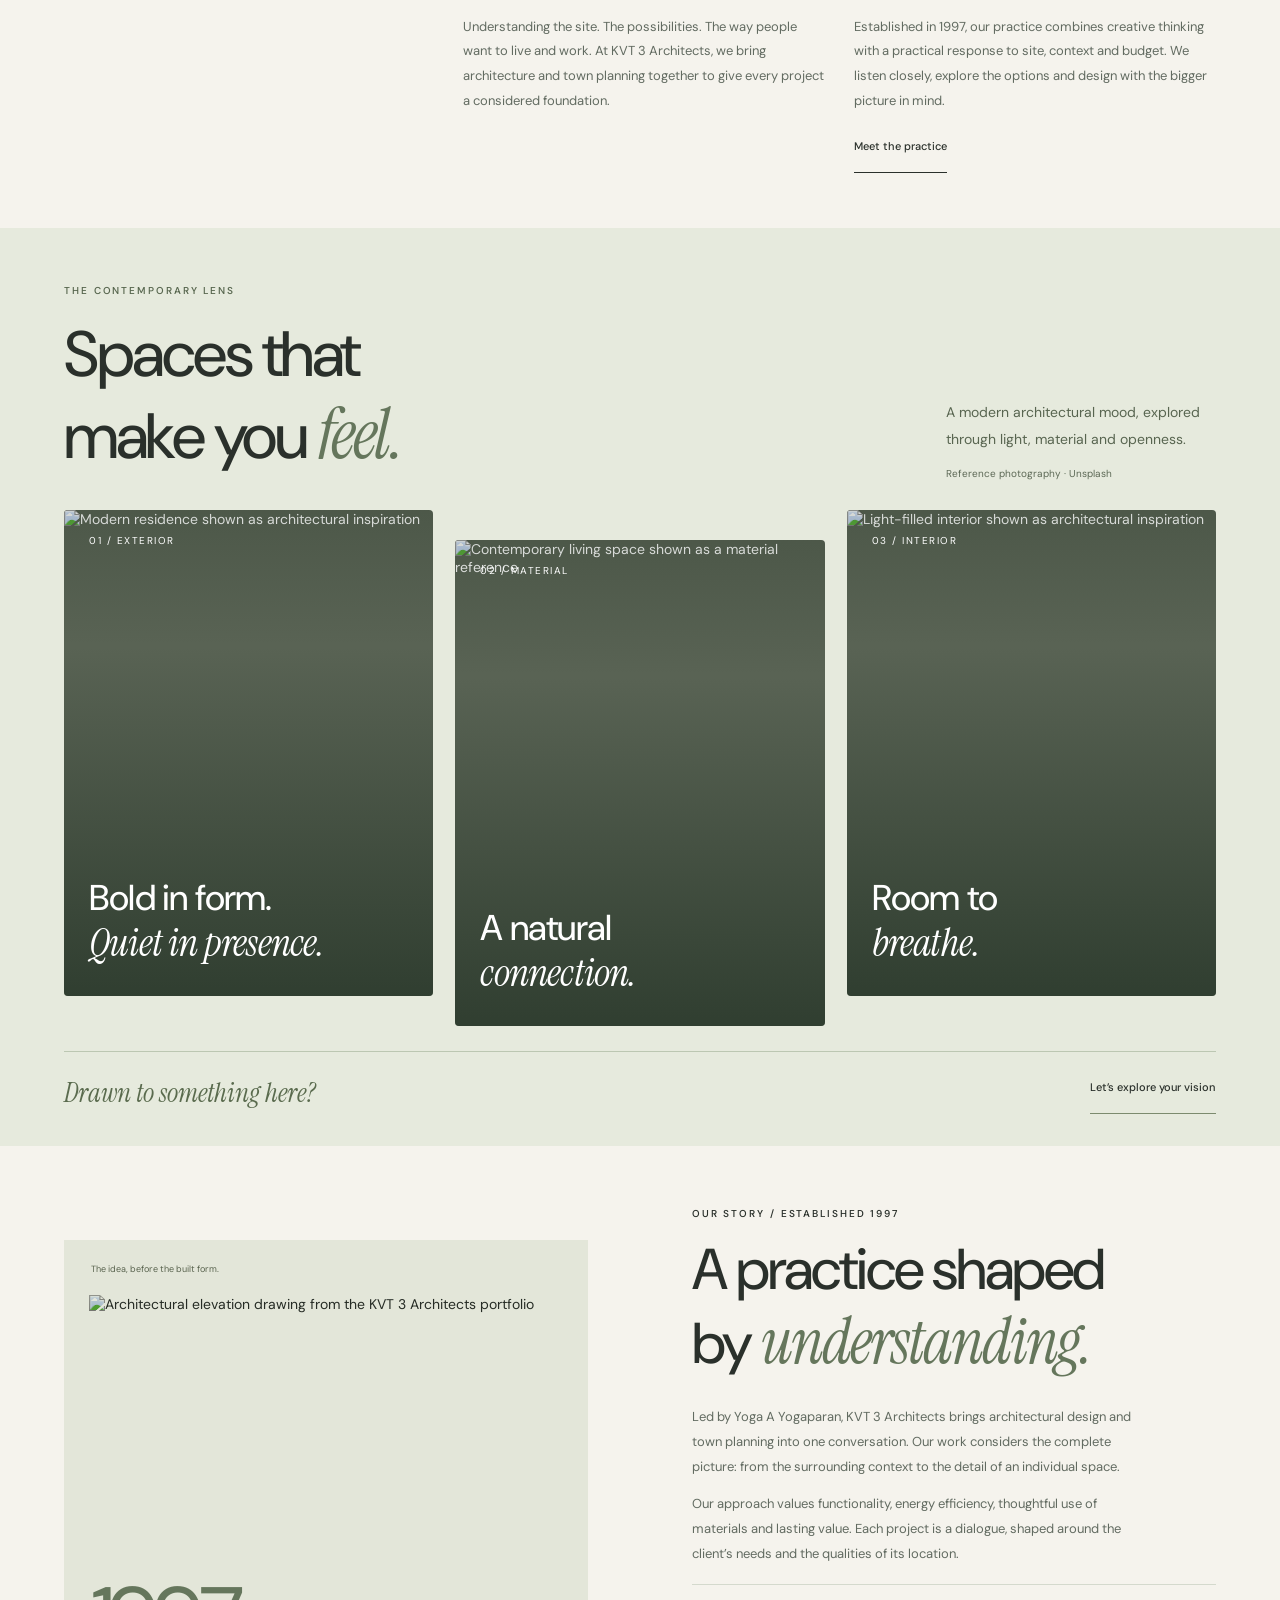
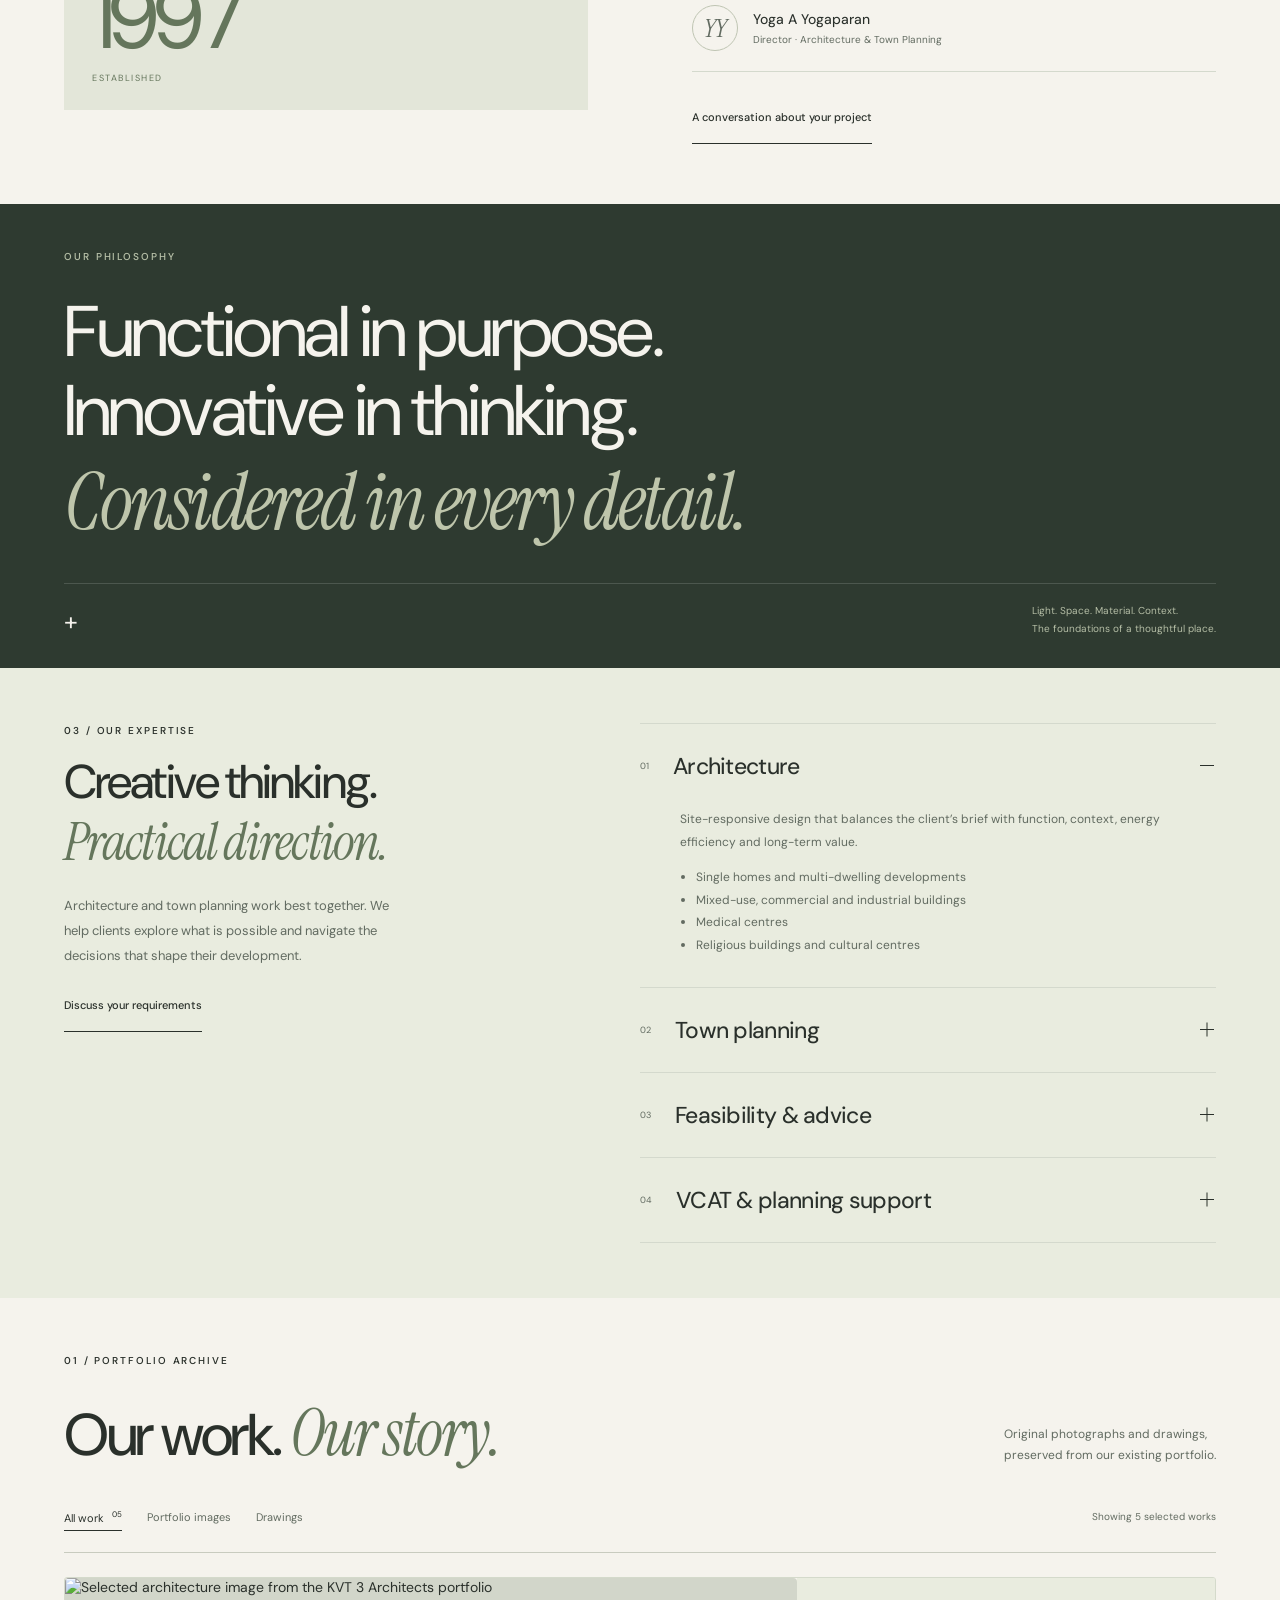
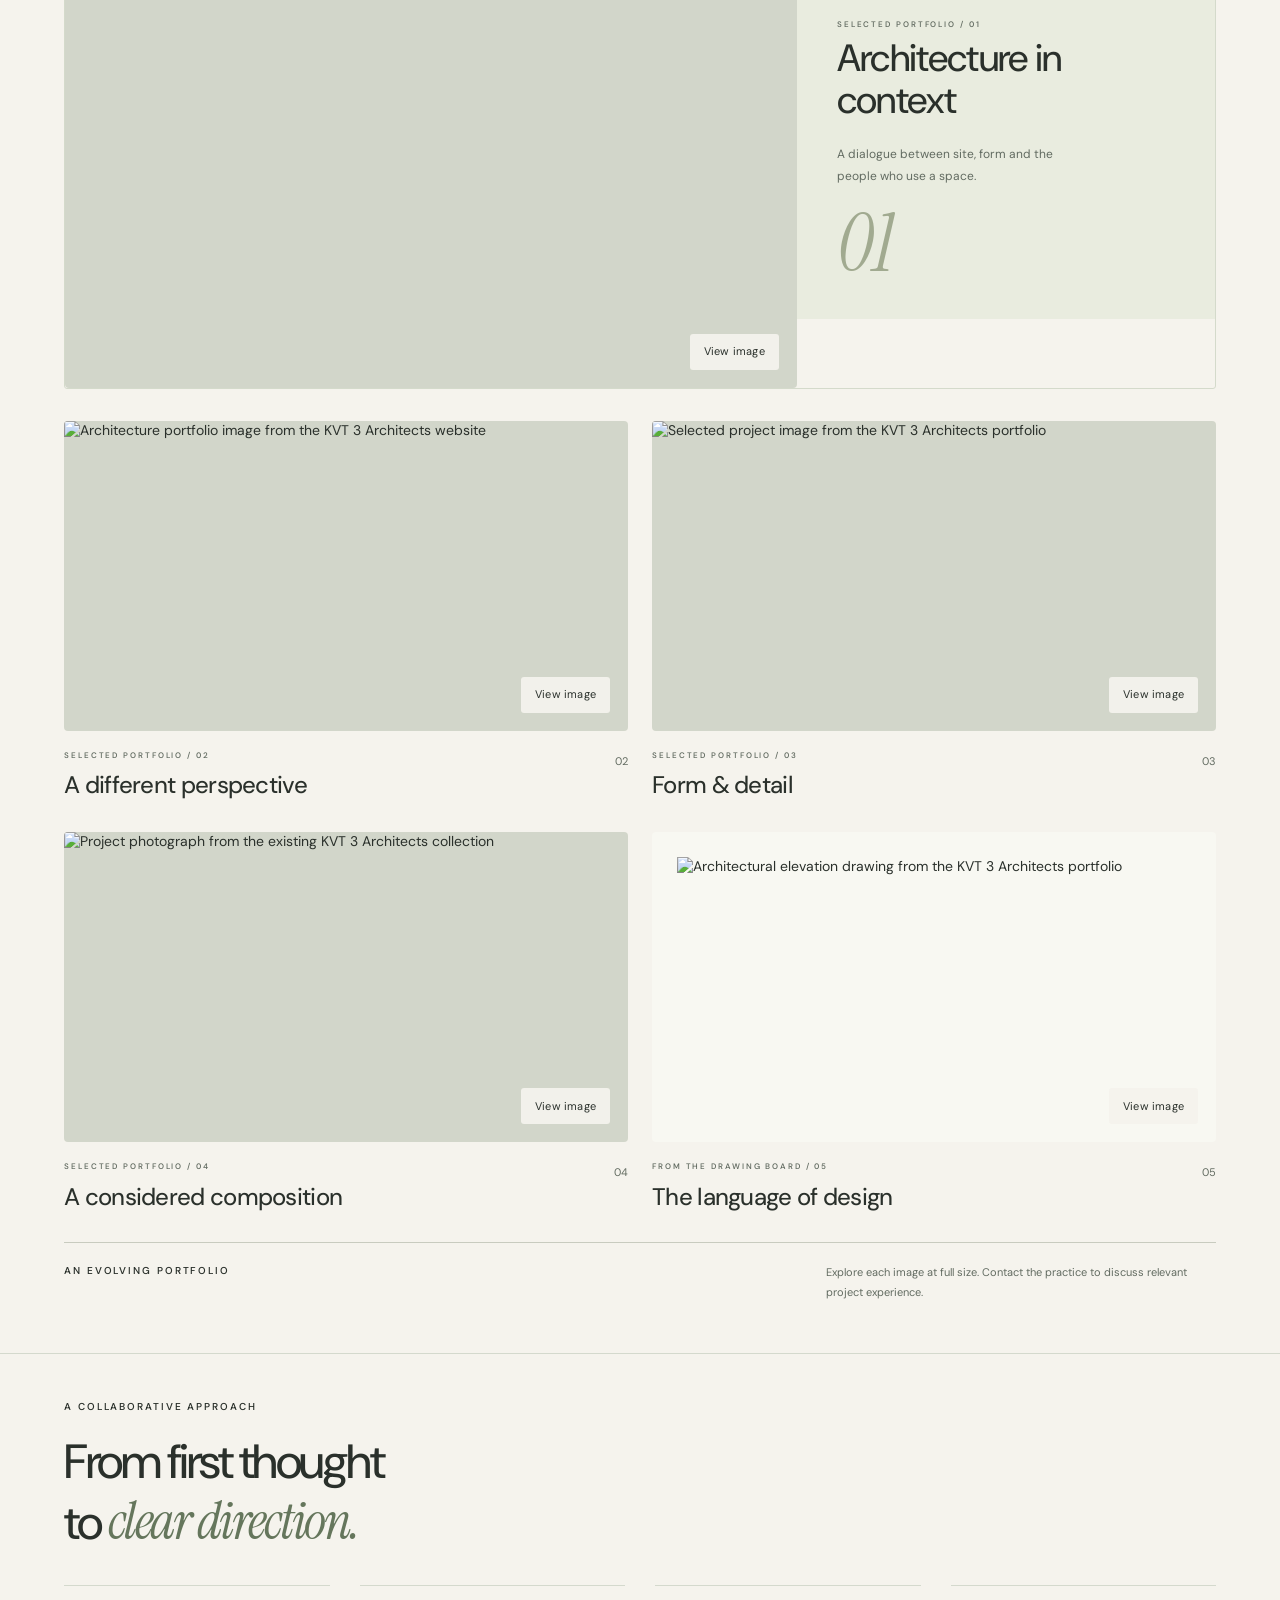
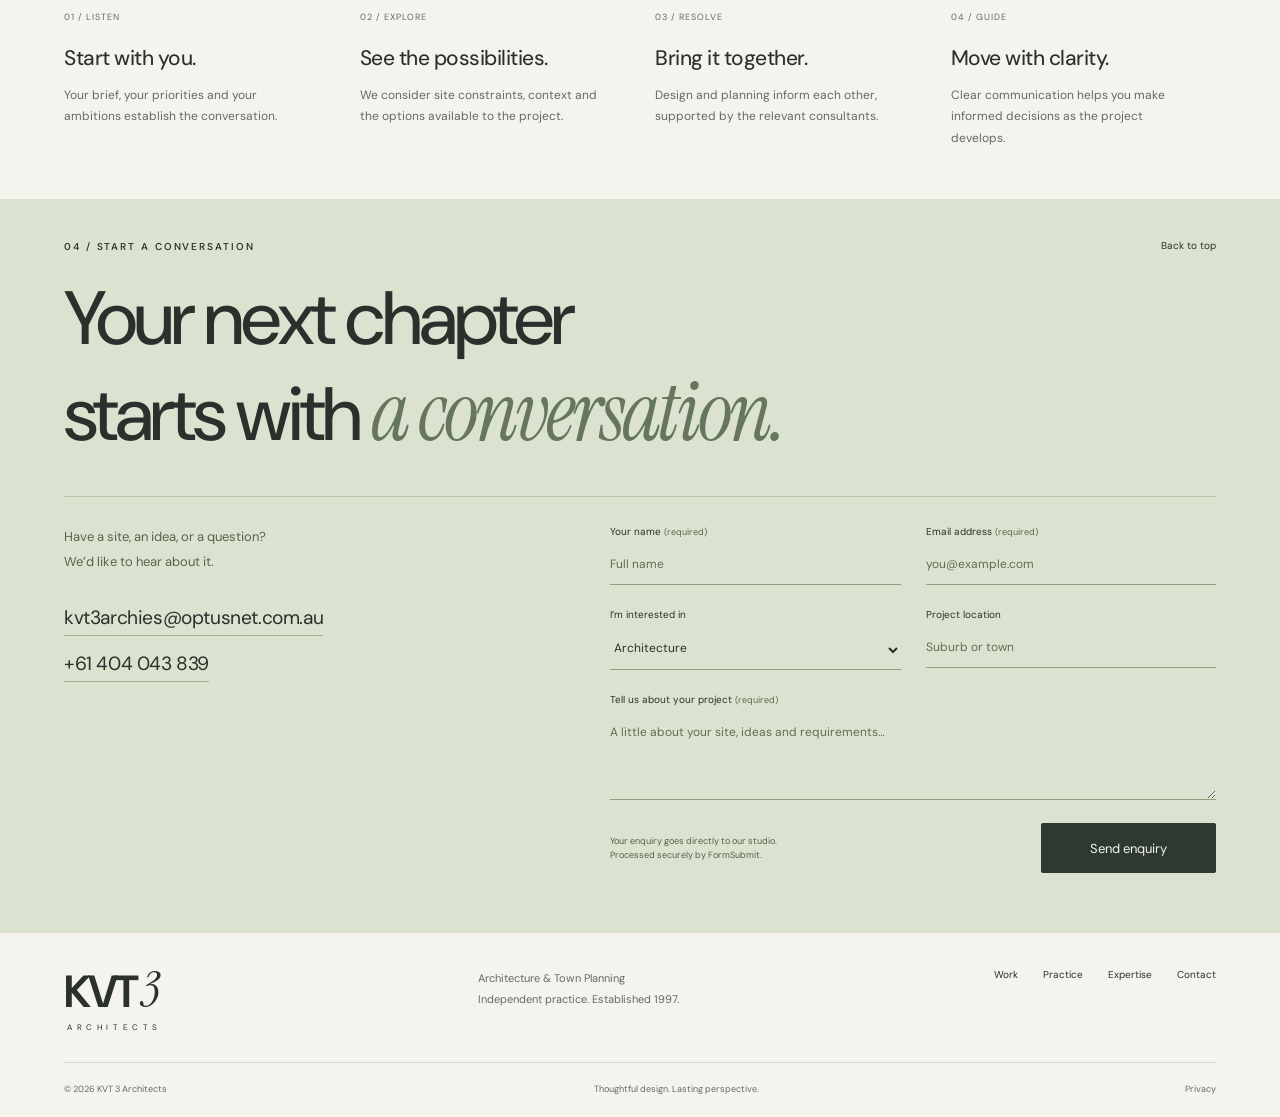
==== commit 8ae3532a: "Simplify phone and laptop UI; remove repeated emoji arrows and refine gallery controls" ====
--- a/index.html
+++ b/index.html
@@ -1,32 +1,44 @@
-<!doctype html><html lang="en-AU"><head><meta charset="utf-8"><meta name="viewport" content="width=device-width,initial-scale=1"><meta name="theme-color" content="#eeeee7"><meta name="description" content="KVT 3 Architects — architecture and town planning since 1997. Considered design and a practical understanding of place, people and development."><meta property="og:title" content="KVT 3 Architects — Architecture with perspective"><meta property="og:description" content="Architecture & town planning. Independent practice, established 1997."><meta property="og:type" content="website"><meta property="og:image" content="https://images.unsplash.com/photo-1600596542815-ffad4c1539a9?auto=format&amp;fit=crop&amp;w=2200&amp;q=85"><title>KVT 3 Architects — Architecture & Town Planning</title><link rel="icon" href="favicon.svg" type="image/svg+xml"><link rel="stylesheet" href="styles.css"><script defer src="script.js"></script></head><body><div class="reading-progress" aria-hidden="true"></div>
-<a class="skip" href="#main">Skip to content</a><header><a class="logo" href="#" aria-label="KVT 3 Architects home"><span>KVT<i>3</i></span><small>ARCHITECTS</small></a><nav aria-label="Main navigation" class="desktop-nav"><a href="#practice">About <sup>01</sup></a><a href="#perspectives">Projects <sup>02</sup></a><a href="#expertise">Services <sup>03</sup></a></nav><a class="header-contact" href="#contact">Let’s talk <span>↗</span></a><button class="menu-toggle" aria-expanded="false" aria-controls="mobile-menu">Menu <span aria-hidden="true">☰</span></button></header>
-<nav id="mobile-menu" aria-label="Mobile navigation" hidden><a href="#work">Selected work <sup>01</sup></a><a href="#practice">The practice <sup>02</sup></a><a href="#expertise">Expertise <sup>03</sup></a><a href="#contact">Let’s talk ↗</a><p class="eyebrow">Architecture & town planning<br>Established 1997</p></nav>
-<main id="main"><section class="hero pad"><div class="hero-top"><p class="eyebrow"><span class="dot"></span>KVT 3 Architects / Established 1997</p><p class="eyebrow est">Est. 1997 / Australia</p></div><div class="hero-heading"><h1>Designed for life.<br><em>Grounded in place.</em></h1><div class="hero-aside"><p>Architecture and town planning, considered together.<br>Independent thinking. A lasting sense of place.</p><a class="text-link" href="#intro">Explore the studio <span>↘</span></a></div></div><div class="hero-stage"><img id="hero-image" src="https://images.unsplash.com/photo-1600596542815-ffad4c1539a9?auto=format&amp;fit=crop&amp;w=2200&amp;q=85" alt="Modern residence with clean architectural lines — reference photograph" fetchpriority="high"><div class="hero-shade"></div><div class="hero-caption"><p class="eyebrow">Architecture / Interiors / Place</p><p>Space. Light. <em>Possibility.</em></p><span class="reference-note">Reference image</span></div><button class="hero-open" data-inspiration="0" aria-label="Explore the modern architecture reference image"><span>Explore<br>the details</span><b aria-hidden="true">↗</b></button><div class="hero-controls"><span id="slide-count" aria-live="polite">01 / 03</span><button id="slide-prev" aria-label="Previous featured image">←</button><button id="slide-next" aria-label="Next featured image">→</button></div></div><div class="hero-footer"><span>Architecture & town planning</span><span>Thoughtful from the first sketch.</span><a href="#intro">Scroll to explore ↓</a></div></section>
+<!doctype html><html lang="en-AU"><head><meta charset="utf-8"><meta name="viewport" content="width=device-width,initial-scale=1"><meta name="theme-color" content="#eeeee7"><meta name="description" content="KVT 3 Architects — architecture and town planning since 1997. Considered design and a practical understanding of place, people and development."><meta property="og:title" content="KVT 3 Architects — Architecture with perspective"><meta property="og:description" content="Architecture & town planning. Independent practice, established 1997."><meta property="og:type" content="website"><meta property="og:image" content="https://images.unsplash.com/photo-1600596542815-ffad4c1539a9?auto=format&amp;fit=crop&amp;w=2200&amp;q=85"><title>KVT 3 Architects — Architecture & Town Planning</title><link rel="icon" href="favicon.svg" type="image/svg+xml"><link rel="stylesheet" href="styles.css"><script>
+(function () {
+  var navigation = performance.getEntriesByType('navigation')[0];
+  if (!navigation || navigation.type !== 'reload') return;
+  if ('scrollRestoration' in history) history.scrollRestoration = 'manual';
+  // Clear the old section target before the browser applies its anchor jump.
+  history.replaceState(history.state, '', location.pathname + location.search);
+  function returnToTop() {
+    window.scrollTo({ top: 0, left: 0, behavior: 'instant' });
+  }
+  window.addEventListener('pageshow', returnToTop, { once: true });
+})();
+</script><script defer src="script.js"></script></head><body><div class="reading-progress" aria-hidden="true"></div>
+<a class="skip" href="#main">Skip to content</a><header><a class="logo" href="#" aria-label="KVT 3 Architects home"><span>KVT<i>3</i></span><small>ARCHITECTS</small></a><nav aria-label="Main navigation" class="desktop-nav"><a href="#practice">About <sup>01</sup></a><a href="#perspectives">Projects <sup>02</sup></a><a href="#expertise">Services <sup>03</sup></a></nav><a class="header-contact" href="#contact">Let’s talk </a><button class="menu-toggle" aria-expanded="false" aria-controls="mobile-menu">Menu <svg class="menu-lines" width="22" height="18" viewBox="0 0 22 18" fill="none" aria-hidden="true"><path d="M1 5h20M1 13h20" stroke="currentColor" stroke-width="1.5" stroke-linecap="round"/></svg></button></header>
+<nav id="mobile-menu" aria-label="Mobile navigation" hidden><a href="#work">Selected work <sup>01</sup></a><a href="#practice">The practice <sup>02</sup></a><a href="#expertise">Expertise <sup>03</sup></a><a href="#contact">Let’s talk</a><p class="eyebrow">Architecture & town planning<br>Established 1997</p></nav>
+<main id="main"><section class="hero pad"><div class="hero-top"><p class="eyebrow"><span class="dot"></span>KVT 3 Architects / Established 1997</p><p class="eyebrow est">Est. 1997 / Australia</p></div><div class="hero-heading"><h1>Designed for life.<br><em>Grounded in place.</em></h1><div class="hero-aside"><p>Architecture and town planning, considered together.<br>Independent thinking. A lasting sense of place.</p><a class="text-link" href="#intro">Explore the studio </a></div></div><div class="hero-stage"><img id="hero-image" src="https://images.unsplash.com/photo-1600596542815-ffad4c1539a9?auto=format&amp;fit=crop&amp;w=2200&amp;q=85" alt="Modern residence with clean architectural lines — reference photograph" fetchpriority="high"><div class="hero-shade"></div><div class="hero-caption"><p class="eyebrow">Architecture / Interiors / Place</p><p>Space. Light. <em>Possibility.</em></p><span class="reference-note">Reference image</span></div><button class="hero-open" data-inspiration="0" aria-label="Explore the modern architecture reference image"><span>View image</span></button><div class="hero-controls"><span id="slide-count" aria-live="polite">01 / 03</span><button id="slide-prev" aria-label="Previous featured image"><svg width="20" height="20" viewBox="0 0 24 24" fill="none" aria-hidden="true"><path d="m14 6-6 6 6 6" stroke="currentColor" stroke-width="1.5" stroke-linecap="round" stroke-linejoin="round"/></svg></button><button id="slide-next" aria-label="Next featured image"><svg width="20" height="20" viewBox="0 0 24 24" fill="none" aria-hidden="true"><path d="m10 6 6 6-6 6" stroke="currentColor" stroke-width="1.5" stroke-linecap="round" stroke-linejoin="round"/></svg></button></div></div><div class="hero-footer"><span>Architecture & town planning</span><span>Thoughtful from the first sketch.</span><a href="#intro">Scroll to explore</a></div></section>
 <section class="service-paths pad" aria-labelledby="paths-title">
 <div class="section-heading"><div><p class="eyebrow">One practice. A complete perspective.</p><h2 id="paths-title">A thoughtful approach,<br>at <em>every scale.</em></h2></div><p class="section-description">From the first site question<br>to a considered design direction.</p></div>
 <div class="path-grid">
-<a href="#architecture-service" class="path-card"><span class="eyebrow">01 / Design</span><div class="path-symbol" aria-hidden="true">⌑</div><h3>Architecture</h3><p>Responsive spaces, shaped by people, context and possibility.</p><span class="path-link">Explore architecture <b aria-hidden="true">↗</b></span></a>
-<a href="#planning-service" class="path-card"><span class="eyebrow">02 / Strategy</span><div class="path-symbol" aria-hidden="true">⊞</div><h3>Town planning</h3><p>Informed advice to navigate site constraints and development options.</p><span class="path-link">Explore planning <b aria-hidden="true">↗</b></span></a>
-<a href="#advice-service" class="path-card"><span class="eyebrow">03 / Possibility</span><div class="path-symbol" aria-hidden="true">↗</div><h3>Feasibility & advice</h3><p>A clearer understanding of your site before the next decision.</p><span class="path-link">Explore feasibility <b aria-hidden="true">↗</b></span></a>
+<a href="#architecture-service" class="path-card"><span class="eyebrow">01 / Design</span><h3>Architecture</h3><p>Responsive spaces, shaped by people, context and possibility.</p><span class="path-link">Explore architecture </span></a>
+<a href="#planning-service" class="path-card"><span class="eyebrow">02 / Strategy</span><h3>Town planning</h3><p>Informed advice to navigate site constraints and development options.</p><span class="path-link">Explore planning </span></a>
+<a href="#advice-service" class="path-card"><span class="eyebrow">03 / Possibility</span><h3>Feasibility & advice</h3><p>A clearer understanding of your site before the next decision.</p><span class="path-link">Explore feasibility </span></a>
 </div></section>
 
-<section id="intro" class="intro pad"><div class="section-label"><span aria-hidden="true">+</span><p class="eyebrow">A shared vision</p></div><div><h2>Good architecture begins<br>with <em>understanding.</em></h2><div class="intro-columns"><p>Understanding the site. The possibilities. The way people want to live and work. At KVT 3 Architects, we bring architecture and town planning together to give every project a considered foundation.</p><div><p>Established in 1997, our practice combines creative thinking with a practical response to site, context and budget. We listen closely, explore the options and design with the bigger picture in mind.</p><a class="text-link" href="#practice">Meet the practice <span>↗</span></a></div></div></div></section>
+<section id="intro" class="intro pad"><div class="section-label"><span aria-hidden="true">+</span><p class="eyebrow">A shared vision</p></div><div><h2>Good architecture begins<br>with <em>understanding.</em></h2><div class="intro-columns"><p>Understanding the site. The possibilities. The way people want to live and work. At KVT 3 Architects, we bring architecture and town planning together to give every project a considered foundation.</p><div><p>Established in 1997, our practice combines creative thinking with a practical response to site, context and budget. We listen closely, explore the options and design with the bigger picture in mind.</p><a class="text-link" href="#practice">Meet the practice </a></div></div></div></section>
 <section class="perspectives pad" id="perspectives">
 <div class="section-heading"><div><p class="eyebrow">The contemporary lens</p><h2>Spaces that<br>make you <em>feel.</em></h2></div><div class="perspective-intro"><p>A modern architectural mood, explored through light, material and openness.</p><span>Reference photography · Unsplash</span></div></div>
 <div class="perspectives-grid">
-<button class="perspective-card" data-inspiration="0" aria-label="Explore contemporary architecture reference"><img src="https://images.unsplash.com/photo-1600596542815-ffad4c1539a9?auto=format&amp;fit=crop&amp;w=1500&amp;q=85" alt="Modern residence shown as architectural inspiration" loading="lazy"><span class="perspective-number">01 / Exterior</span><div><h3>Bold in form.<br><em>Quiet in presence.</em></h3><span aria-hidden="true">↗</span></div></button>
-<button class="perspective-card" data-inspiration="1" aria-label="Explore natural material reference"><img src="https://images.unsplash.com/photo-1600607687920-4e2a09cf159d?auto=format&amp;fit=crop&amp;w=1000&amp;q=85" alt="Contemporary living space shown as a material reference" loading="lazy"><span class="perspective-number">02 / Material</span><div><h3>A natural<br><em>connection.</em></h3><span aria-hidden="true">↗</span></div></button>
-<button class="perspective-card" data-inspiration="2" aria-label="Explore contemporary interior reference"><img src="https://images.unsplash.com/photo-1600210492486-724fe5c67fb0?auto=format&amp;fit=crop&amp;w=1000&amp;q=85" alt="Light-filled interior shown as architectural inspiration" loading="lazy"><span class="perspective-number">03 / Interior</span><div><h3>Room to<br><em>breathe.</em></h3><span aria-hidden="true">↗</span></div></button>
-</div><div class="perspectives-bottom"><p>Drawn to something here?</p><a class="text-link" href="#contact">Let’s explore your vision <span>↗</span></a></div>
+<button class="perspective-card" data-inspiration="0" aria-label="Explore contemporary architecture reference"><img src="https://images.unsplash.com/photo-1600596542815-ffad4c1539a9?auto=format&amp;fit=crop&amp;w=1500&amp;q=85" alt="Modern residence shown as architectural inspiration" loading="lazy"><span class="perspective-number">01 / Exterior</span><div><h3>Bold in form.<br><em>Quiet in presence.</em></h3></div></button>
+<button class="perspective-card" data-inspiration="1" aria-label="Explore natural material reference"><img src="https://images.unsplash.com/photo-1600607687920-4e2a09cf159d?auto=format&amp;fit=crop&amp;w=1000&amp;q=85" alt="Contemporary living space shown as a material reference" loading="lazy"><span class="perspective-number">02 / Material</span><div><h3>A natural<br><em>connection.</em></h3></div></button>
+<button class="perspective-card" data-inspiration="2" aria-label="Explore contemporary interior reference"><img src="https://images.unsplash.com/photo-1600210492486-724fe5c67fb0?auto=format&amp;fit=crop&amp;w=1000&amp;q=85" alt="Light-filled interior shown as architectural inspiration" loading="lazy"><span class="perspective-number">03 / Interior</span><div><h3>Room to<br><em>breathe.</em></h3></div></button>
+</div><div class="perspectives-bottom"><p>Drawn to something here?</p><a class="text-link" href="#contact">Let’s explore your vision </a></div>
 </section>
-<section id="practice" class="practice pad"><div class="practice-visual"><img src="https://kvt3archies.com/wp-content/uploads/2022/07/cad_elevation-1.png" alt="Architectural elevation drawing from the KVT 3 Architects portfolio" loading="lazy"><span class="drawing-caption">The idea, before the built form.</span><span class="practice-year">1997<small>Established</small></span></div><div class="practice-copy"><p class="eyebrow">Our story / Established 1997</p><h2>A practice shaped<br>by <em>understanding.</em></h2><p>Led by Yoga A Yogaparan, KVT 3 Architects brings architectural design and town planning into one conversation. Our work considers the complete picture: from the surrounding context to the detail of an individual space.</p><p>Our approach values functionality, energy efficiency, thoughtful use of materials and lasting value. Each project is a dialogue, shaped around the client’s needs and the qualities of its location.</p><div class="director"><span aria-hidden="true">YY</span><div><h3>Yoga A Yogaparan</h3><p>Director · Architecture & Town Planning</p></div></div><a class="text-link" href="#contact">A conversation about your project <span>↗</span></a></div></section>
+<section id="practice" class="practice pad"><div class="practice-visual"><img src="https://kvt3archies.com/wp-content/uploads/2022/07/cad_elevation-1.png" alt="Architectural elevation drawing from the KVT 3 Architects portfolio" loading="lazy"><span class="drawing-caption">The idea, before the built form.</span><span class="practice-year">1997<small>Established</small></span></div><div class="practice-copy"><p class="eyebrow">Our story / Established 1997</p><h2>A practice shaped<br>by <em>understanding.</em></h2><p>Led by Yoga A Yogaparan, KVT 3 Architects brings architectural design and town planning into one conversation. Our work considers the complete picture: from the surrounding context to the detail of an individual space.</p><p>Our approach values functionality, energy efficiency, thoughtful use of materials and lasting value. Each project is a dialogue, shaped around the client’s needs and the qualities of its location.</p><div class="director"><span aria-hidden="true">YY</span><div><h3>Yoga A Yogaparan</h3><p>Director · Architecture & Town Planning</p></div></div><a class="text-link" href="#contact">A conversation about your project </a></div></section>
 <section class="statement pad"><p class="eyebrow">Our philosophy</p><h2>Functional in purpose.<br>Innovative in thinking.<br><em>Considered in every detail.</em></h2><div class="statement-bottom"><span aria-hidden="true">+</span><p>Light. Space. Material. Context.<br>The foundations of a thoughtful place.</p></div></section>
-<section id="expertise" class="expertise pad"><div class="expertise-intro"><p class="eyebrow">03 / Our expertise</p><h2>Creative thinking.<br><em>Practical direction.</em></h2><p>Architecture and town planning work best together. We help clients explore what is possible and navigate the decisions that shape their development.</p><a class="text-link" href="#contact">Discuss your requirements <span>↗</span></a></div><div class="service-list"><details id="architecture-service" open><summary><span>01</span><h3>Architecture</h3><i aria-hidden="true"></i></summary><div class="service-body"><p>Site-responsive design that balances the client’s brief with function, context, energy efficiency and long-term value.</p><ul><li>Single homes and multi-dwelling developments</li><li>Mixed-use, commercial and industrial buildings</li><li>Medical centres</li><li>Religious buildings and cultural centres</li></ul></div></details><details id="planning-service"><summary><span>02</span><h3>Town planning</h3><i aria-hidden="true"></i></summary><div class="service-body"><p>Planning advice and coordination informed by architectural thinking, with experience working with councils, authorities and specialist consultants.</p><ul><li>Development and subdivision proposals</li><li>Land-use planning and heritage matters</li><li>Restrictive covenants</li><li>Liquor licensing and advertising signs</li></ul></div></details><details id="advice-service"><summary><span>03</span><h3>Feasibility & advice</h3><i aria-hidden="true"></i></summary><div class="service-body"><p>A clearer view of a property’s possibilities, with practical consideration of site constraints and development options.</p><ul><li>Land-use feasibility investigations</li><li>Pre-purchase inspections</li><li>Site and contextual considerations</li><li>Coordination with specialist consultants</li></ul></div></details><details><summary><span>04</span><h3>VCAT & planning support</h3><i aria-hidden="true"></i></summary><div class="service-body"><p>Experience with VCAT hearings, compulsory conferences and expert-witness work, alongside liaison with the relevant project professionals.</p><p>Contact the practice to discuss the support appropriate to your matter.</p></div></details></div></section>
+<section id="expertise" class="expertise pad"><div class="expertise-intro"><p class="eyebrow">03 / Our expertise</p><h2>Creative thinking.<br><em>Practical direction.</em></h2><p>Architecture and town planning work best together. We help clients explore what is possible and navigate the decisions that shape their development.</p><a class="text-link" href="#contact">Discuss your requirements </a></div><div class="service-list"><details id="architecture-service" open><summary><span>01</span><h3>Architecture</h3><i aria-hidden="true"></i></summary><div class="service-body"><p>Site-responsive design that balances the client’s brief with function, context, energy efficiency and long-term value.</p><ul><li>Single homes and multi-dwelling developments</li><li>Mixed-use, commercial and industrial buildings</li><li>Medical centres</li><li>Religious buildings and cultural centres</li></ul></div></details><details id="planning-service"><summary><span>02</span><h3>Town planning</h3><i aria-hidden="true"></i></summary><div class="service-body"><p>Planning advice and coordination informed by architectural thinking, with experience working with councils, authorities and specialist consultants.</p><ul><li>Development and subdivision proposals</li><li>Land-use planning and heritage matters</li><li>Restrictive covenants</li><li>Liquor licensing and advertising signs</li></ul></div></details><details id="advice-service"><summary><span>03</span><h3>Feasibility & advice</h3><i aria-hidden="true"></i></summary><div class="service-body"><p>A clearer view of a property’s possibilities, with practical consideration of site constraints and development options.</p><ul><li>Land-use feasibility investigations</li><li>Pre-purchase inspections</li><li>Site and contextual considerations</li><li>Coordination with specialist consultants</li></ul></div></details><details><summary><span>04</span><h3>VCAT & planning support</h3><i aria-hidden="true"></i></summary><div class="service-body"><p>Experience with VCAT hearings, compulsory conferences and expert-witness work, alongside liaison with the relevant project professionals.</p><p>Contact the practice to discuss the support appropriate to your matter.</p></div></details></div></section>
 <section id="work" class="work pad"><div class="section-heading"><div><p class="eyebrow">01 / Portfolio archive</p><h2>Our work. <em>Our story.</em></h2></div><p class="section-description">Original photographs and drawings,<br>preserved from our existing portfolio.</p></div><div class="work-toolbar"><div class="filters" role="group" aria-label="Filter portfolio"><button class="active" data-filter="all" aria-pressed="true">All work <sup>05</sup></button><button data-filter="image" aria-pressed="false">Portfolio images</button><button data-filter="drawing" aria-pressed="false">Drawings</button></div><span id="work-count" aria-live="polite">Showing 5 selected works</span></div><div id="project-grid" class="project-grid"></div><div class="work-footnote"><span class="eyebrow">An evolving portfolio</span><p>Explore each image at full size. Contact the practice to discuss relevant project experience.</p></div></section>
 
 <section class="process pad"><div class="section-heading"><div><p class="eyebrow">A collaborative approach</p><h2>From first thought<br>to <em>clear direction.</em></h2></div></div><div class="process-grid"><article><span>01 / Listen</span><h3>Start with you.</h3><p>Your brief, your priorities and your ambitions establish the conversation.</p></article><article><span>02 / Explore</span><h3>See the possibilities.</h3><p>We consider site constraints, context and the options available to the project.</p></article><article><span>03 / Resolve</span><h3>Bring it together.</h3><p>Design and planning inform each other, supported by the relevant consultants.</p></article><article><span>04 / Guide</span><h3>Move with clarity.</h3><p>Clear communication helps you make informed decisions as the project develops.</p></article></div></section>
-<section id="contact" class="contact pad"><div class="contact-top"><p class="eyebrow">04 / Start a conversation</p><a href="#">Back to top ↑</a></div><div class="contact-heading"><h2>Your next chapter<br>starts with <em>a conversation.</em></h2><span aria-hidden="true">↗</span></div><div class="contact-bottom"><div class="contact-info"><p>Have a site, an idea, or a question?<br>We’d like to hear about it.</p><a href="mailto:kvt3archies@optusnet.com.au">kvt3archies@optusnet.com.au ↗</a><a href="tel:+61404043839">+61 404 043 839 ↗</a></div><form id="enquiry-form" action="https://formsubmit.co/kvt3archies@optusnet.com.au" method="POST"><input type="hidden" id="form-subject" name="_subject" value="New website enquiry — KVT 3 Architects"><input type="hidden" id="form-template" name="_template" value="table"><input type="hidden" id="form-next" name="_next" value="https://kvt3archies.vercel.app/thank-you.html"><input type="text" id="form-honey" name="_honey" style="display:none" tabindex="-1" autocomplete="off" aria-hidden="true"><div class="form-row"><div><label for="name">Your name <span>(required)</span></label><input id="name" name="name" autocomplete="name" required maxlength="100" placeholder="Full name"></div><div><label for="email">Email address <span>(required)</span></label><input id="email" name="email" type="email" autocomplete="email" required maxlength="160" placeholder="you@example.com"></div></div><div class="form-row"><div><label for="service">I’m interested in</label><select id="service" name="service"><option>Architecture</option><option>Town planning</option><option>Feasibility & advice</option><option>VCAT & planning support</option><option>General enquiry</option></select></div><div><label for="location">Project location</label><input id="location" name="location" autocomplete="address-level2" maxlength="160" placeholder="Suburb or town"></div></div><label for="message">Tell us about your project <span>(required)</span></label><textarea id="message" name="message" required rows="3" maxlength="4000" placeholder="A little about your site, ideas and requirements…"></textarea><div class="form-submit"><p>Your enquiry goes directly to our studio.<br>Processed securely by FormSubmit.</p><button type="submit">Send enquiry <span>↗</span></button></div><p id="form-status" role="status"></p></form></div></section></main>
-<footer class="pad"><div class="footer-top"><a href="#" class="logo" aria-label="KVT 3 Architects home"><span>KVT<i>3</i></span><small>ARCHITECTS</small></a><p>Architecture & Town Planning<br>Independent practice. Established 1997.</p><div><a href="#work">Work</a><a href="#practice">Practice</a><a href="#expertise">Expertise</a><a href="#contact">Contact</a></div></div><div class="footer-bottom"><span>© <span id="year">2026</span> KVT 3 Architects</span><span>Thoughtful design. Lasting perspective.</span><button id="privacy-open">Privacy</button></div></footer><div class="phone-contact" aria-label="Quick contact"><a href="tel:+61404043839"><span aria-hidden="true">↗</span> Call the studio</a><a href="#contact">Discuss your project <span aria-hidden="true">↗</span></a></div>
-<dialog id="project-dialog" aria-labelledby="project-title"><button class="dialog-close" aria-label="Close project">Close <span>×</span></button><div class="dialog-image"><img id="project-image" alt=""></div><div class="dialog-info"><div><p class="eyebrow" id="project-type"></p><h2 id="project-title"></h2><p id="project-description"></p></div><a class="text-link" id="project-enquire" href="#contact">Discuss a similar project <span>↗</span></a></div><div class="dialog-nav"><button id="project-prev">← Previous</button><span id="project-position"></span><button id="project-next">Next →</button></div></dialog>
+<section id="contact" class="contact pad"><div class="contact-top"><p class="eyebrow">04 / Start a conversation</p><a href="#">Back to top</a></div><div class="contact-heading"><h2>Your next chapter<br>starts with <em>a conversation.</em></h2></div><div class="contact-bottom"><div class="contact-info"><p>Have a site, an idea, or a question?<br>We’d like to hear about it.</p><a href="mailto:kvt3archies@optusnet.com.au">kvt3archies@optusnet.com.au </a><a href="tel:+61404043839">+61 404 043 839 </a></div><form id="enquiry-form" action="https://formsubmit.co/kvt3archies@optusnet.com.au" method="POST"><input type="hidden" id="form-subject" name="_subject" value="New website enquiry — KVT 3 Architects"><input type="hidden" id="form-template" name="_template" value="table"><input type="hidden" id="form-next" name="_next" value="https://kvt3archies.vercel.app/thank-you.html"><input type="text" id="form-honey" name="_honey" style="display:none" tabindex="-1" autocomplete="off" aria-hidden="true"><div class="form-row"><div><label for="name">Your name <span>(required)</span></label><input id="name" name="name" autocomplete="name" required maxlength="100" placeholder="Full name"></div><div><label for="email">Email address <span>(required)</span></label><input id="email" name="email" type="email" autocomplete="email" required maxlength="160" placeholder="you@example.com"></div></div><div class="form-row"><div><label for="service">I’m interested in</label><select id="service" name="service"><option>Architecture</option><option>Town planning</option><option>Feasibility & advice</option><option>VCAT & planning support</option><option>General enquiry</option></select></div><div><label for="location">Project location</label><input id="location" name="location" autocomplete="address-level2" maxlength="160" placeholder="Suburb or town"></div></div><label for="message">Tell us about your project <span>(required)</span></label><textarea id="message" name="message" required rows="3" maxlength="4000" placeholder="A little about your site, ideas and requirements…"></textarea><div class="form-submit"><p>Your enquiry goes directly to our studio.<br>Processed securely by FormSubmit.</p><button type="submit">Send enquiry </button></div><p id="form-status" role="status"></p></form></div></section></main>
+<footer class="pad"><div class="footer-top"><a href="#" class="logo" aria-label="KVT 3 Architects home"><span>KVT<i>3</i></span><small>ARCHITECTS</small></a><p>Architecture & Town Planning<br>Independent practice. Established 1997.</p><div><a href="#work">Work</a><a href="#practice">Practice</a><a href="#expertise">Expertise</a><a href="#contact">Contact</a></div></div><div class="footer-bottom"><span>© <span id="year">2026</span> KVT 3 Architects</span><span>Thoughtful design. Lasting perspective.</span><button id="privacy-open">Privacy</button></div></footer><div class="phone-contact" aria-label="Quick contact"><a href="tel:+61404043839"> Call studio</a><a href="#contact">Discuss your project </a></div>
+<dialog id="project-dialog" aria-labelledby="project-title"><button class="dialog-close" aria-label="Close project">Close <span>×</span></button><div class="dialog-image"><img id="project-image" alt=""></div><div class="dialog-info"><div><p class="eyebrow" id="project-type"></p><h2 id="project-title"></h2><p id="project-description"></p></div><a class="text-link" id="project-enquire" href="#contact">Discuss a similar project </a></div><div class="dialog-nav"><button id="project-prev">Previous</button><span id="project-position"></span><button id="project-next">Next</button></div></dialog>
 <dialog id="privacy-dialog" aria-labelledby="privacy-title"><button class="dialog-close" aria-label="Close privacy information">Close <span>×</span></button><p class="eyebrow">Your information</p><h2 id="privacy-title">Privacy</h2><p>When you submit an enquiry, your name, email address, selected service, project location and message are sent to FormSubmit for forwarding to kvt3archies@optusnet.com.au. FormSubmit may retain submissions for up to 30 days and uses spam-protection checks. We use your enquiry details to respond to you. <a href="https://formsubmit.co/privacy.pdf" target="_blank" rel="noopener noreferrer">Read FormSubmit’s privacy information</a>.</p><p>Portfolio images load from the existing KVT 3 Architects website. Modern reference photography loads from Unsplash. Fonts load from Google Fonts. Your browser connects to those providers when displaying these resources. This site does not use analytics or advertising cookies.</p><p>For questions about information shared with the practice, email <a href="mailto:kvt3archies@optusnet.com.au">kvt3archies@optusnet.com.au</a>.</p></dialog><noscript><p class="noscript">Enable JavaScript to explore the portfolio viewer. You can still read our services and contact us by phone or email.</p></noscript>
 </body></html>
--- a/styles.css
+++ b/styles.css
@@ -508,3 +508,74 @@
  .footer-top{gap:23px;padding-bottom:20px}
 }
 @media(max-width:350px){.hero{min-height:0}.hero-heading{padding-top:34px}}
+
+/* Quiet controls: labels for actions, icons only where direction has meaning. */
+.text-link{gap:0;min-height:44px}
+.text-link:hover{gap:0}
+.header-contact{font-size:13px;padding:13px 22px}
+.hero-open{width:auto;height:auto;border-radius:3px;min-height:46px;padding:13px 22px;gap:0;background:#f5f3ede8}
+.hero-open span{font-size:12px;font-weight:550;line-height:1.4}
+.hero-open:hover{transform:none}
+.hero-controls button{display:grid;place-items:center}
+.menu-lines{flex-shrink:0}
+.perspective-card>div{align-items:flex-end}
+.perspective-card{border-radius:4px}
+.perspective-card h3{max-width:90%}
+.perspective-card>div>span{display:none}
+.project-arrow{width:auto;height:auto;min-height:36px;padding:10px 14px;border-radius:3px;font-size:11px;line-height:1.3;letter-spacing:.2px;transform:none;background:#f5f3edf0}
+.project-card:hover .project-arrow{transform:none}
+.project-photo{border-radius:4px}
+.path-card{padding:28px;border-radius:4px}
+.path-card h3{margin-top:30px}
+.path-link{font-weight:500;min-height:44px}
+.contact-heading{display:block}
+.contact-heading>span{display:none}
+.form-submit button{justify-content:center;min-width:175px;font-size:13px;min-height:50px}
+.phone-contact a:last-child{justify-content:center}
+@media(min-width:1060px){
+ .perspectives-grid{grid-template-columns:repeat(3,minmax(0,1fr));grid-template-rows:none;align-items:stretch;gap:22px}
+ .perspective-card,.perspective-card:first-child{grid-row:auto;height:auto;aspect-ratio:.76}
+ .perspective-card h3,.perspective-card:first-child h3{font-size:clamp(29px,2.8vw,44px)}
+ .perspective-card:first-child{margin-top:0}
+ .perspective-card:nth-child(2){margin-top:30px;margin-bottom:-30px}
+ .perspectives-bottom{margin-top:55px}
+}
+@media(max-width:760px){
+ header{height:72px;padding-left:20px;padding-right:20px}
+ .logo>span{font-size:32px;letter-spacing:-2.5px}
+ .logo i{font-size:37px}
+ .logo small{font-size:6px;letter-spacing:3.2px;margin-top:6px}
+ .menu-toggle{min-width:84px;min-height:48px;gap:18px;font-size:13px}
+ #mobile-menu{top:72px}
+ .hero-open{right:20px;bottom:100px;min-height:44px;padding:11px 15px;width:auto;height:auto;border-radius:3px}
+ .hero-open span{font-size:11px}
+ .hero-controls button{width:44px;height:44px}
+ .hero-aside .text-link{min-width:0;width:max-content;font-size:13px;padding:10px 0;min-height:44px}
+ .perspectives-grid{gap:18px}
+ .perspective-card,.perspective-card:first-child{aspect-ratio:4/3;grid-row:auto}
+ .perspective-card:after{background:linear-gradient(180deg,#15231b20 20%,transparent 30%,#132417b8)}
+ .perspective-card>div{left:20px;bottom:22px;right:20px}
+ .perspective-card h3,.perspective-card:first-child h3{font-size:30px;line-height:1.08;letter-spacing:-.4px}
+ .perspective-number{top:18px;left:20px;font-size:10px;letter-spacing:1px}
+ .perspectives-bottom{margin-top:25px}
+ .perspectives-bottom .text-link{width:max-content}
+ .project-arrow{right:14px;bottom:14px;min-height:34px;padding:9px 12px;font-size:10px}
+ .path-card{display:block;padding:23px}
+ .path-card h3{font-size:25px;margin:20px 0 12px}
+ .path-card>p{max-width:none}
+ .path-link{margin-top:18px;font-size:13px}
+ .contact h2{font-size:clamp(32px,8.5vw,48px)}
+ .form-submit button{font-size:14px;min-height:52px;width:100%;justify-content:center}
+ .phone-contact{grid-template-columns:1fr 1.45fr;gap:9px;padding:9px 16px calc(9px + env(safe-area-inset-bottom,0px));border-top:1px solid #cbd2c2}
+ .phone-contact a{min-height:46px;font-size:12px;font-weight:550;border-radius:4px;letter-spacing:0}
+ .phone-contact a:last-child{justify-content:center;padding:0 12px}
+ body{padding-bottom:calc(65px + env(safe-area-inset-bottom,0px))}
+ .dialog-close{border:1px solid #d1d8c8;border-radius:3px;min-height:44px}
+ .dialog-nav button{min-height:48px;font-size:13px}
+}
+@media(max-width:350px){
+ header{padding-left:16px;padding-right:16px}
+ .phone-contact{padding-left:12px;padding-right:12px}
+ .phone-contact a{font-size:11px}
+ .perspective-card h3,.perspective-card:first-child h3{font-size:27px}
+}
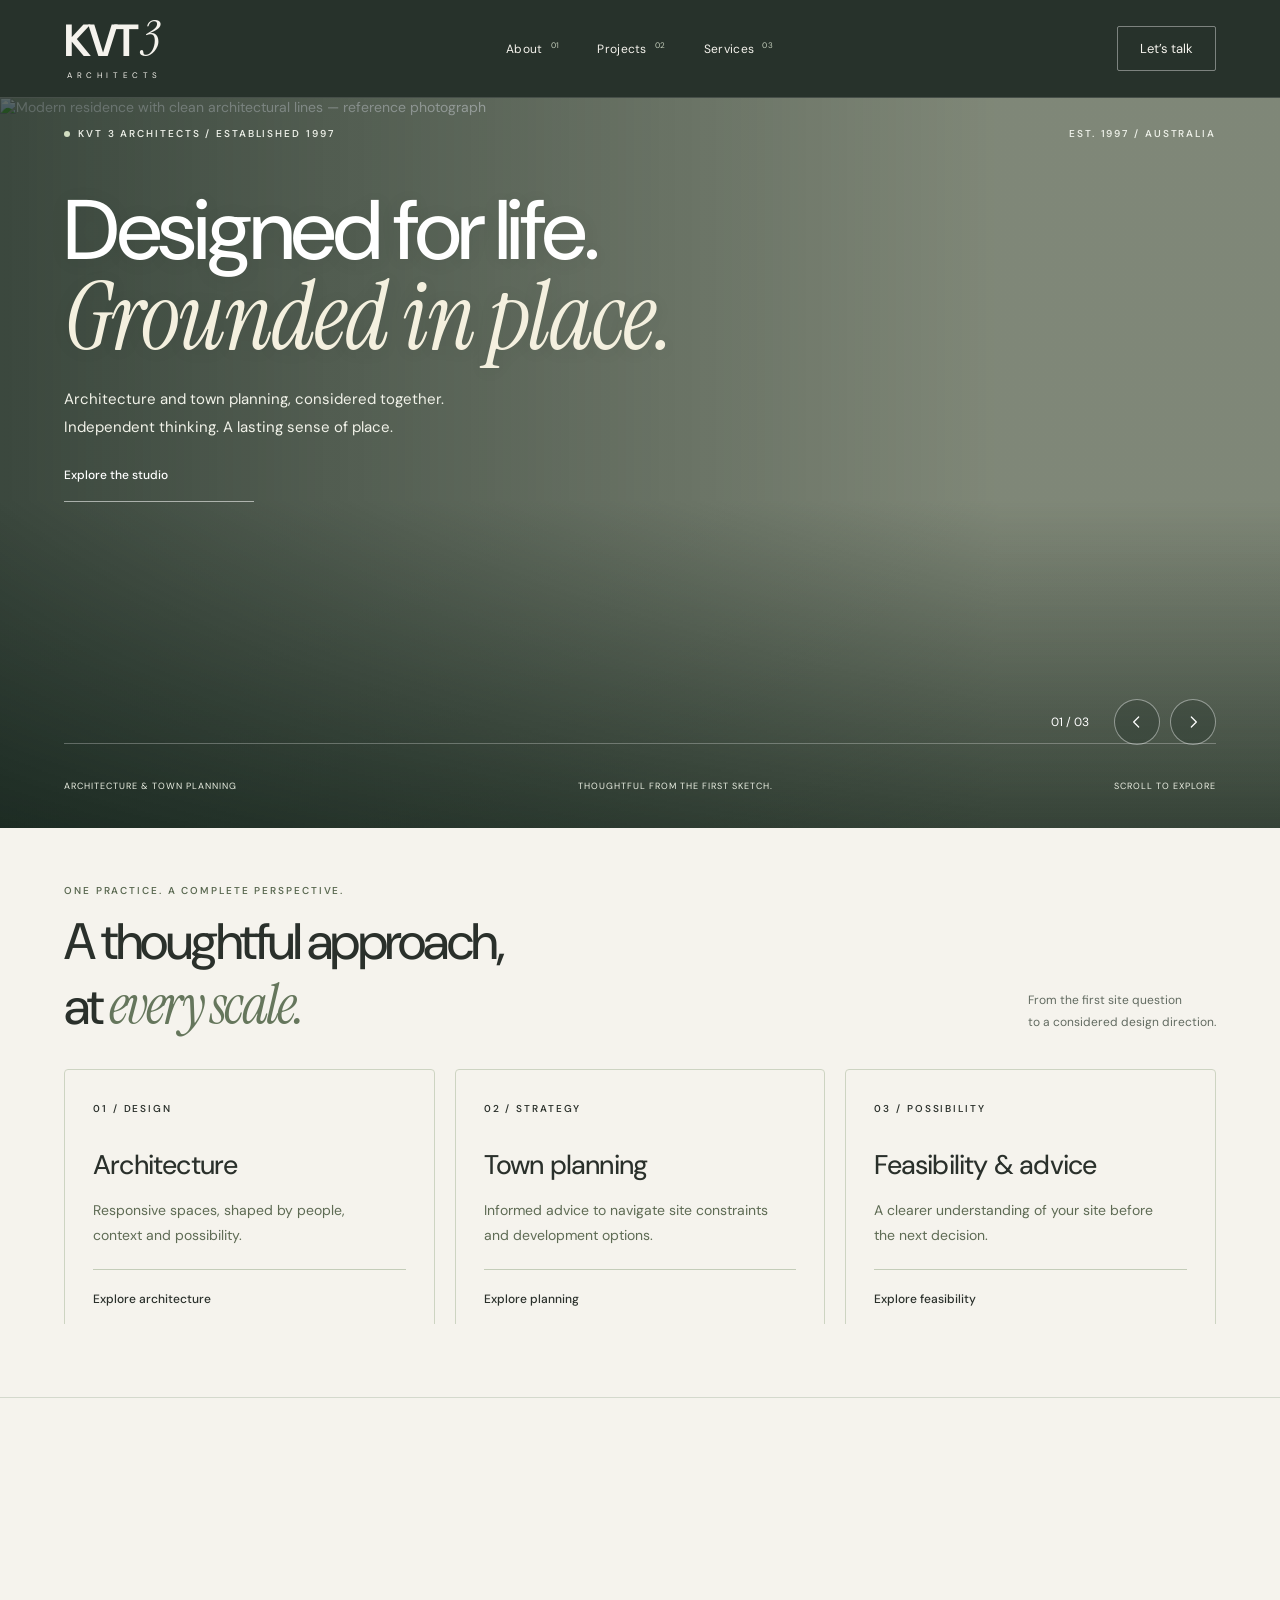
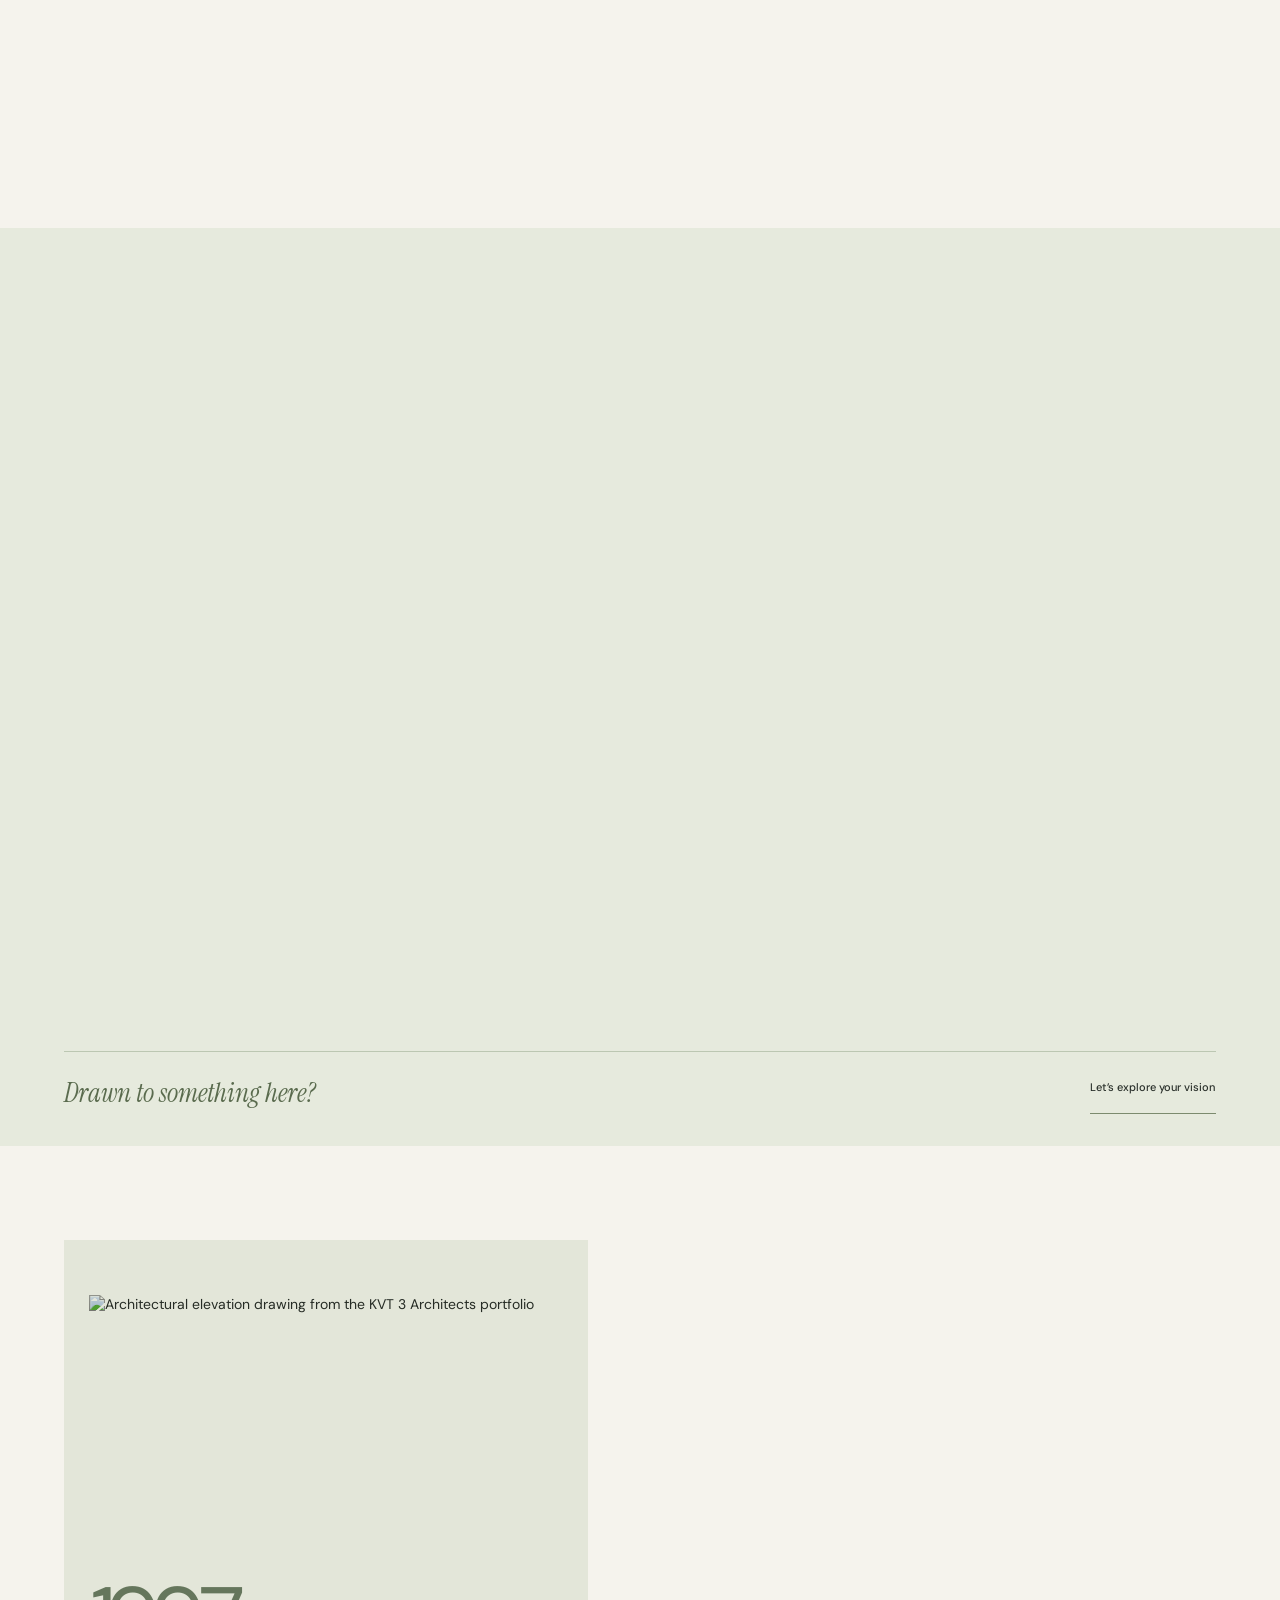
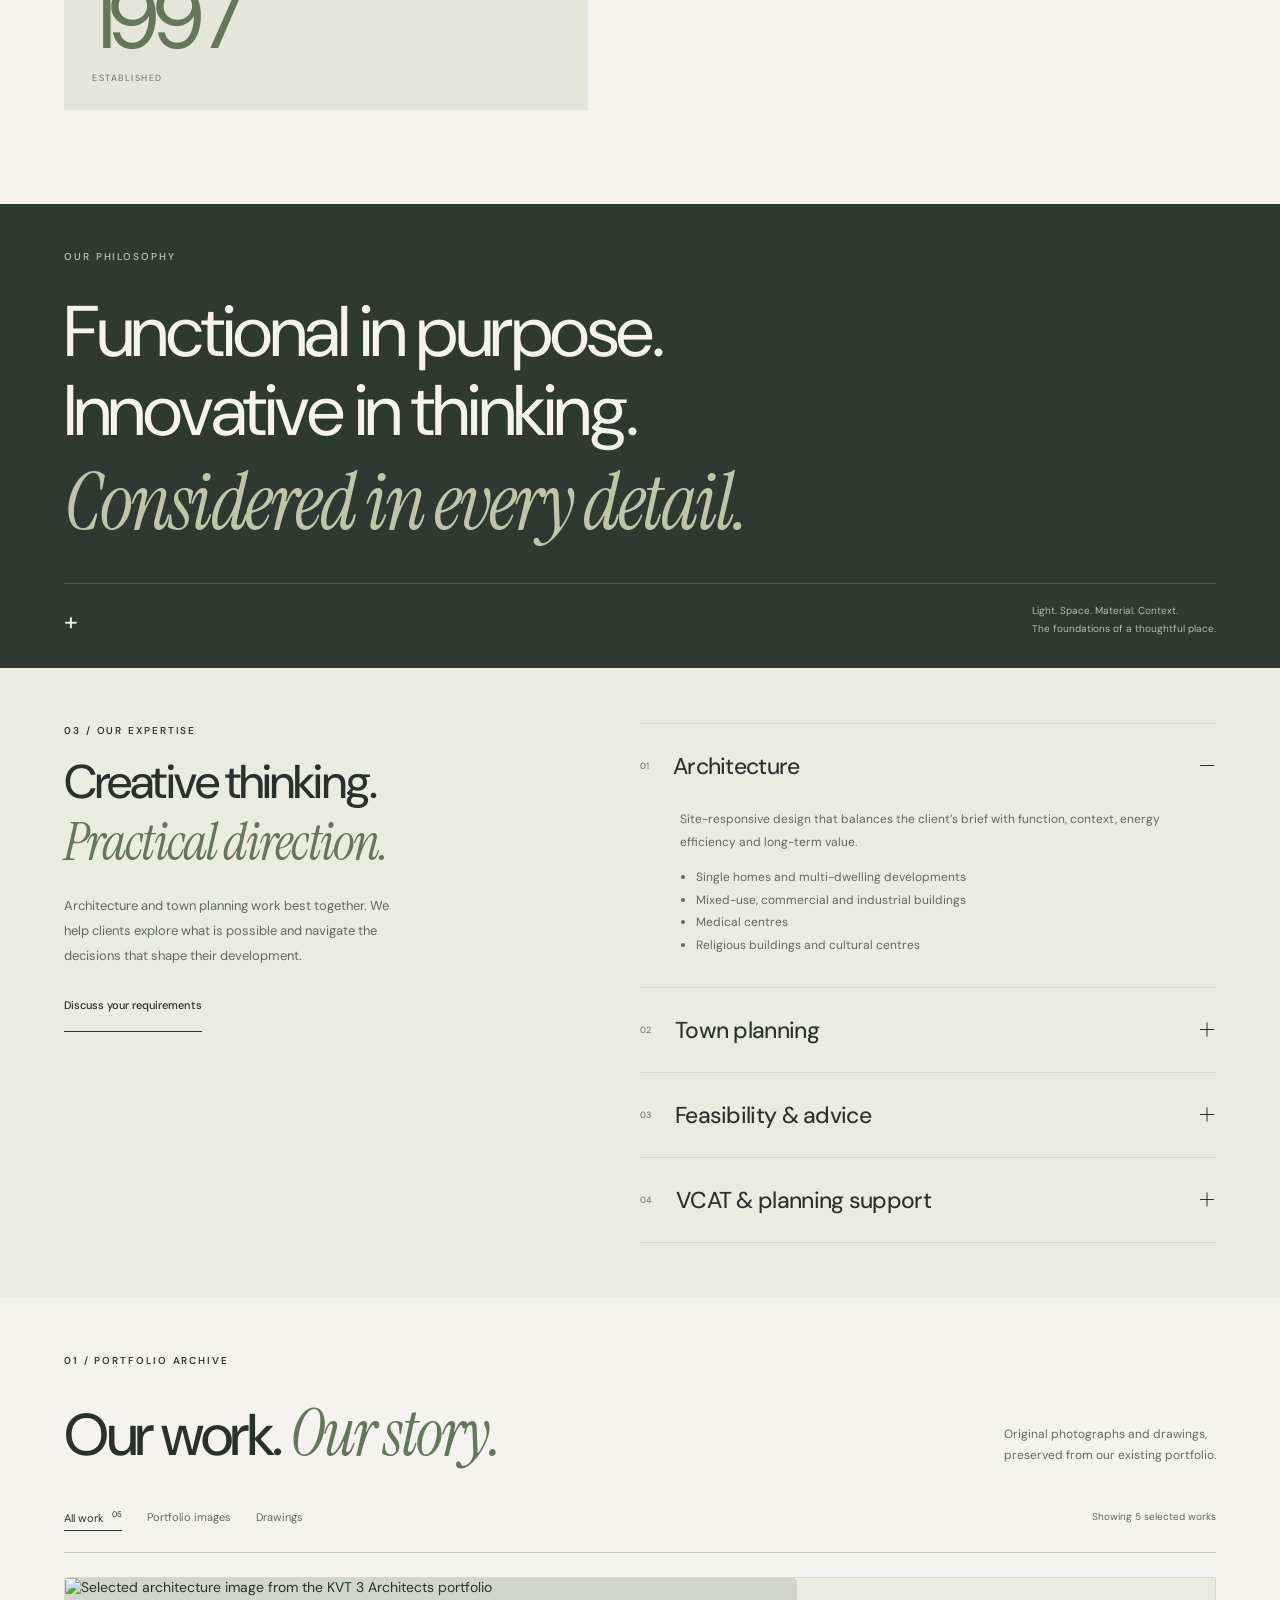
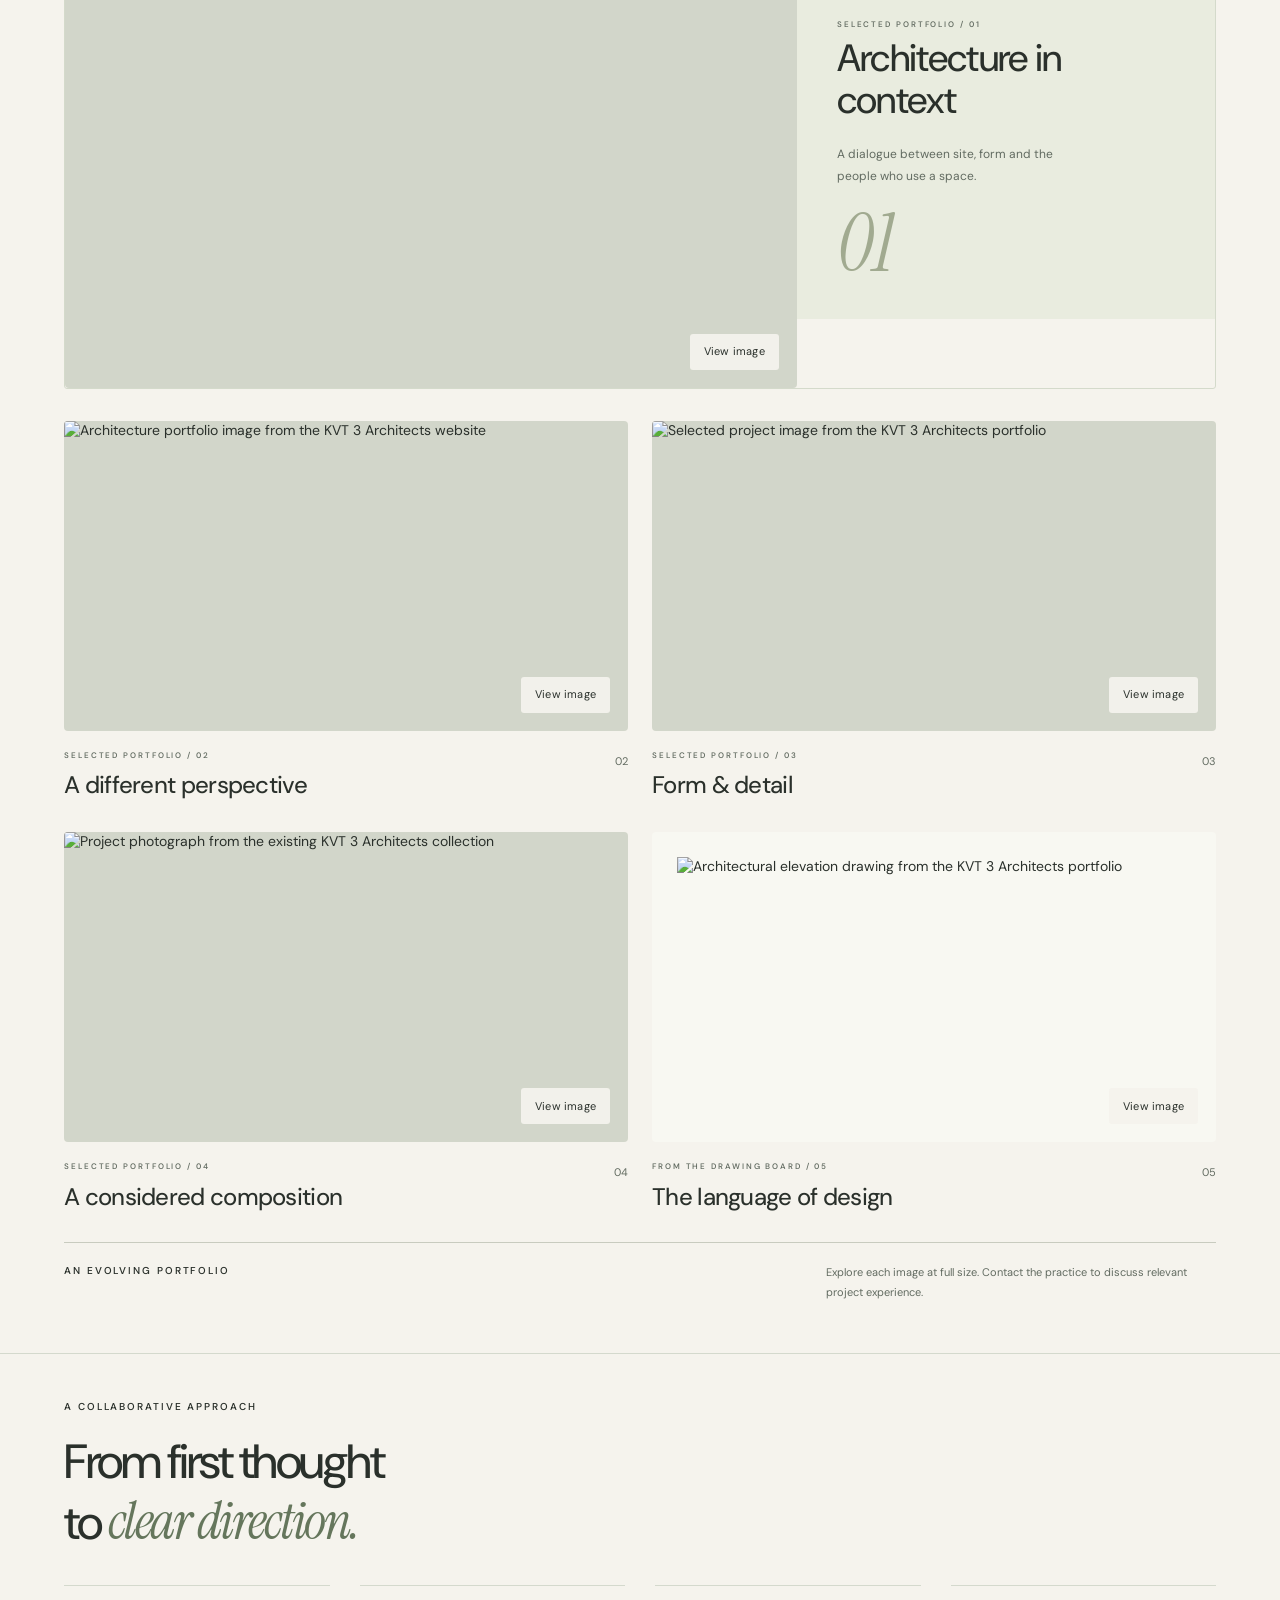
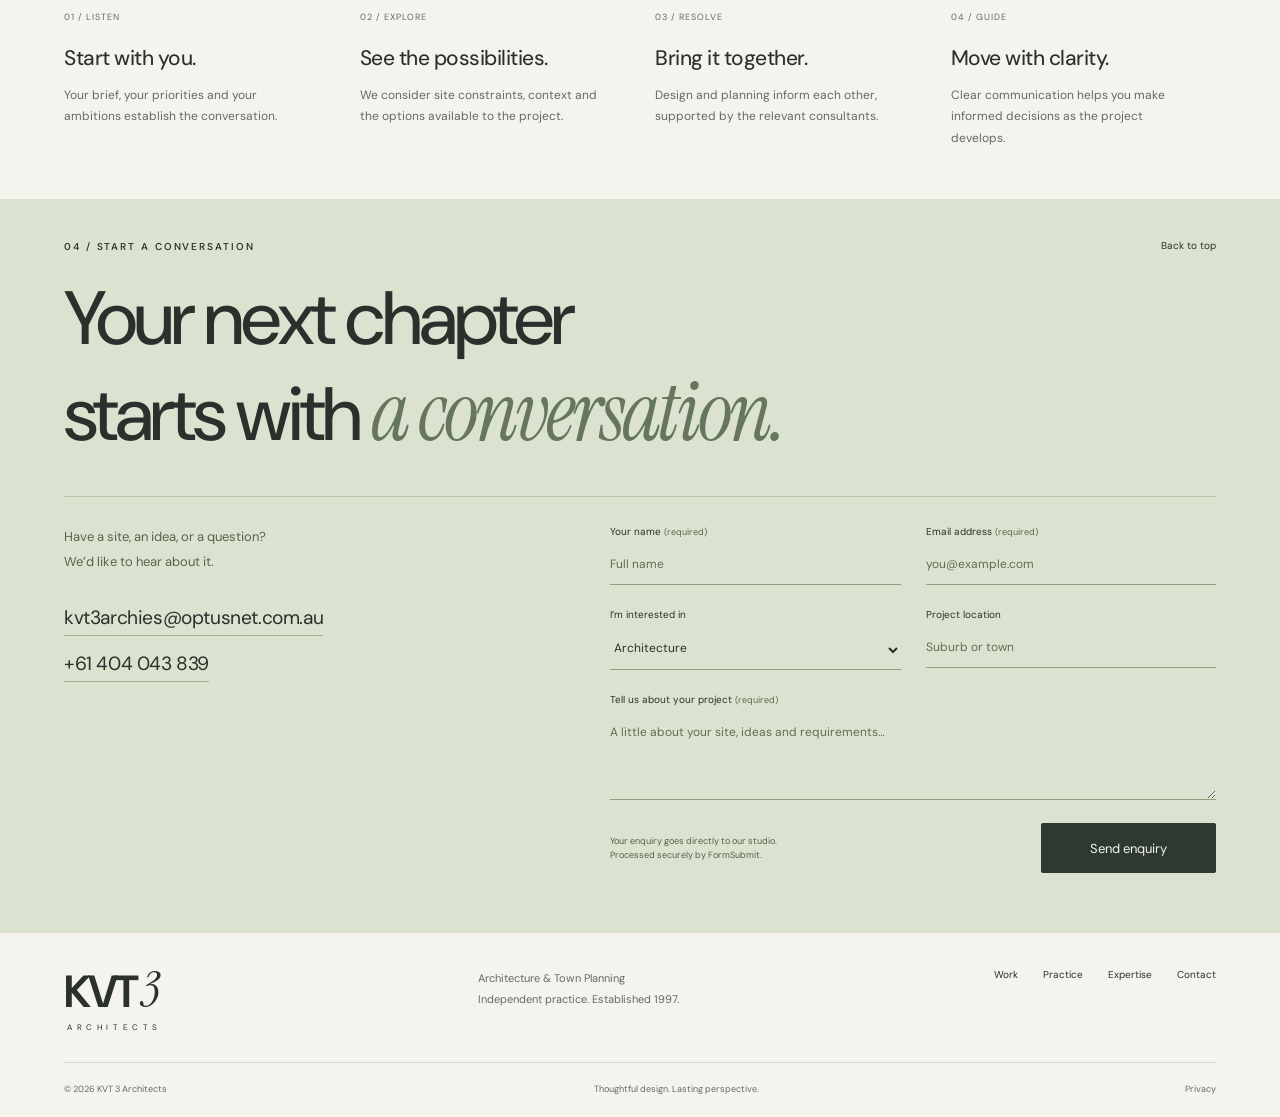
==== commit bc118779: "Remove photo viewer button and reference caption from hero banner" ====
--- a/index.html
+++ b/index.html
@@ -13,7 +13,7 @@
 </script><script defer src="script.js"></script></head><body><div class="reading-progress" aria-hidden="true"></div>
 <a class="skip" href="#main">Skip to content</a><header><a class="logo" href="#" aria-label="KVT 3 Architects home"><span>KVT<i>3</i></span><small>ARCHITECTS</small></a><nav aria-label="Main navigation" class="desktop-nav"><a href="#practice">About <sup>01</sup></a><a href="#perspectives">Projects <sup>02</sup></a><a href="#expertise">Services <sup>03</sup></a></nav><a class="header-contact" href="#contact">Let’s talk </a><button class="menu-toggle" aria-expanded="false" aria-controls="mobile-menu">Menu <svg class="menu-lines" width="22" height="18" viewBox="0 0 22 18" fill="none" aria-hidden="true"><path d="M1 5h20M1 13h20" stroke="currentColor" stroke-width="1.5" stroke-linecap="round"/></svg></button></header>
 <nav id="mobile-menu" aria-label="Mobile navigation" hidden><a href="#work">Selected work <sup>01</sup></a><a href="#practice">The practice <sup>02</sup></a><a href="#expertise">Expertise <sup>03</sup></a><a href="#contact">Let’s talk</a><p class="eyebrow">Architecture & town planning<br>Established 1997</p></nav>
-<main id="main"><section class="hero pad"><div class="hero-top"><p class="eyebrow"><span class="dot"></span>KVT 3 Architects / Established 1997</p><p class="eyebrow est">Est. 1997 / Australia</p></div><div class="hero-heading"><h1>Designed for life.<br><em>Grounded in place.</em></h1><div class="hero-aside"><p>Architecture and town planning, considered together.<br>Independent thinking. A lasting sense of place.</p><a class="text-link" href="#intro">Explore the studio </a></div></div><div class="hero-stage"><img id="hero-image" src="https://images.unsplash.com/photo-1600596542815-ffad4c1539a9?auto=format&amp;fit=crop&amp;w=2200&amp;q=85" alt="Modern residence with clean architectural lines — reference photograph" fetchpriority="high"><div class="hero-shade"></div><div class="hero-caption"><p class="eyebrow">Architecture / Interiors / Place</p><p>Space. Light. <em>Possibility.</em></p><span class="reference-note">Reference image</span></div><button class="hero-open" data-inspiration="0" aria-label="Explore the modern architecture reference image"><span>View image</span></button><div class="hero-controls"><span id="slide-count" aria-live="polite">01 / 03</span><button id="slide-prev" aria-label="Previous featured image"><svg width="20" height="20" viewBox="0 0 24 24" fill="none" aria-hidden="true"><path d="m14 6-6 6 6 6" stroke="currentColor" stroke-width="1.5" stroke-linecap="round" stroke-linejoin="round"/></svg></button><button id="slide-next" aria-label="Next featured image"><svg width="20" height="20" viewBox="0 0 24 24" fill="none" aria-hidden="true"><path d="m10 6 6 6-6 6" stroke="currentColor" stroke-width="1.5" stroke-linecap="round" stroke-linejoin="round"/></svg></button></div></div><div class="hero-footer"><span>Architecture & town planning</span><span>Thoughtful from the first sketch.</span><a href="#intro">Scroll to explore</a></div></section>
+<main id="main"><section class="hero pad"><div class="hero-top"><p class="eyebrow"><span class="dot"></span>KVT 3 Architects / Established 1997</p><p class="eyebrow est">Est. 1997 / Australia</p></div><div class="hero-heading"><h1>Designed for life.<br><em>Grounded in place.</em></h1><div class="hero-aside"><p>Architecture and town planning, considered together.<br>Independent thinking. A lasting sense of place.</p><a class="text-link" href="#intro">Explore the studio </a></div></div><div class="hero-stage"><img id="hero-image" src="https://images.unsplash.com/photo-1600596542815-ffad4c1539a9?auto=format&amp;fit=crop&amp;w=2200&amp;q=85" alt="Modern residence with clean architectural lines — reference photograph" fetchpriority="high"><div class="hero-shade"></div><div class="hero-controls"><span id="slide-count" aria-live="polite">01 / 03</span><button id="slide-prev" aria-label="Previous featured image"><svg width="20" height="20" viewBox="0 0 24 24" fill="none" aria-hidden="true"><path d="m14 6-6 6 6 6" stroke="currentColor" stroke-width="1.5" stroke-linecap="round" stroke-linejoin="round"/></svg></button><button id="slide-next" aria-label="Next featured image"><svg width="20" height="20" viewBox="0 0 24 24" fill="none" aria-hidden="true"><path d="m10 6 6 6-6 6" stroke="currentColor" stroke-width="1.5" stroke-linecap="round" stroke-linejoin="round"/></svg></button></div></div><div class="hero-footer"><span>Architecture & town planning</span><span>Thoughtful from the first sketch.</span><a href="#intro">Scroll to explore</a></div></section>
 <section class="service-paths pad" aria-labelledby="paths-title">
 <div class="section-heading"><div><p class="eyebrow">One practice. A complete perspective.</p><h2 id="paths-title">A thoughtful approach,<br>at <em>every scale.</em></h2></div><p class="section-description">From the first site question<br>to a considered design direction.</p></div>
 <div class="path-grid">
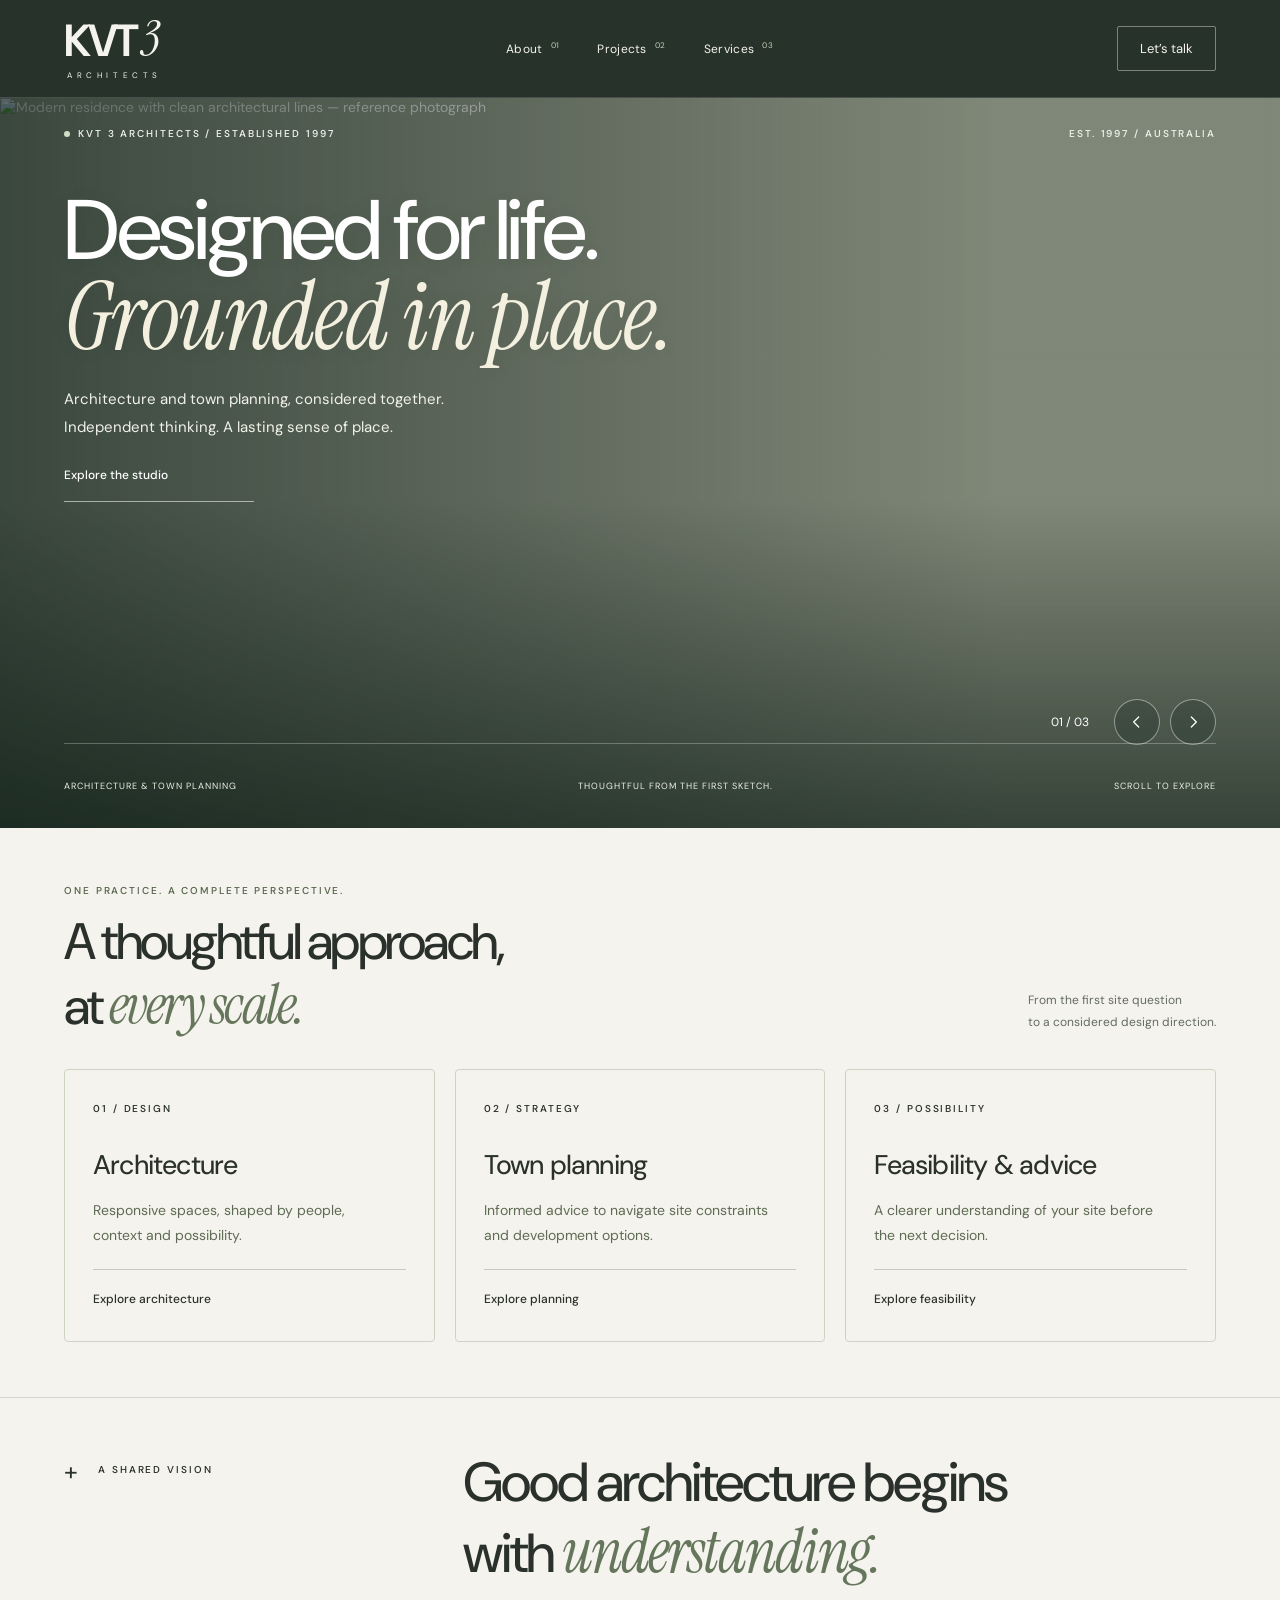
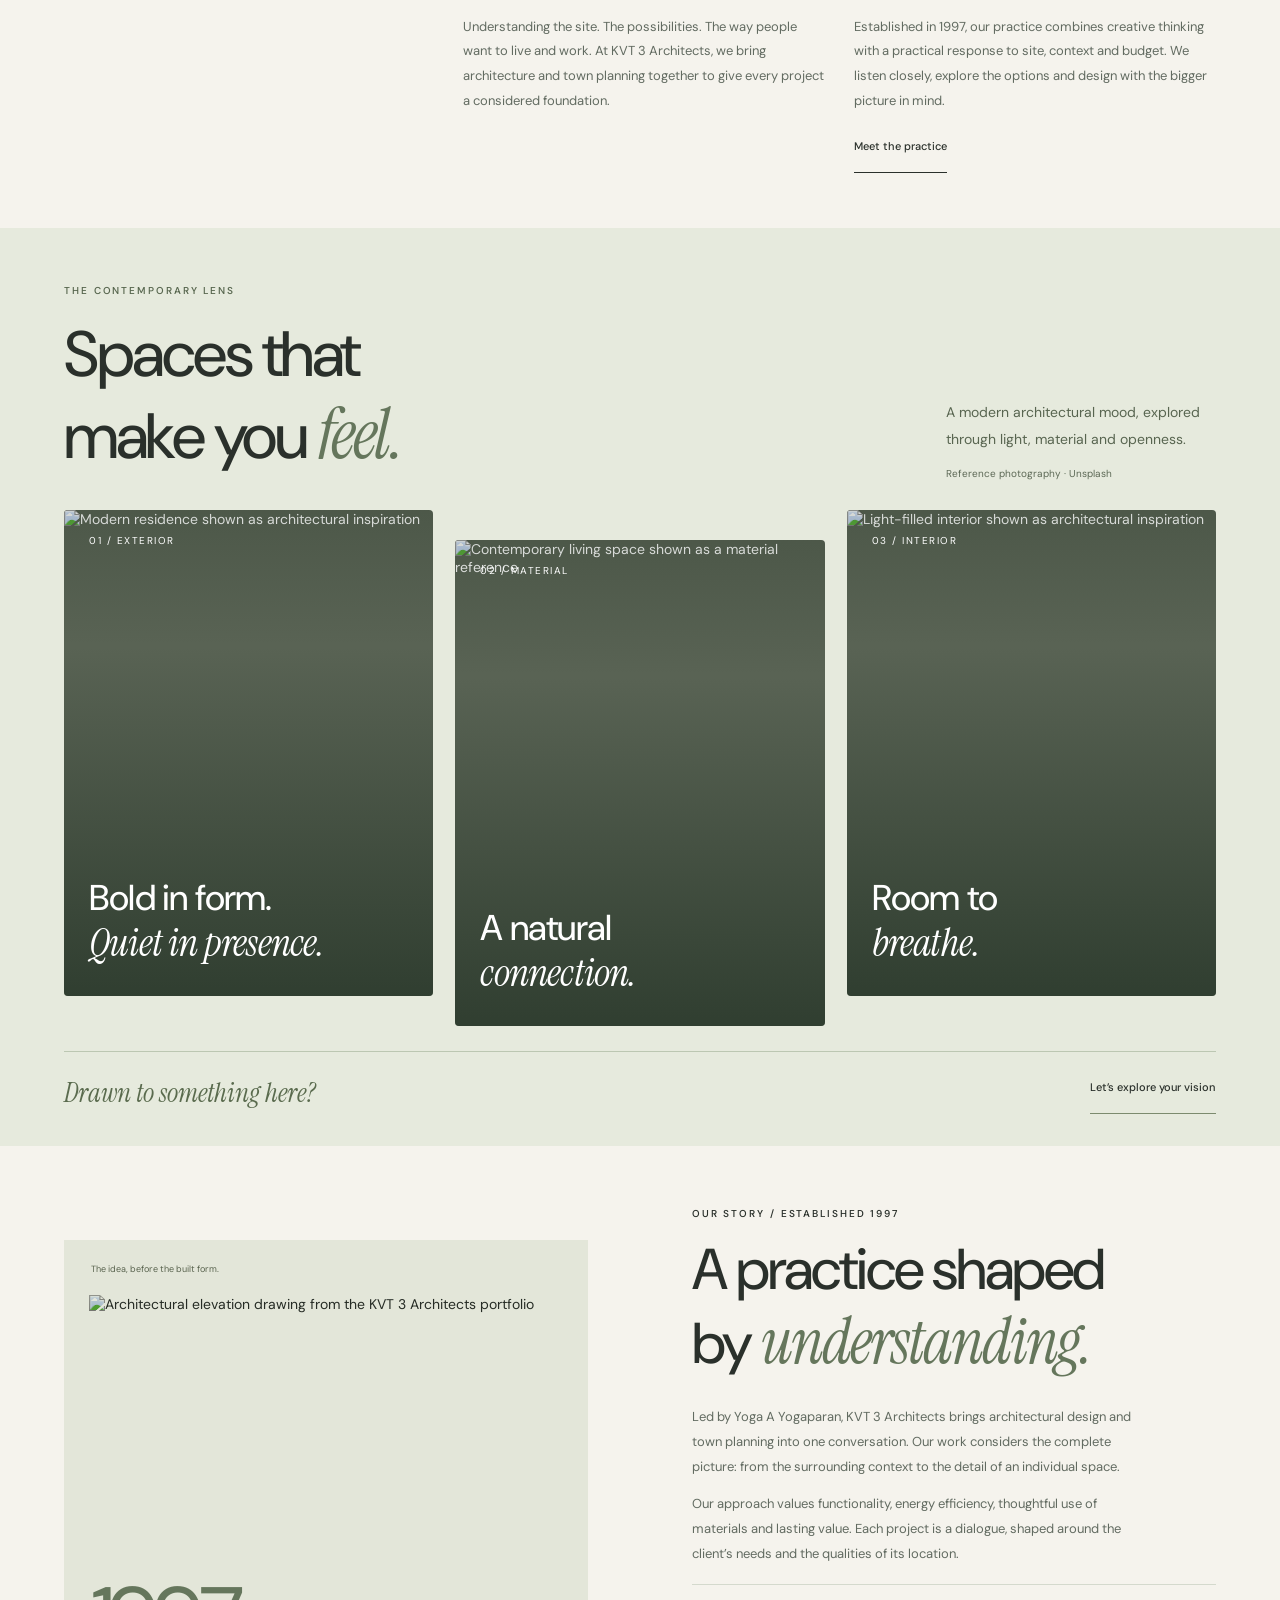
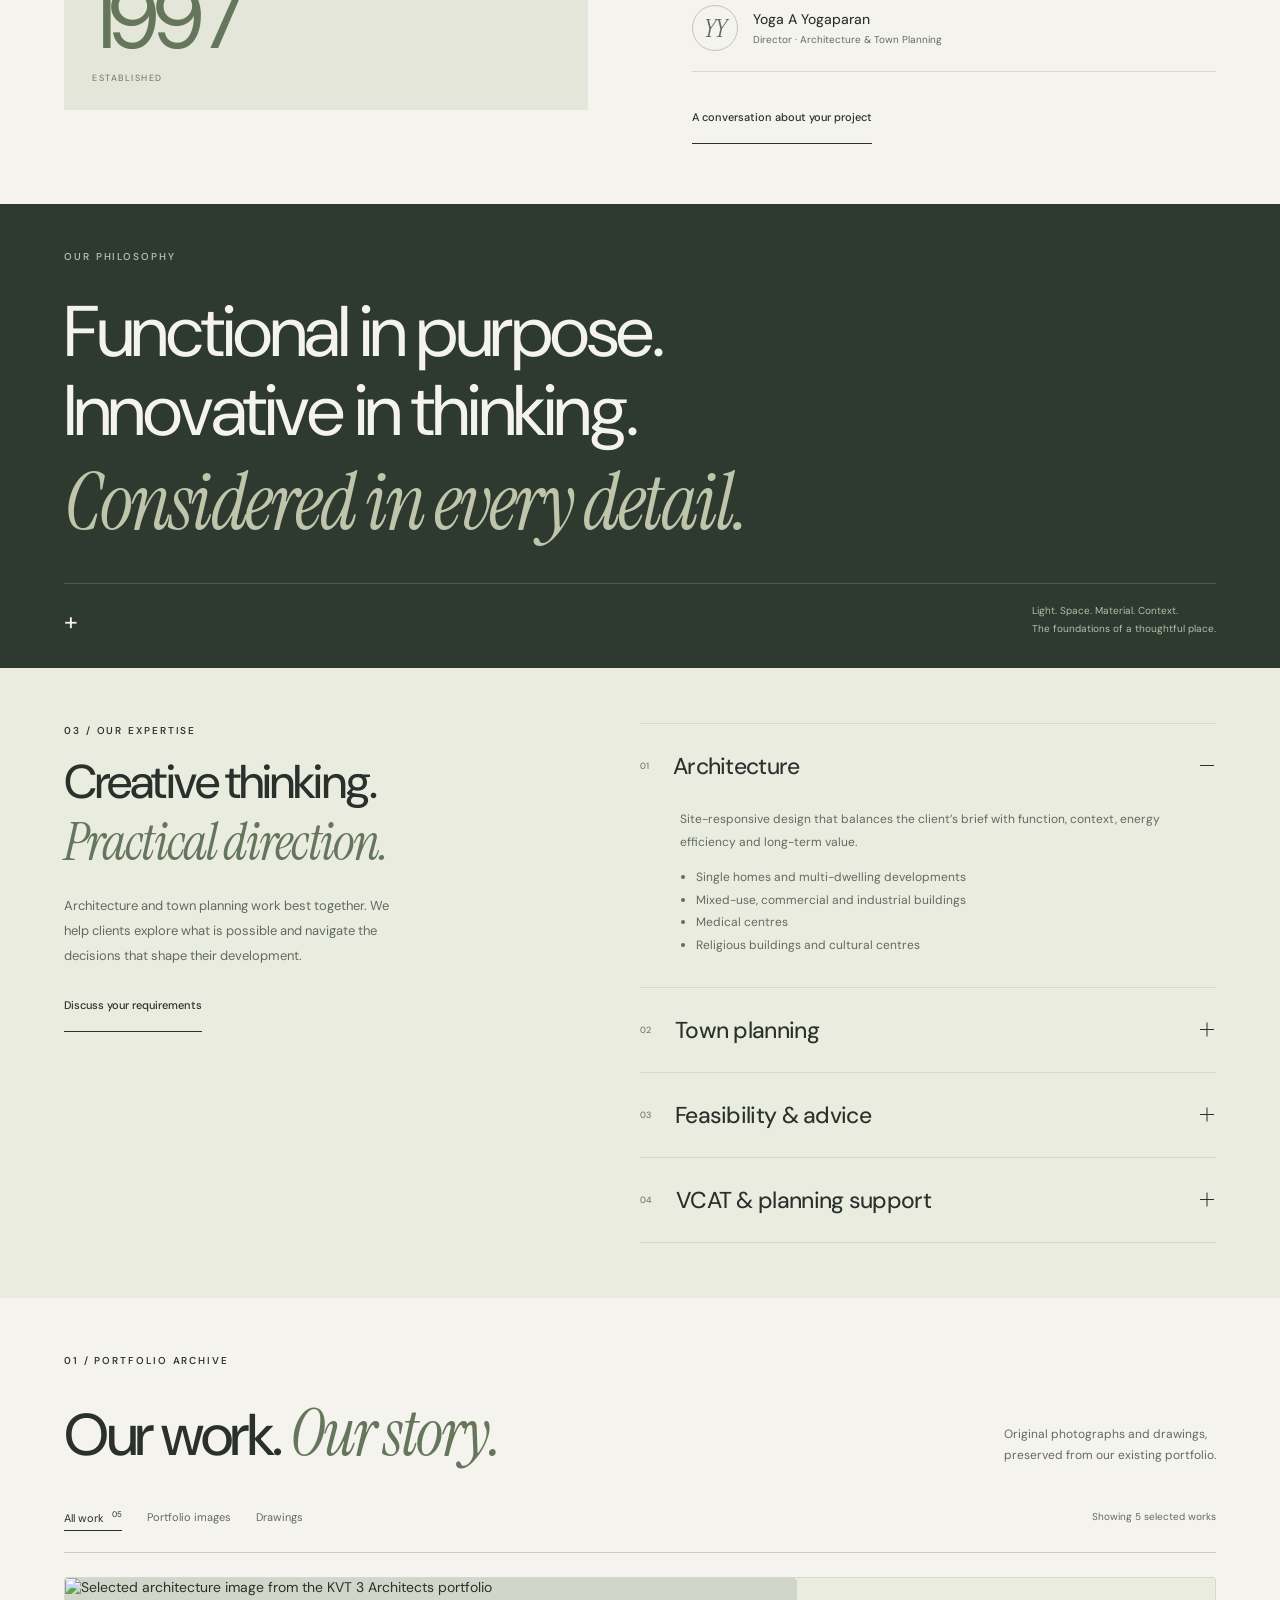
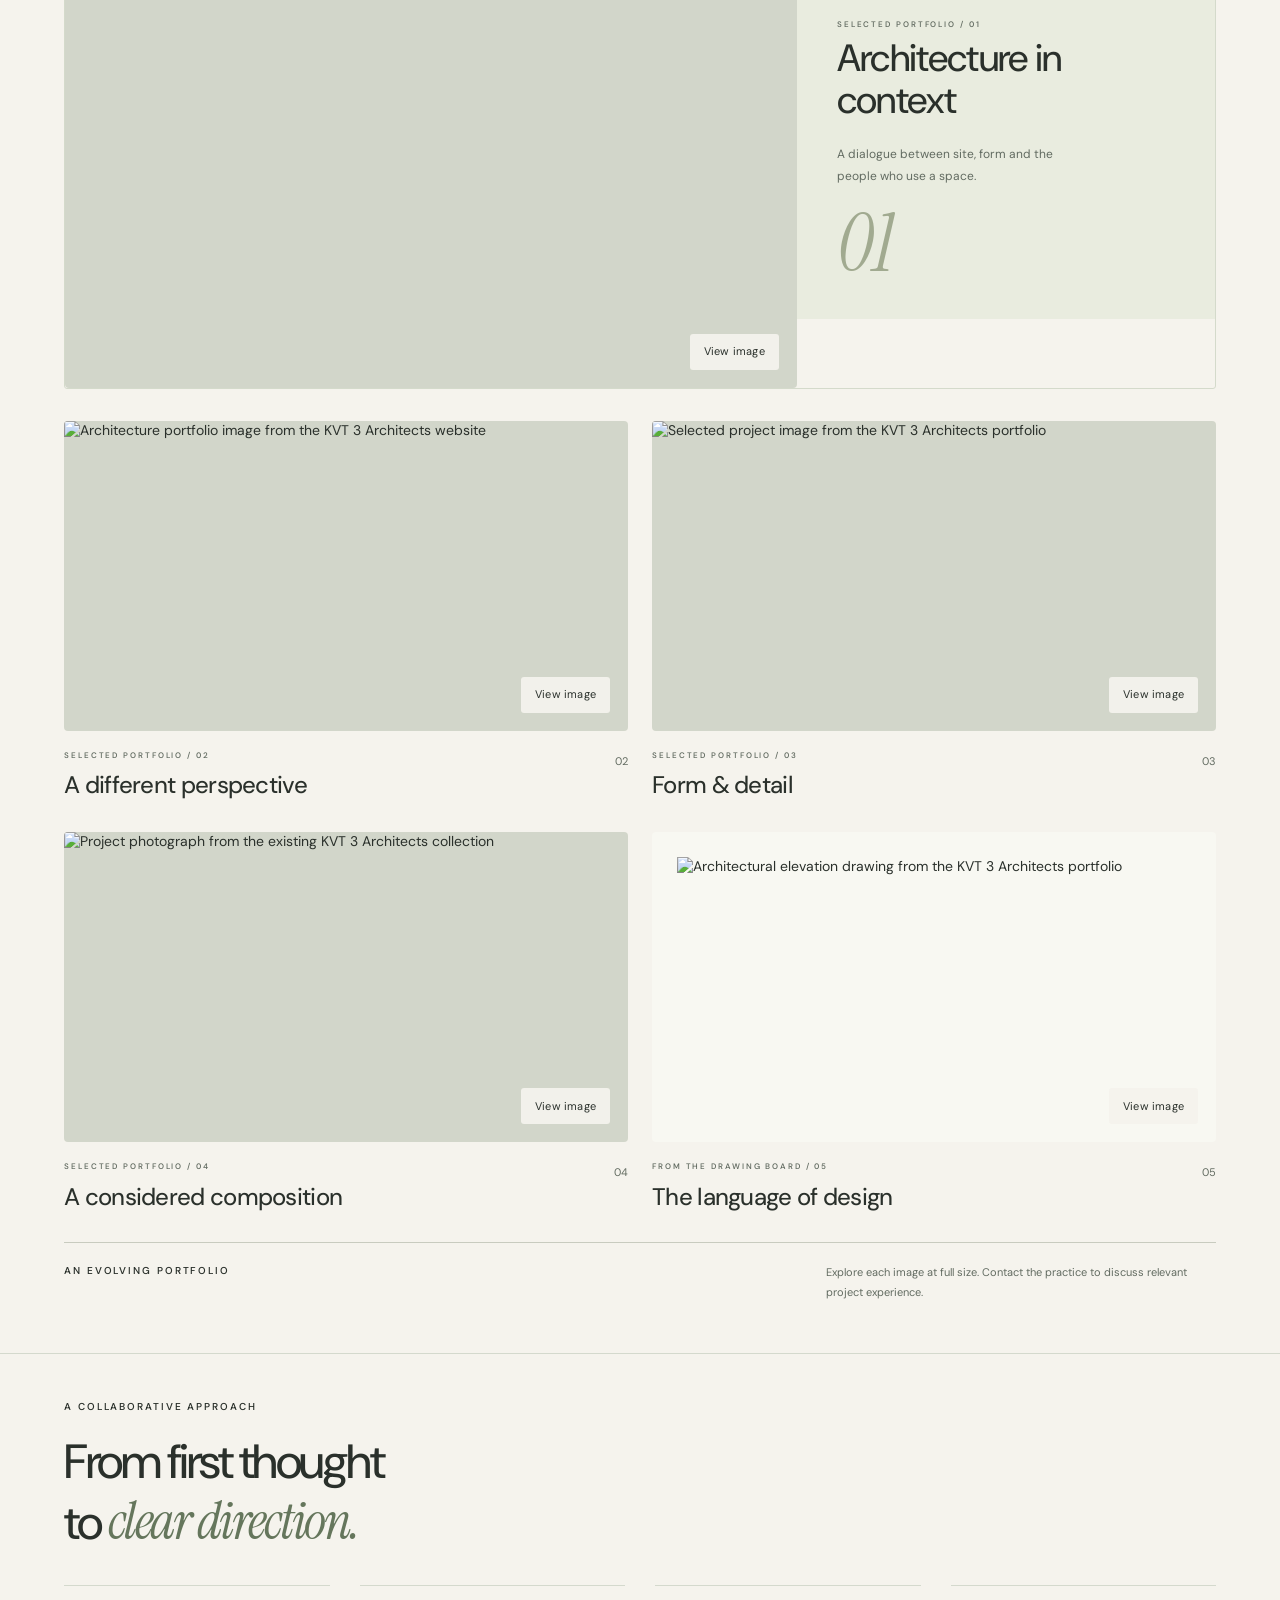
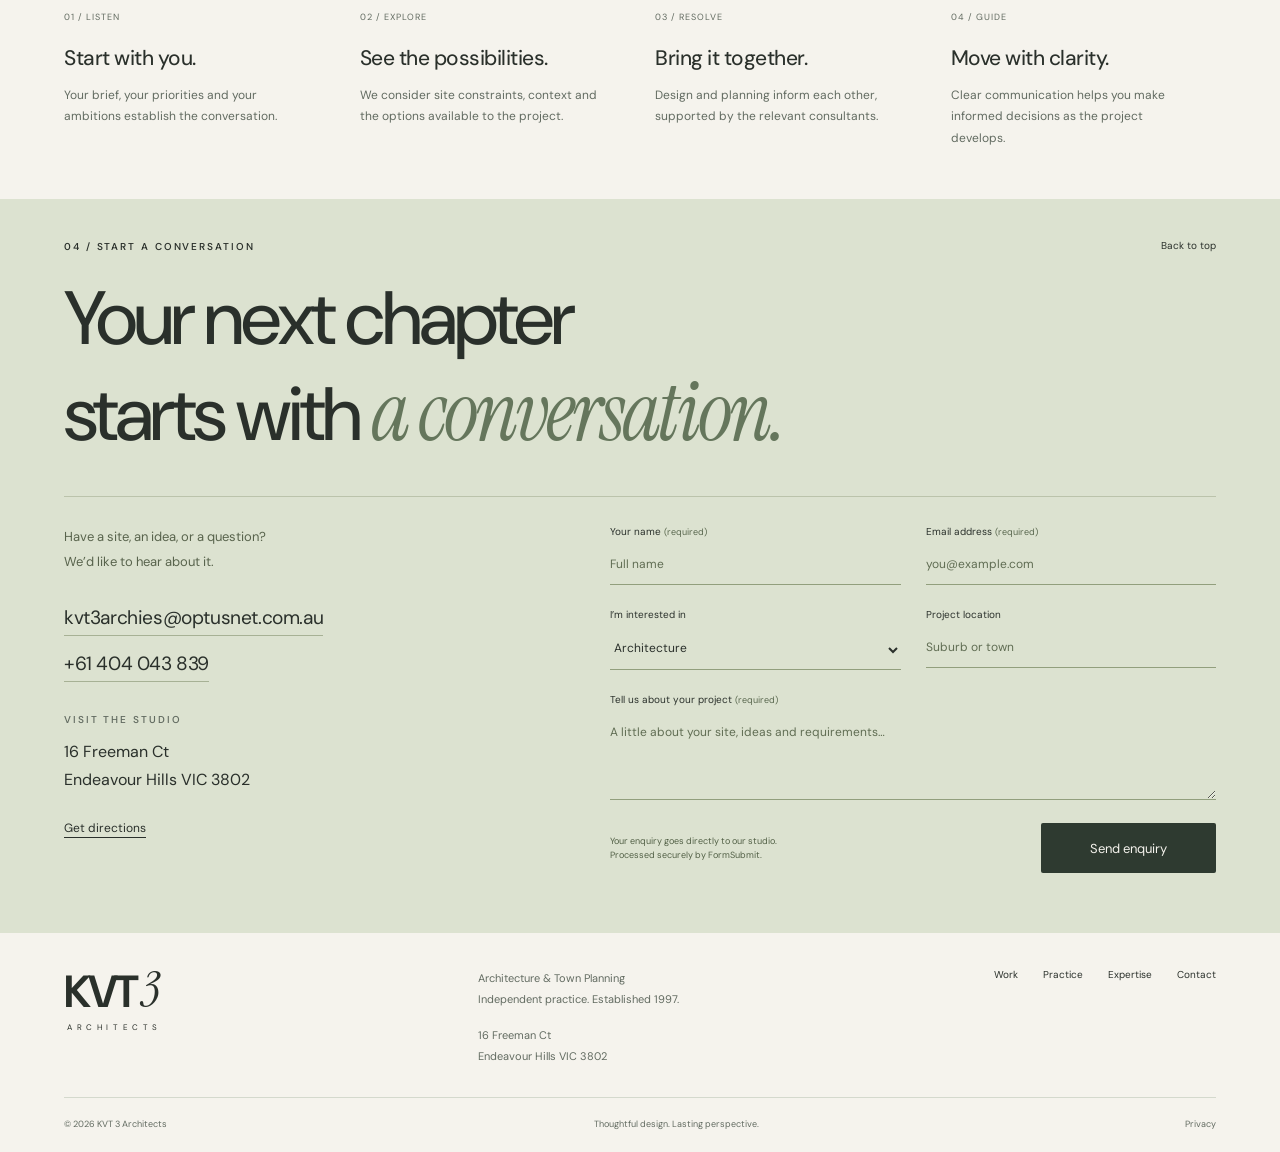
==== commit 39675de7: "Add Endeavour Hills business address and map directions to contact and footer" ====
--- a/index.html
+++ b/index.html
@@ -37,8 +37,8 @@
 <section id="work" class="work pad"><div class="section-heading"><div><p class="eyebrow">01 / Portfolio archive</p><h2>Our work. <em>Our story.</em></h2></div><p class="section-description">Original photographs and drawings,<br>preserved from our existing portfolio.</p></div><div class="work-toolbar"><div class="filters" role="group" aria-label="Filter portfolio"><button class="active" data-filter="all" aria-pressed="true">All work <sup>05</sup></button><button data-filter="image" aria-pressed="false">Portfolio images</button><button data-filter="drawing" aria-pressed="false">Drawings</button></div><span id="work-count" aria-live="polite">Showing 5 selected works</span></div><div id="project-grid" class="project-grid"></div><div class="work-footnote"><span class="eyebrow">An evolving portfolio</span><p>Explore each image at full size. Contact the practice to discuss relevant project experience.</p></div></section>
 
 <section class="process pad"><div class="section-heading"><div><p class="eyebrow">A collaborative approach</p><h2>From first thought<br>to <em>clear direction.</em></h2></div></div><div class="process-grid"><article><span>01 / Listen</span><h3>Start with you.</h3><p>Your brief, your priorities and your ambitions establish the conversation.</p></article><article><span>02 / Explore</span><h3>See the possibilities.</h3><p>We consider site constraints, context and the options available to the project.</p></article><article><span>03 / Resolve</span><h3>Bring it together.</h3><p>Design and planning inform each other, supported by the relevant consultants.</p></article><article><span>04 / Guide</span><h3>Move with clarity.</h3><p>Clear communication helps you make informed decisions as the project develops.</p></article></div></section>
-<section id="contact" class="contact pad"><div class="contact-top"><p class="eyebrow">04 / Start a conversation</p><a href="#">Back to top</a></div><div class="contact-heading"><h2>Your next chapter<br>starts with <em>a conversation.</em></h2></div><div class="contact-bottom"><div class="contact-info"><p>Have a site, an idea, or a question?<br>We’d like to hear about it.</p><a href="mailto:kvt3archies@optusnet.com.au">kvt3archies@optusnet.com.au </a><a href="tel:+61404043839">+61 404 043 839 </a></div><form id="enquiry-form" action="https://formsubmit.co/kvt3archies@optusnet.com.au" method="POST"><input type="hidden" id="form-subject" name="_subject" value="New website enquiry — KVT 3 Architects"><input type="hidden" id="form-template" name="_template" value="table"><input type="hidden" id="form-next" name="_next" value="https://kvt3archies.vercel.app/thank-you.html"><input type="text" id="form-honey" name="_honey" style="display:none" tabindex="-1" autocomplete="off" aria-hidden="true"><div class="form-row"><div><label for="name">Your name <span>(required)</span></label><input id="name" name="name" autocomplete="name" required maxlength="100" placeholder="Full name"></div><div><label for="email">Email address <span>(required)</span></label><input id="email" name="email" type="email" autocomplete="email" required maxlength="160" placeholder="you@example.com"></div></div><div class="form-row"><div><label for="service">I’m interested in</label><select id="service" name="service"><option>Architecture</option><option>Town planning</option><option>Feasibility & advice</option><option>VCAT & planning support</option><option>General enquiry</option></select></div><div><label for="location">Project location</label><input id="location" name="location" autocomplete="address-level2" maxlength="160" placeholder="Suburb or town"></div></div><label for="message">Tell us about your project <span>(required)</span></label><textarea id="message" name="message" required rows="3" maxlength="4000" placeholder="A little about your site, ideas and requirements…"></textarea><div class="form-submit"><p>Your enquiry goes directly to our studio.<br>Processed securely by FormSubmit.</p><button type="submit">Send enquiry </button></div><p id="form-status" role="status"></p></form></div></section></main>
-<footer class="pad"><div class="footer-top"><a href="#" class="logo" aria-label="KVT 3 Architects home"><span>KVT<i>3</i></span><small>ARCHITECTS</small></a><p>Architecture & Town Planning<br>Independent practice. Established 1997.</p><div><a href="#work">Work</a><a href="#practice">Practice</a><a href="#expertise">Expertise</a><a href="#contact">Contact</a></div></div><div class="footer-bottom"><span>© <span id="year">2026</span> KVT 3 Architects</span><span>Thoughtful design. Lasting perspective.</span><button id="privacy-open">Privacy</button></div></footer><div class="phone-contact" aria-label="Quick contact"><a href="tel:+61404043839"> Call studio</a><a href="#contact">Discuss your project </a></div>
+<section id="contact" class="contact pad"><div class="contact-top"><p class="eyebrow">04 / Start a conversation</p><a href="#">Back to top</a></div><div class="contact-heading"><h2>Your next chapter<br>starts with <em>a conversation.</em></h2></div><div class="contact-bottom"><div class="contact-info"><p>Have a site, an idea, or a question?<br>We’d like to hear about it.</p><a href="mailto:kvt3archies@optusnet.com.au">kvt3archies@optusnet.com.au </a><a href="tel:+61404043839">+61 404 043 839 </a><address class="business-address"><span class="eyebrow">Visit the studio</span><a href="https://www.google.com/maps/search/?api=1&amp;query=16%20Freeman%20Ct%2C%20Endeavour%20Hills%20VIC%203802" target="_blank" rel="noopener noreferrer">16 Freeman Ct<br>Endeavour Hills VIC 3802</a><a class="address-directions" href="https://www.google.com/maps/search/?api=1&amp;query=16%20Freeman%20Ct%2C%20Endeavour%20Hills%20VIC%203802" target="_blank" rel="noopener noreferrer">Get directions</a></address></div><form id="enquiry-form" action="https://formsubmit.co/kvt3archies@optusnet.com.au" method="POST"><input type="hidden" id="form-subject" name="_subject" value="New website enquiry — KVT 3 Architects"><input type="hidden" id="form-template" name="_template" value="table"><input type="hidden" id="form-next" name="_next" value="https://kvt3archies.vercel.app/thank-you.html"><input type="text" id="form-honey" name="_honey" style="display:none" tabindex="-1" autocomplete="off" aria-hidden="true"><div class="form-row"><div><label for="name">Your name <span>(required)</span></label><input id="name" name="name" autocomplete="name" required maxlength="100" placeholder="Full name"></div><div><label for="email">Email address <span>(required)</span></label><input id="email" name="email" type="email" autocomplete="email" required maxlength="160" placeholder="you@example.com"></div></div><div class="form-row"><div><label for="service">I’m interested in</label><select id="service" name="service"><option>Architecture</option><option>Town planning</option><option>Feasibility & advice</option><option>VCAT & planning support</option><option>General enquiry</option></select></div><div><label for="location">Project location</label><input id="location" name="location" autocomplete="address-level2" maxlength="160" placeholder="Suburb or town"></div></div><label for="message">Tell us about your project <span>(required)</span></label><textarea id="message" name="message" required rows="3" maxlength="4000" placeholder="A little about your site, ideas and requirements…"></textarea><div class="form-submit"><p>Your enquiry goes directly to our studio.<br>Processed securely by FormSubmit.</p><button type="submit">Send enquiry </button></div><p id="form-status" role="status"></p></form></div></section></main>
+<footer class="pad"><div class="footer-top"><a href="#" class="logo" aria-label="KVT 3 Architects home"><span>KVT<i>3</i></span><small>ARCHITECTS</small></a><div class="footer-studio"><p>Architecture & Town Planning<br>Independent practice. Established 1997.</p><address><a href="https://www.google.com/maps/search/?api=1&amp;query=16%20Freeman%20Ct%2C%20Endeavour%20Hills%20VIC%203802" target="_blank" rel="noopener noreferrer">16 Freeman Ct<br>Endeavour Hills VIC 3802</a></address></div><div><a href="#work">Work</a><a href="#practice">Practice</a><a href="#expertise">Expertise</a><a href="#contact">Contact</a></div></div><div class="footer-bottom"><span>© <span id="year">2026</span> KVT 3 Architects</span><span>Thoughtful design. Lasting perspective.</span><button id="privacy-open">Privacy</button></div></footer><div class="phone-contact" aria-label="Quick contact"><a href="tel:+61404043839"> Call studio</a><a href="#contact">Discuss your project </a></div>
 <dialog id="project-dialog" aria-labelledby="project-title"><button class="dialog-close" aria-label="Close project">Close <span>×</span></button><div class="dialog-image"><img id="project-image" alt=""></div><div class="dialog-info"><div><p class="eyebrow" id="project-type"></p><h2 id="project-title"></h2><p id="project-description"></p></div><a class="text-link" id="project-enquire" href="#contact">Discuss a similar project </a></div><div class="dialog-nav"><button id="project-prev">Previous</button><span id="project-position"></span><button id="project-next">Next</button></div></dialog>
 <dialog id="privacy-dialog" aria-labelledby="privacy-title"><button class="dialog-close" aria-label="Close privacy information">Close <span>×</span></button><p class="eyebrow">Your information</p><h2 id="privacy-title">Privacy</h2><p>When you submit an enquiry, your name, email address, selected service, project location and message are sent to FormSubmit for forwarding to kvt3archies@optusnet.com.au. FormSubmit may retain submissions for up to 30 days and uses spam-protection checks. We use your enquiry details to respond to you. <a href="https://formsubmit.co/privacy.pdf" target="_blank" rel="noopener noreferrer">Read FormSubmit’s privacy information</a>.</p><p>Portfolio images load from the existing KVT 3 Architects website. Modern reference photography loads from Unsplash. Fonts load from Google Fonts. Your browser connects to those providers when displaying these resources. This site does not use analytics or advertising cookies.</p><p>For questions about information shared with the practice, email <a href="mailto:kvt3archies@optusnet.com.au">kvt3archies@optusnet.com.au</a>.</p></dialog><noscript><p class="noscript">Enable JavaScript to explore the portfolio viewer. You can still read our services and contact us by phone or email.</p></noscript>
 </body></html>
--- a/styles.css
+++ b/styles.css
@@ -579,3 +579,19 @@
  .phone-contact a{font-size:11px}
  .perspective-card h3,.perspective-card:first-child h3{font-size:27px}
 }
+
+/* Business location */
+.business-address{font-style:normal;margin-top:30px;line-height:1.75}
+.business-address>.eyebrow{display:block;margin-bottom:10px;color:var(--muted)}
+.business-address>a{display:block;width:max-content;max-width:100%;font-size:16px;line-height:1.8}
+.business-address .address-directions{font-size:12px;margin-top:12px;text-decoration:underline;text-underline-offset:5px;min-height:44px;display:flex;align-items:center}
+.footer-top>.footer-studio{display:block;font-size:11px;line-height:1.9;color:var(--muted)}
+.footer-studio address{font-style:normal;margin-top:15px}
+.footer-studio address a{display:inline-block}
+@media(max-width:760px){
+ .business-address{margin-top:25px}
+ .business-address>a{font-size:15px}
+ .business-address .address-directions{font-size:13px}
+ .footer-top>.footer-studio{width:auto;max-width:210px;font-size:12px}
+ .footer-studio address a{font-size:12px;line-height:1.8;min-height:44px}
+}
